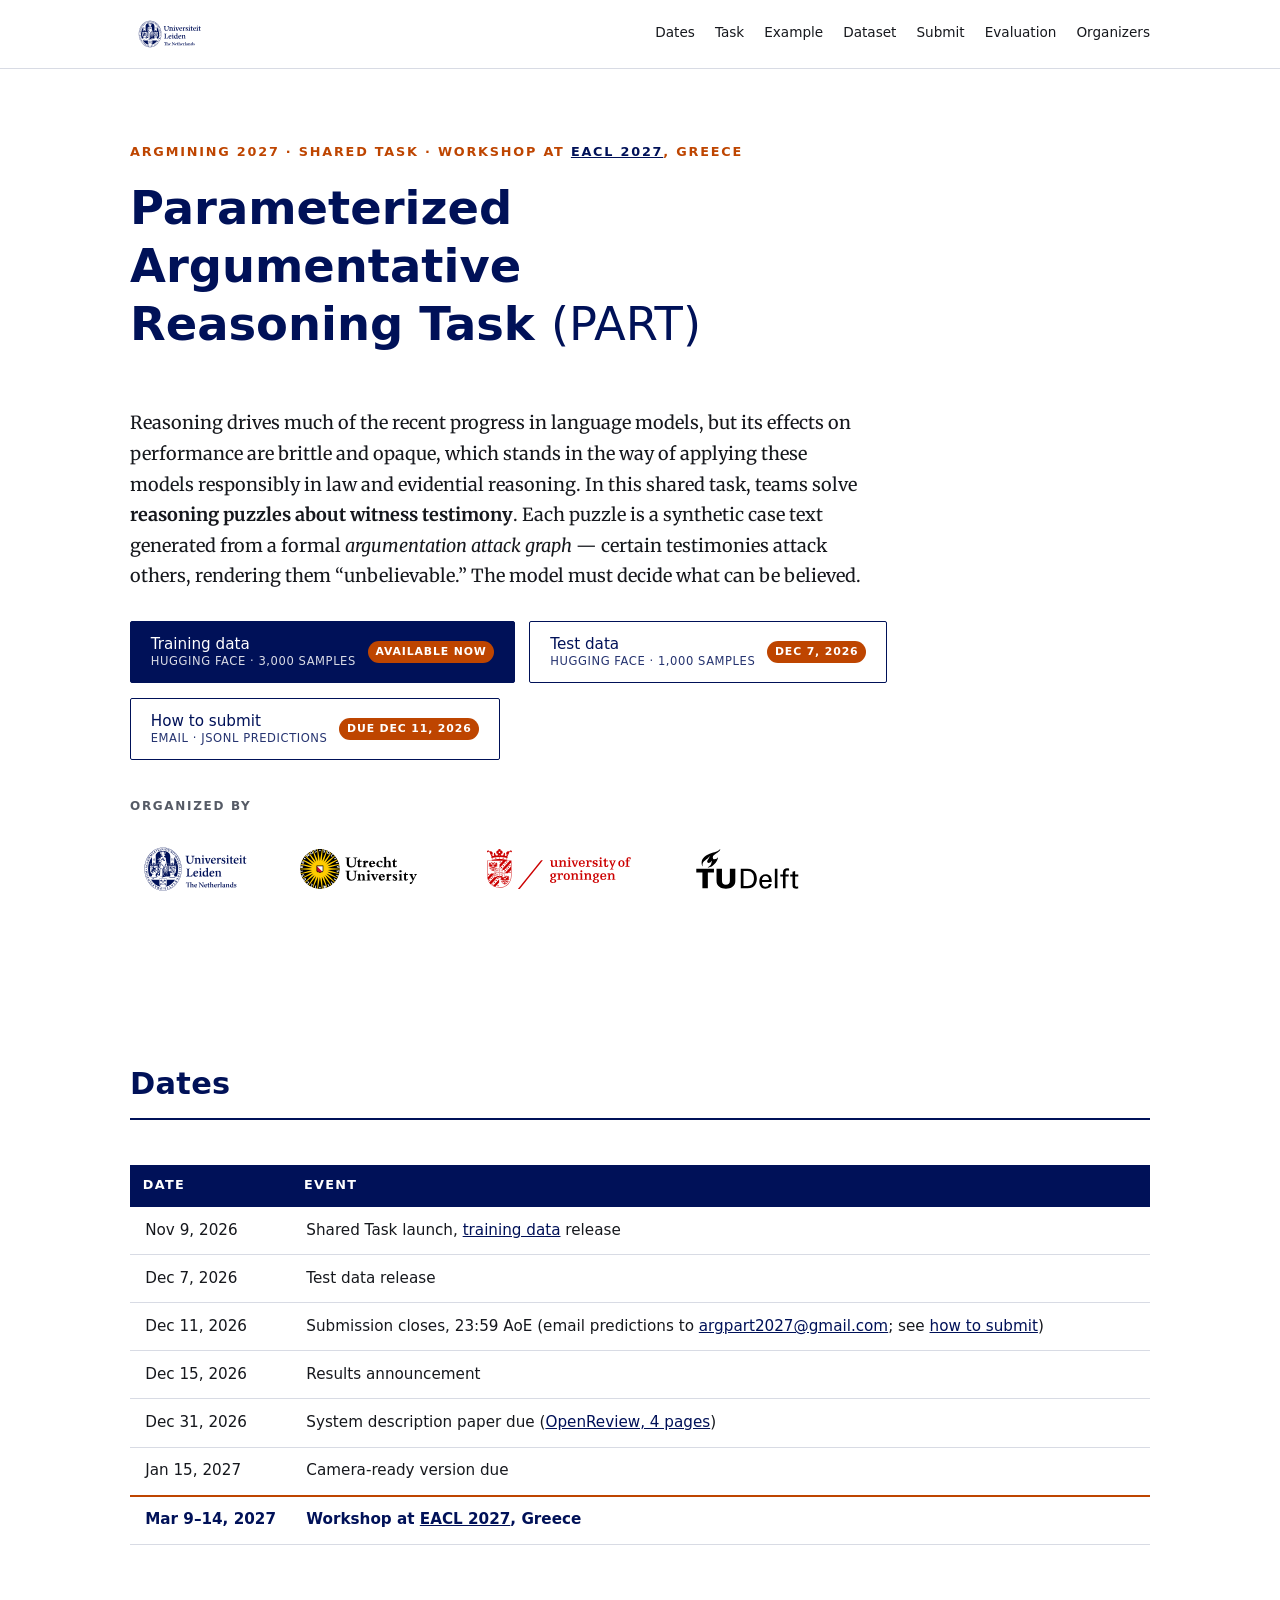
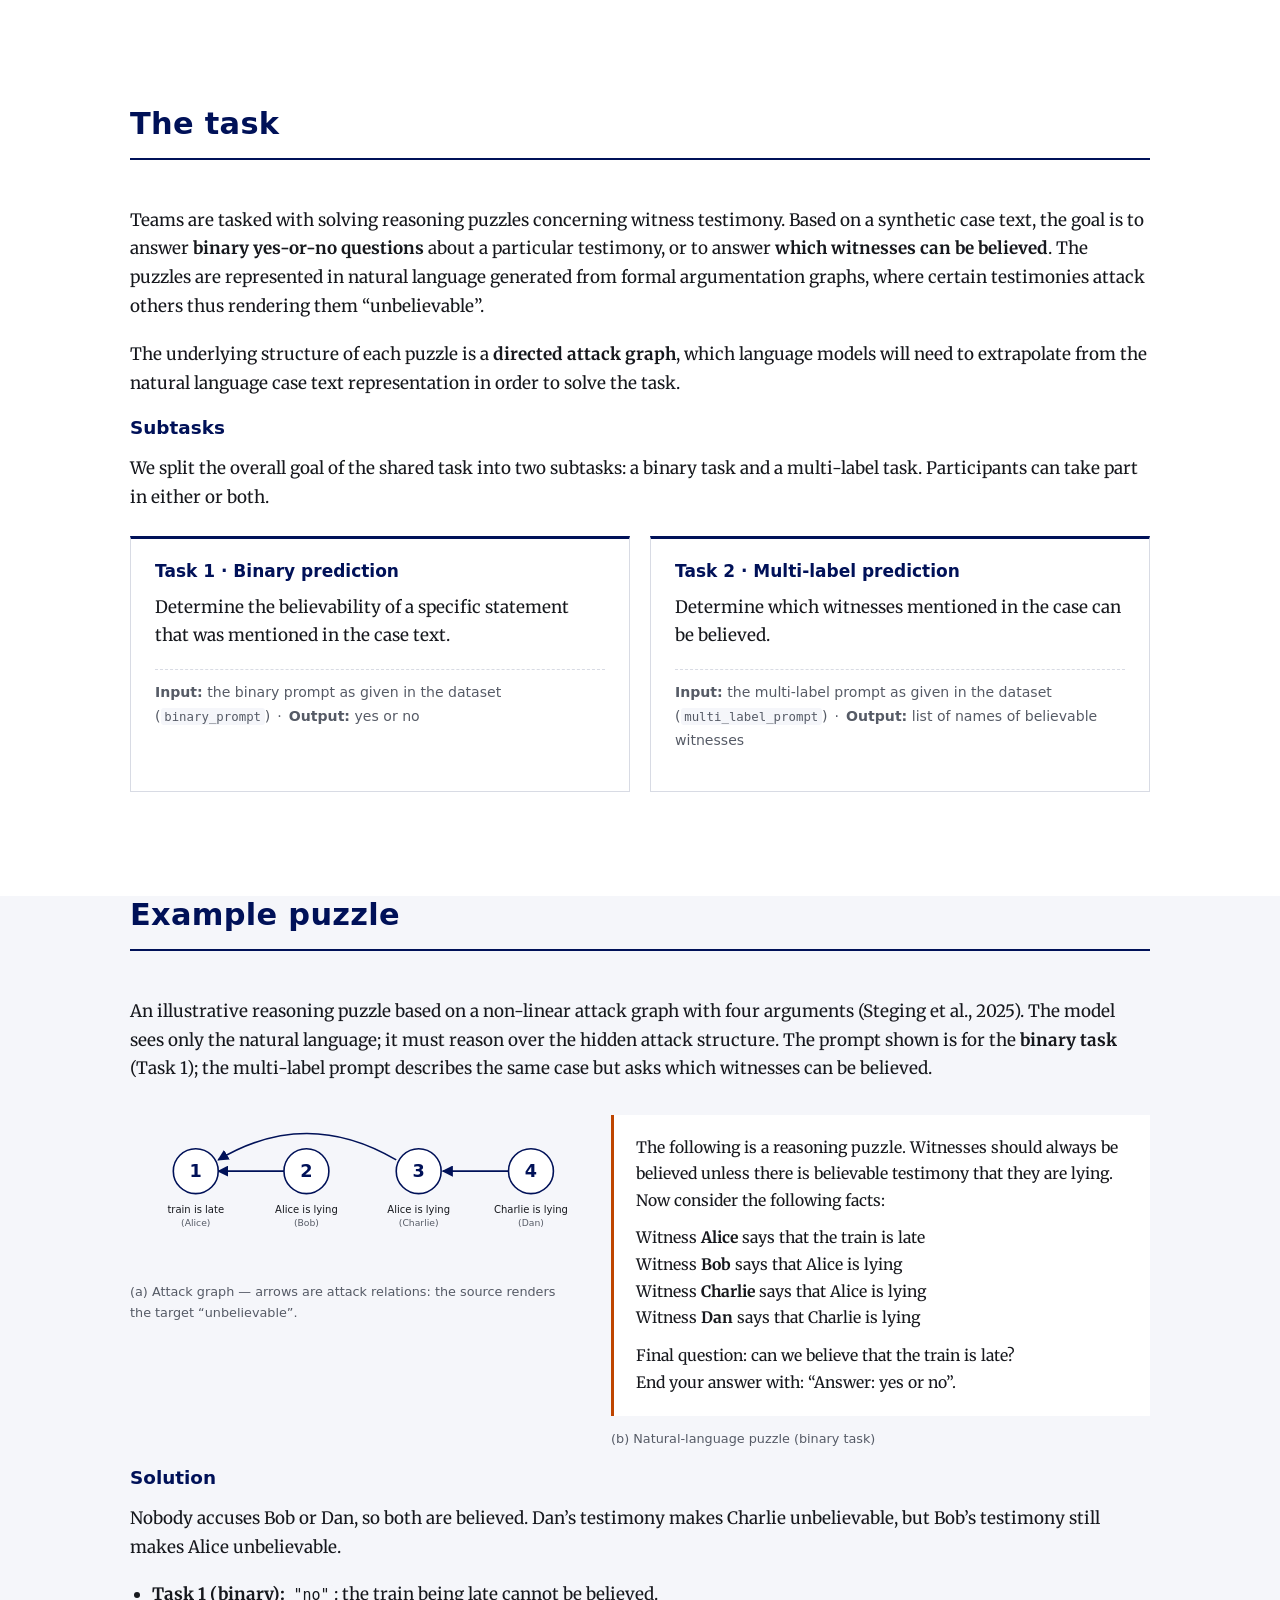
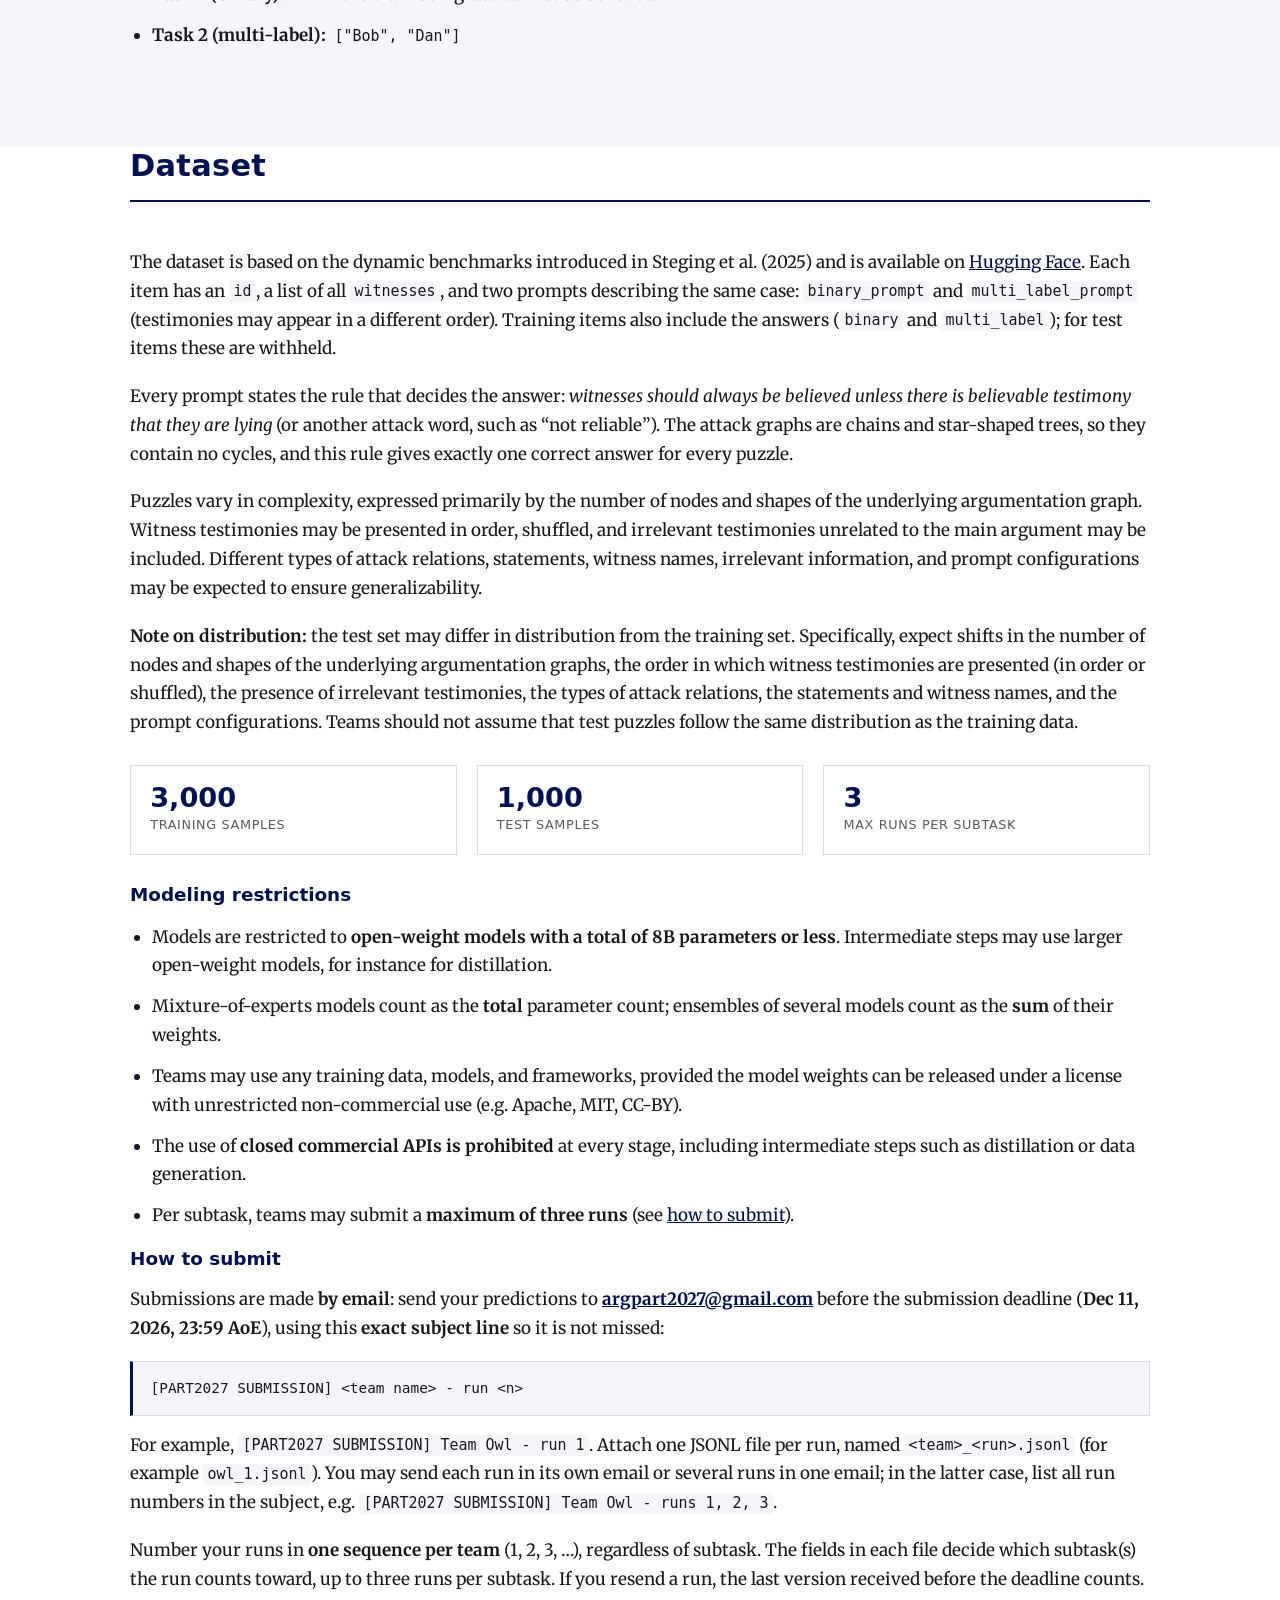
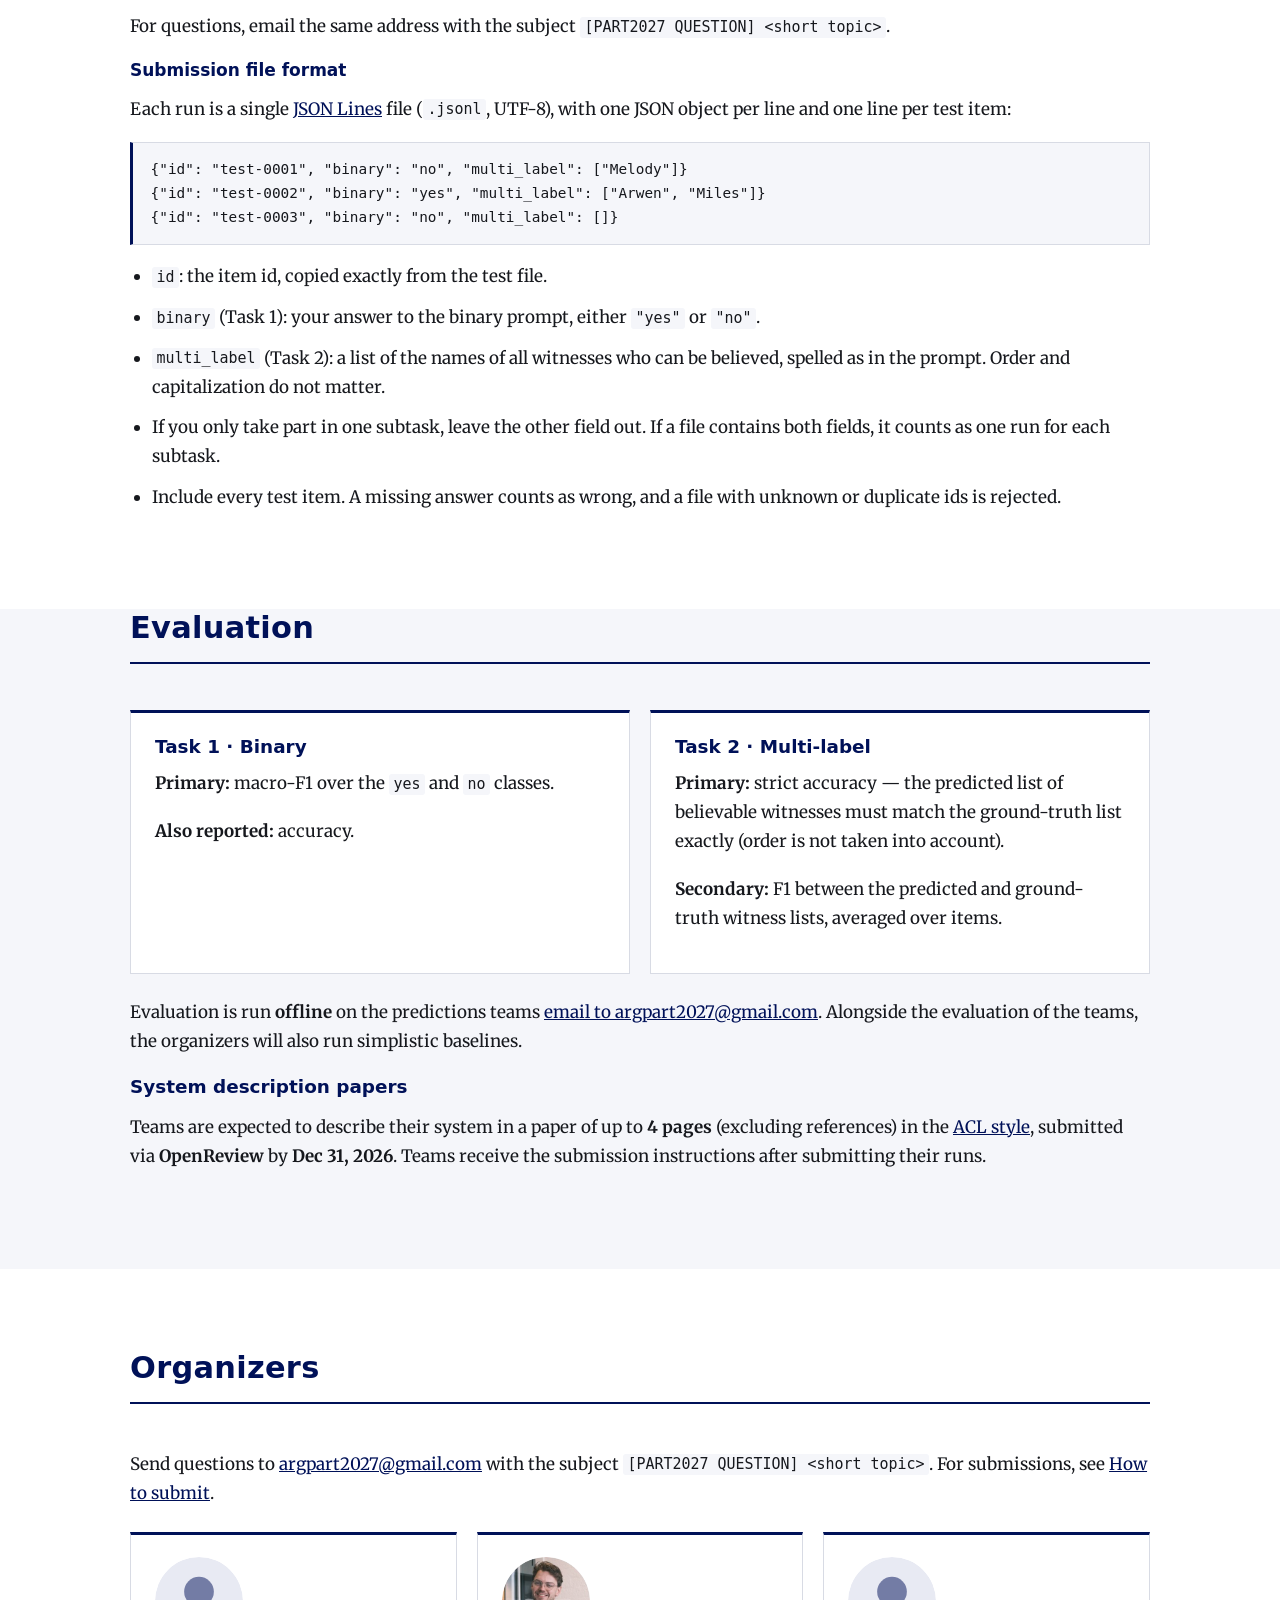
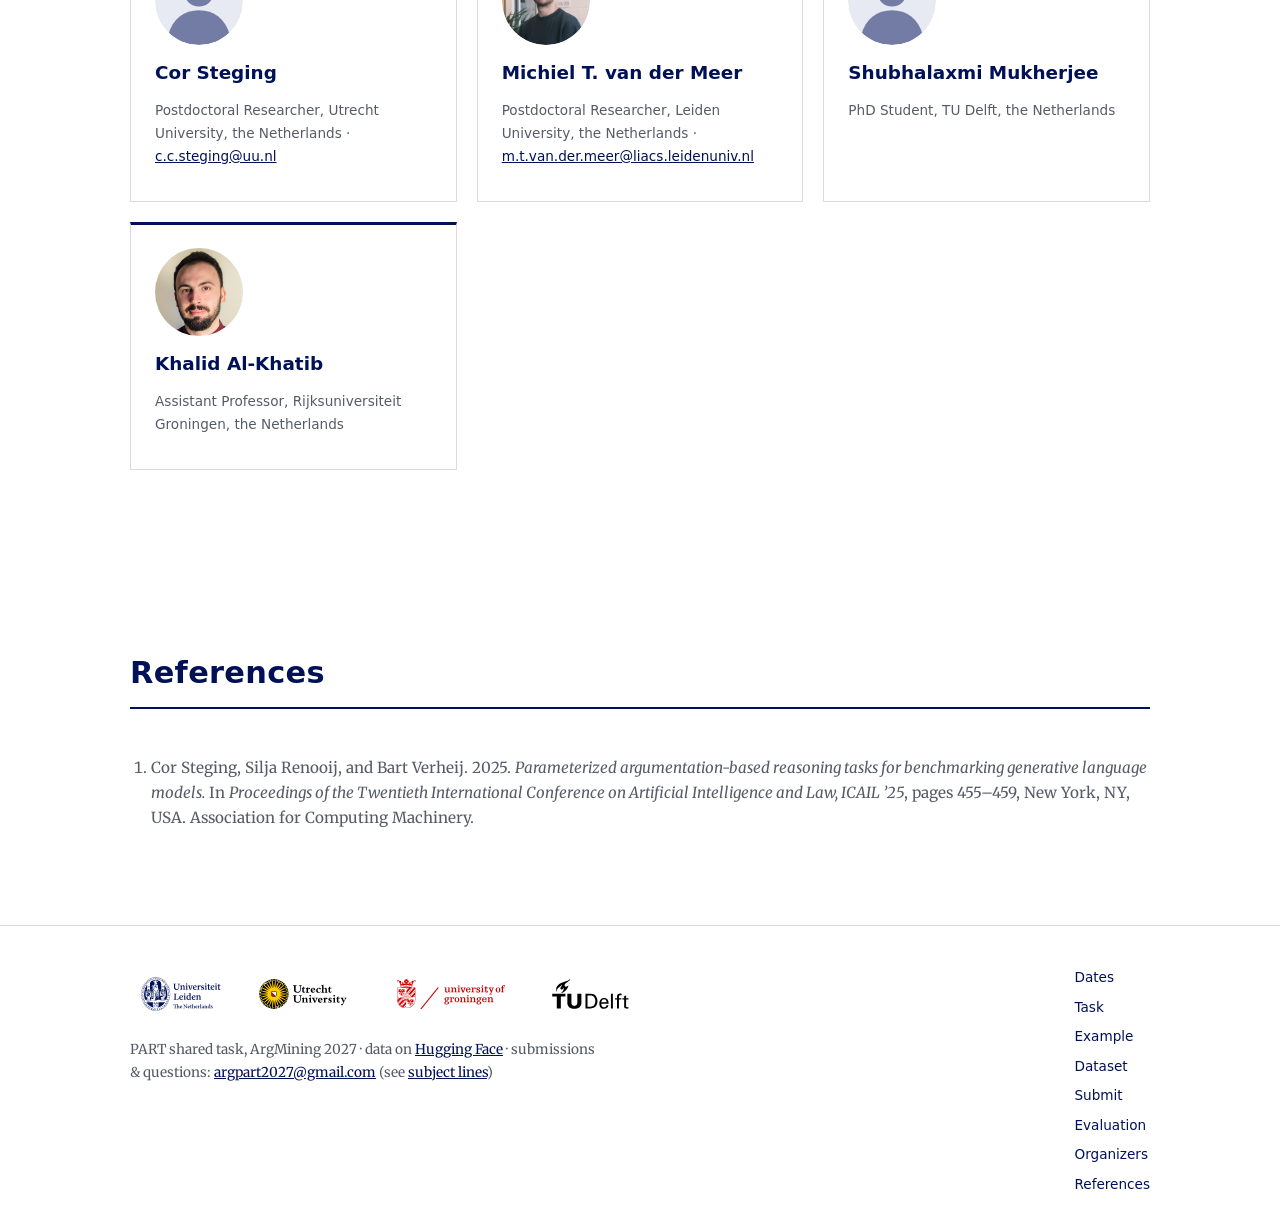
==== index.html @ f00d1201 "updated Khalid" ====
<!DOCTYPE html>
<html lang="en">
<head>
<meta charset="utf-8">
<meta name="viewport" content="width=device-width, initial-scale=1">
<title>PART: Parameterized Argumentative Reasoning Task — ArgMining 2027 Shared Task</title>
<meta name="description" content="ArgMining 2027 shared task (EACL 2027): teams solve reasoning puzzles over synthetic witness testimony generated from formal argumentation attack graphs.">
<link rel="canonical" href="https://argpart.github.io/">
<meta name="robots" content="index,follow">
<meta name="theme-color" content="#001158">
<link rel="icon" type="image/png" href="assets/logo-universiteit-leiden-international.png">
<link rel="icon" type="image/svg+xml" href="assets/logo-universiteit-leiden-international.svg">
<link rel="apple-touch-icon" href="assets/logo-universiteit-leiden-international.png">
<meta property="og:title" content="PART: Parameterized Argumentative Reasoning Task — ArgMining 2027 Shared Task">
<meta property="og:description" content="Answer binary or multi-label questions about which witness testimony can be believed. Data released on Hugging Face.">
<meta property="og:type" content="website">
<meta property="og:url" content="https://argpart.github.io/">
<meta property="og:site_name" content="ArgMining 2027">
<meta property="og:locale" content="en_GB">
<meta property="og:image" content="https://argpart.github.io/assets/logo-universiteit-leiden-international.png">
<meta property="og:image:width" content="1575">
<meta property="og:image:height" content="875">
<meta property="og:image:alt" content="Universiteit Leiden logo — host of the PART shared task, ArgMining 2027">
<meta name="twitter:card" content="summary_large_image">
<meta name="twitter:title" content="PART: Parameterized Argumentative Reasoning Task — ArgMining 2027 Shared Task">
<meta name="twitter:description" content="Answer binary or multi-label questions about which witness testimony can be believed. Data released on Hugging Face.">
<meta name="twitter:image" content="https://argpart.github.io/assets/logo-universiteit-leiden-international.png">
<script type="application/ld+json">
{
  "@context": "https://schema.org",
  "@type": "Event",
  "name": "PART: Parameterized Argumentative Reasoning Task — ArgMining 2027 Shared Task",
  "description": "Shared task on reasoning puzzles about witness testimony. Given a synthetic case text generated from a formal argumentation (attack) graph, teams predict which statements or witnesses can be believed. Held at the ArgMining 2027 workshop, EACL 2027.",
  "url": "https://argpart.github.io/",
  "image": "https://argpart.github.io/assets/logo-universiteit-leiden-international.png",
  "startDate": "2026-11-09",
  "endDate": "2027-03-14",
  "eventAttendanceMode": "https://schema.org/OnlineEventAttendanceMode",
  "location": { "@type": "Place", "name": "ArgMining 2027 workshop at EACL 2027, Greece", "url": "https://2027.eacl.org/" },
  "organizer": [
    { "@type": "Organization", "name": "PART shared task organizers", "email": "argpart2027@gmail.com", "url": "https://argpart.github.io/#organizers" },
    { "@type": "Organization", "name": "Utrecht University", "url": "https://www.uu.nl/en" },
    { "@type": "Organization", "name": "Leiden University", "url": "https://www.universiteitleiden.nl/" },
    { "@type": "Organization", "name": "Rijksuniversiteit Groningen", "url": "https://www.rug.nl/en" },
    { "@type": "Organization", "name": "TU Delft", "url": "https://www.tudelft.nl/" }
  ]
}
</script>
<link rel="preconnect" href="https://fonts.googleapis.com">
<link rel="preconnect" href="https://fonts.gstatic.com" crossorigin>
<link href="https://fonts.googleapis.com/css2?family=Merriweather:ital,wght@0,300;0,400;0,700;1,400&display=swap" rel="stylesheet">
<link rel="stylesheet" href="css/styles.css">
</head>
<body>
<a class="skip-link" href="#main">Skip to content</a>

<header class="site-header">
  <div class="wrap header-inner">
    <a class="brand" href="#top" aria-label="Universiteit Leiden (The Netherlands) — home">
      <img src="assets/logo-universiteit-leiden-international.svg" alt="Universiteit Leiden — The Netherlands" width="189" height="105">
    </a>
    <nav class="site-nav" aria-label="Main">
      <a href="#dates">Dates</a>
      <a href="#task">Task</a>
      <a href="#example">Example</a>
      <a href="#dataset">Dataset</a>
      <a href="#submission">Submit</a>
      <a href="#evaluation">Evaluation</a>
      <a href="#organizers">Organizers</a>
    </nav>
  </div>
</header>

<main id="main">

  <!-- ============ HERO ============ -->
  <section class="hero" id="top">
    <div class="wrap">
      <p class="kicker">ArgMining 2027 &middot; Shared Task &middot; Workshop at <a href="https://2027.eacl.org/" rel="noopener">EACL 2027</a>, Greece</p>
      <h1>Parameterized Argumentative Reasoning Task <span class="abbrev">(PART)</span></h1>
      <p class="lede">
        Reasoning drives much of the recent progress in language models, but its effects on performance are brittle and opaque, which stands in the way of applying these models responsibly in law and evidential reasoning. In this shared task, teams solve
        <strong>reasoning puzzles about witness testimony</strong>. Each puzzle is a synthetic case text generated from a formal <em>argumentation attack graph</em> &mdash; certain testimonies attack others, rendering them
        &ldquo;unbelievable.&rdquo; The model must decide what can be believed.
      </p>
      <div class="cta-row">
        <a class="btn btn-primary" href="https://huggingface.co/datasets/michiel/argpart" rel="noopener">
          <span class="btn-label">Training data <small>Hugging Face &middot; 3,000 samples</small></span>
          <span class="btn-badge">Available now</span>
        </a>
        <!-- On Dec 7, 2026: point this back to https://huggingface.co/datasets/michiel/argpart and set the badge to "Available now" -->
        <a class="btn btn-outline" href="#dates">
          <span class="btn-label">Test data <small>Hugging Face &middot; 1,000 samples</small></span>
          <span class="btn-badge">Dec 7, 2026</span>
        </a>
        <a class="btn btn-outline" href="#submission">
          <span class="btn-label">How to submit <small>Email &middot; JSONL predictions</small></span>
          <span class="btn-badge">Due Dec 11, 2026</span>
        </a>
      </div>
      <div class="univ">
        <p class="univ-label">Organized by</p>
        <div class="univ-logos">
          <a href="https://www.universiteitleiden.nl/" target="_blank">
            <img class="logo-leiden" src="assets/logo-universiteit-leiden-international.svg" alt="Universiteit Leiden - The Netherlands">
          </a>
          <a href="https://www.uu.nl/en" target="_blank">
            <img src="assets/uu-logo.svg" alt="Utrecht University" width="148" height="40" loading="lazy" decoding="async">
          </a>
          <a href="https://www.rug.nl/en" target="_blank">
            <img src="assets/rug-logo.svg" alt="Rijksuniversiteit Groningen" width="169" height="40" loading="lazy" decoding="async">
          </a>
          <a href="https://www.tudelft.nl/" target="_blank">
            <img src="assets/tudelft-logo.svg" alt="TU Delft" width="103" height="40" loading="lazy" decoding="async">
          </a>
        </div>
      </div>
    </div>
  </section>

  <!-- ============ DATES (front and center) ============ -->
  <section class="dates" id="dates">
    <div class="wrap">
      <h2>Dates</h2>
      <table class="dates-table">
        <caption class="visually-hidden">Timeline for the PART shared task</caption>
        <thead>
          <tr><th scope="col">Date</th><th scope="col">Event</th></tr>
        </thead>
        <tbody>
          <tr><td scope="row">Nov 9, 2026</td><td>Shared Task launch, <a href="https://huggingface.co/datasets/michiel/argpart" rel="noopener">training data</a> release</td></tr>
          <tr><td scope="row">Dec 7, 2026</td><td>Test data release</td></tr>
          <tr><td scope="row">Dec 11, 2026</td><td>Submission closes, 23:59 AoE (email predictions to <a href="mailto:argpart2027@gmail.com?subject=%5BPART2027%20SUBMISSION%5D%20">argpart2027@gmail.com</a>; see <a href="#submission">how to submit</a>)</td></tr>
          <tr><td scope="row">Dec 15, 2026</td><td>Results announcement</td></tr>
          <tr><td scope="row">Dec 31, 2026</td><td>System description paper due (<a href="#papers">OpenReview, 4 pages</a>)</td></tr>
          <tr><td scope="row">Jan 15, 2027</td><td>Camera-ready version due</td></tr>
          <tr class="dates-final"><td scope="row">Mar 9&ndash;14, 2027</td><td>Workshop at <a href="https://2027.eacl.org/" rel="noopener">EACL 2027</a>, Greece</td></tr>
        </tbody>
      </table>
    </div>
  </section>

  <!-- ============ TASK ============ -->
  <section id="task">
    <div class="wrap">
      <h2>The task</h2>
      <p>
        Teams are tasked with solving reasoning puzzles concerning witness
        testimony. Based on a synthetic case text, the goal is to answer
        <strong>binary yes-or-no questions</strong> about a particular testimony,
        or to answer <strong>which witnesses can be believed</strong>. The puzzles
        are represented in natural language generated from formal argumentation
        graphs, where certain testimonies attack others thus rendering them
        &ldquo;unbelievable&rdquo;.
      </p>
      <p>
        The underlying structure of each puzzle is a <strong>directed attack
        graph</strong>, which language models will need to extrapolate from the
        natural language case text representation in order to solve the task.
      </p>

      <h3>Subtasks</h3>
      <p>
        We split the overall goal of the shared task into two subtasks: a binary
        task and a multi-label task. Participants can take part in either or
        both.
      </p>
      <div class="subtask-grid">
        <div class="subtask-card">
          <h4>Task 1 &middot; Binary prediction</h4>
          <p>
            Determine the believability of a specific statement that was
            mentioned in the case text.
          </p>
          <p class="io"><strong>Input:</strong> the binary prompt as given in the dataset (<code>binary_prompt</code>)&ensp;&middot;&ensp;<strong>Output:</strong> yes or no</p>
        </div>
        <div class="subtask-card">
          <h4>Task 2 &middot; Multi-label prediction</h4>
          <p>
            Determine which witnesses mentioned in the case can be believed.
          </p>
          <p class="io"><strong>Input:</strong> the multi-label prompt as given in the dataset (<code>multi_label_prompt</code>)&ensp;&middot;&ensp;<strong>Output:</strong> list of names of believable witnesses</p>
        </div>
      </div>
    </div>
  </section>

  <!-- ============ EXAMPLE ============ -->
  <section id="example" class="alt-bg">
    <div class="wrap">
      <h2>Example puzzle</h2>
      <p>
        An illustrative reasoning puzzle based on a non-linear attack graph with
        four arguments (Steging et&nbsp;al., 2025). The model sees only the
        natural language; it must reason over the hidden attack structure.
        The prompt shown is for the <strong>binary task</strong> (Task&nbsp;1); the
        multi-label prompt describes the same case but asks which witnesses can be
        believed.
      </p>
      <figure class="example">
        <div class="example-fig">
          <svg class="attack-graph" viewBox="0 0 560 190" role="img" aria-labelledby="ag-title ag-desc">
            <title id="ag-title">Attack graph of the example puzzle</title>
            <desc id="ag-desc">Four arguments numbered 1 to 4. Argument 2 attacks argument 1. Argument 3 attacks argument 1. Argument 4 attacks argument 3.</desc>
            <defs>
              <marker id="arrow" viewBox="0 0 10 10" refX="9" refY="5" markerWidth="7" markerHeight="7" orient="auto-start-reverse">
                <path d="M 0 0 L 10 5 L 0 10 z" fill="#001158"/>
              </marker>
            </defs>
            <!-- edges -->
            <path class="edge" d="M 192 70 L 110 70" marker-end="url(#arrow)"/>
            <path class="edge" d="M 332 56 Q 220 -10 110 56" marker-end="url(#arrow)"/>
            <path class="edge" d="M 472 70 L 390 70" marker-end="url(#arrow)"/>
            <!-- nodes -->
            <g class="node">
              <circle cx="82" cy="70" r="28"/>
              <text x="82" y="70" class="node-num" text-anchor="middle" dominant-baseline="central">1</text>
              <text x="82" y="122" class="node-label" text-anchor="middle">train is late</text>
              <text x="82" y="138" class="node-sub" text-anchor="middle">(Alice)</text>
            </g>
            <g class="node">
              <circle cx="220" cy="70" r="28"/>
              <text x="220" y="70" class="node-num" text-anchor="middle" dominant-baseline="central">2</text>
              <text x="220" y="122" class="node-label" text-anchor="middle">Alice is lying</text>
              <text x="220" y="138" class="node-sub" text-anchor="middle">(Bob)</text>
            </g>
            <g class="node">
              <circle cx="360" cy="70" r="28"/>
              <text x="360" y="70" class="node-num" text-anchor="middle" dominant-baseline="central">3</text>
              <text x="360" y="122" class="node-label" text-anchor="middle">Alice is lying</text>
              <text x="360" y="138" class="node-sub" text-anchor="middle">(Charlie)</text>
            </g>
            <g class="node">
              <circle cx="500" cy="70" r="28"/>
              <text x="500" y="70" class="node-num" text-anchor="middle" dominant-baseline="central">4</text>
              <text x="500" y="122" class="node-label" text-anchor="middle">Charlie is lying</text>
              <text x="500" y="138" class="node-sub" text-anchor="middle">(Dan)</text>
            </g>
          </svg>
          <figcaption class="fig-caption">(a) Attack graph &mdash; arrows are attack relations: the source renders the target &ldquo;unbelievable&rdquo;.</figcaption>
        </div>
        <div class="example-text">
          <blockquote>
            <p>The following is a reasoning puzzle. Witnesses should always be believed unless there is believable testimony that they are lying. Now consider the following facts:</p>
            <p>Witness <strong>Alice</strong> says that the train is late<br>
            Witness <strong>Bob</strong> says that Alice is lying<br>
            Witness <strong>Charlie</strong> says that Alice is lying<br>
            Witness <strong>Dan</strong> says that Charlie is lying</p>
            <p>Final question: can we believe that the train is late?<br>
            End your answer with: &ldquo;Answer: yes or no&rdquo;.</p>
          </blockquote>
          <figcaption class="fig-caption">(b) Natural-language puzzle (binary task)</figcaption>
        </div>
      </figure>
      <div class="example-solution">
        <h3>Solution</h3>
        <p>
          Nobody accuses Bob or Dan, so both are believed. Dan&rsquo;s testimony
          makes Charlie unbelievable, but Bob&rsquo;s testimony still makes Alice
          unbelievable.
        </p>
        <ul class="restrictions">
          <li><strong>Task 1 (binary):</strong> <code>"no"</code>: the train being late cannot be believed.</li>
          <li><strong>Task 2 (multi-label):</strong> <code>["Bob", "Dan"]</code></li>
        </ul>
      </div>
    </div>
  </section>

  <!-- ============ DATASET ============ -->
  <section id="dataset">
    <div class="wrap">
      <h2>Dataset</h2>
      <p>
        The dataset is based on the dynamic benchmarks introduced in
        Steging et&nbsp;al. (2025) and is available on
        <a href="https://huggingface.co/datasets/michiel/argpart" rel="noopener">Hugging Face</a>.
        Each item has an <code>id</code>, a list of all <code>witnesses</code>, and two
        prompts describing the same case: <code>binary_prompt</code> and
        <code>multi_label_prompt</code> (testimonies may appear in a different order).
        Training items also include the answers (<code>binary</code> and
        <code>multi_label</code>); for test items these are withheld.
      </p>
      <p>
        Every prompt states the rule that decides the answer: <em>witnesses should
        always be believed unless there is believable testimony that they are
        lying</em> (or another attack word, such as &ldquo;not reliable&rdquo;).
        The attack graphs are chains and star-shaped trees, so they contain no
        cycles, and this rule gives exactly one correct answer for every puzzle.
      </p>
      <p>
        Puzzles vary in complexity, expressed primarily by the number of nodes
        and shapes of the underlying argumentation graph. Witness testimonies may
        be presented in order, shuffled, and irrelevant testimonies unrelated to
        the main argument may be included. Different types of attack relations,
        statements, witness names, irrelevant information, and prompt
        configurations may be expected to ensure generalizability.
      </p>
      <p>
        <strong>Note on distribution:</strong> the test set may differ in distribution
        from the training set. Specifically, expect shifts in the number of nodes and
        shapes of the underlying argumentation graphs, the order in which witness
        testimonies are presented (in order or shuffled), the presence of irrelevant
        testimonies, the types of attack relations, the statements and witness names,
        and the prompt configurations. Teams should not assume that test puzzles
        follow the same distribution as the training data.
      </p>

      <div class="fact-grid">
        <div class="fact">
          <span class="fact-num">3,000</span>
          <span class="fact-label">training samples</span>
        </div>
        <div class="fact">
          <span class="fact-num">1,000</span>
          <span class="fact-label">test samples</span>
        </div>
        <div class="fact">
          <span class="fact-num">3</span>
          <span class="fact-label">max runs per subtask</span>
        </div>
      </div>
      <h3>Modeling restrictions</h3>
      <ul class="restrictions">
        <li>Models are restricted to <strong>open-weight models with a total of 8B parameters or less</strong>. Intermediate steps may use larger open-weight models, for instance for distillation.</li>
        <li>Mixture-of-experts models count as the <strong>total</strong> parameter count; ensembles of several models count as the <strong>sum</strong> of their weights.</li>
        <li>Teams may use any training data, models, and frameworks, provided the model weights can be released under a license with unrestricted non-commercial use (e.g. Apache, MIT, CC-BY).</li>
        <li>The use of <strong>closed commercial APIs is prohibited</strong> at every stage, including intermediate steps such as distillation or data generation.</li>
        <li>Per subtask, teams may submit a <strong>maximum of three runs</strong> (see <a href="#submission">how to submit</a>).</li>
      </ul>
      <h3 id="submission">How to submit</h3>
      <p>
        Submissions are made <strong>by email</strong>: send your predictions to
        <a href="mailto:argpart2027@gmail.com?subject=%5BPART2027%20SUBMISSION%5D%20"><strong>argpart2027@gmail.com</strong></a>
        before the submission deadline (<strong>Dec 11, 2026, 23:59 AoE</strong>), using this
        <strong>exact subject line</strong> so it is not missed:
      </p>
<pre class="code-block"><code>[PART2027 SUBMISSION] &lt;team name&gt; - run &lt;n&gt;</code></pre>
      <p>
        For example, <code>[PART2027 SUBMISSION] Team Owl - run 1</code>. Attach one
        JSONL file per run, named <code>&lt;team&gt;_&lt;run&gt;.jsonl</code> (for example
        <code>owl_1.jsonl</code>). You may send each run in its own email or several
        runs in one email; in the latter case, list all run numbers in the subject,
        e.g. <code>[PART2027 SUBMISSION] Team Owl - runs 1, 2, 3</code>.
      </p>
      <p>
        Number your runs in <strong>one sequence per team</strong> (1, 2, 3, &hellip;),
        regardless of subtask. The fields in each file decide which subtask(s) the run
        counts toward, up to three runs per subtask. If you resend a run, the last
        version received before the deadline counts.
      </p>
      <p>
        For questions, email the same address with the subject
        <code>[PART2027 QUESTION] &lt;short topic&gt;</code>.
      </p>
      <h4>Submission file format</h4>
      <p>
        Each run is a single <a href="https://jsonlines.org/" rel="noopener">JSON Lines</a>
        file (<code>.jsonl</code>, UTF-8), with one JSON object per line and one line
        per test item:
      </p>
<pre class="code-block"><code>{"id": "test-0001", "binary": "no", "multi_label": ["Melody"]}
{"id": "test-0002", "binary": "yes", "multi_label": ["Arwen", "Miles"]}
{"id": "test-0003", "binary": "no", "multi_label": []}</code></pre>
      <ul class="restrictions">
        <li><code>id</code>: the item id, copied exactly from the test file.</li>
        <li><code>binary</code> (Task 1): your answer to the binary prompt, either <code>"yes"</code> or <code>"no"</code>.</li>
        <li><code>multi_label</code> (Task 2): a list of the names of all witnesses who can be believed, spelled as in the prompt. Order and capitalization do not matter.</li>
        <li>If you only take part in one subtask, leave the other field out. If a file contains both fields, it counts as one run for each subtask.</li>
        <li>Include every test item. A missing answer counts as wrong, and a file with unknown or duplicate ids is rejected.</li>
      </ul>
    </div>
  </section>

  <!-- ============ EVALUATION ============ -->
  <section id="evaluation" class="alt-bg">
    <div class="wrap">
      <h2>Evaluation</h2>
      <div class="eval-grid">
        <div class="eval-card">
          <h3>Task 1 &middot; Binary</h3>
          <p><strong>Primary:</strong> macro-F1 over the <code>yes</code> and <code>no</code> classes.</p>
          <p><strong>Also reported:</strong> accuracy.</p>
        </div>
        <div class="eval-card">
          <h3>Task 2 &middot; Multi-label</h3>
          <p><strong>Primary:</strong> strict accuracy &mdash; the predicted list of believable witnesses must match the ground-truth list exactly (order is not taken into account).</p>
          <p><strong>Secondary:</strong> F1 between the predicted and ground-truth witness lists, averaged over items.</p>
        </div>
      </div>
      <p>
        Evaluation is run <strong>offline</strong> on the predictions teams
        <a href="#submission">email to argpart2027@gmail.com</a>. Alongside the evaluation of the
        teams, the organizers will also run simplistic baselines.
      </p>
      <h3 id="papers">System description papers</h3>
      <p>
        Teams are expected to describe their system in a paper of up to
        <strong>4 pages</strong> (excluding references) in the
        <a href="https://github.com/acl-org/acl-style-files" rel="noopener">ACL style</a>,
        submitted via <strong>OpenReview</strong> by <strong>Dec 31, 2026</strong>.
        Teams receive the submission instructions after submitting their runs.
      </p>
    </div>
  </section>

  <!-- ============ ORGANIZERS ============ -->
  <section id="organizers">
    <div class="wrap">
      <h2>Organizers</h2>
      <p>Send questions to <a href="mailto:argpart2027@gmail.com?subject=%5BPART2027%20QUESTION%5D%20">argpart2027@gmail.com</a> with the subject <code>[PART2027 QUESTION] &lt;short topic&gt;</code>. For submissions, see <a href="#submission">How to submit</a>.</p>
      <div class="organizer-grid">
        <div class="organizer">
          <!-- PLACEHOLDER photo: replace assets/org-steging.svg with the real photo (JPG/PNG) -->
          <img class="avatar" src="assets/org-steging.svg" alt="Cor Steging (photo to be added)" width="160" height="160" loading="lazy" decoding="async">
          <h3>Cor Steging</h3>
          <p class="meta">Postdoctoral Researcher, Utrecht University, the Netherlands &middot; <a href="mailto:c.c.steging@uu.nl">c.c.steging@uu.nl</a></p>
        </div>
        <div class="organizer">
          <img class="avatar" src="assets/vandermeer.jpg" alt="Michiel T. van der Meer" width="160" height="160" loading="lazy" decoding="async">
          <h3>Michiel T. van der Meer</h3>
          <p class="meta">Postdoctoral Researcher, Leiden University, the Netherlands &middot; <a href="mailto:m.t.van.der.meer@liacs.leidenuniv.nl">m.t.van.der.meer@liacs.leidenuniv.nl</a></p>
        </div>
        <div class="organizer">
          <!-- PLACEHOLDER photo: replace assets/org-mukherjee.svg with the real photo (JPG/PNG) -->
          <img class="avatar" src="assets/org-mukherjee.svg" alt="Shubhalaxmi Mukherjee (photo to be added)" width="160" height="160" loading="lazy" decoding="async">
          <h3>Shubhalaxmi Mukherjee</h3>
          <p class="meta">PhD Student, TU Delft, the Netherlands</p>
        </div>
        <div class="organizer">
          <img class="avatar" src="assets/alkhatib.jpg" alt="Khalid Al-Khatib" width="160" height="160" loading="lazy" decoding="async">
          <h3>Khalid Al-Khatib</h3>
          <p class="meta">Assistant Professor, Rijksuniversiteit Groningen, the Netherlands</p>
        </div>
      </div>
    </div>
  </section>

  <!-- ============ REFERENCES ============ -->
  <section id="references">
    <div class="wrap">
      <h2>References</h2>
      <ol class="references">
        <li>
          Cor Steging, Silja Renooij, and Bart Verheij. 2025.
          <em>Parameterized argumentation-based reasoning tasks for benchmarking generative language models.</em>
          In <em>Proceedings of the Twentieth International Conference on Artificial Intelligence and Law, ICAIL &rsquo;25</em>,
          pages 455&ndash;459, New York, NY, USA. Association for Computing Machinery.
        </li>
      </ol>
    </div>
  </section>
</main>

<footer class="site-footer">
  <div class="wrap footer-inner">
    <div class="footer-brand">
      <div class="footer-logos">
        <a href="https://www.universiteitleiden.nl/" target="_blank" rel="noopener"><img class="logo-leiden" src="assets/logo-universiteit-leiden-international.svg" alt="Universiteit Leiden — The Netherlands" width="142" height="80" loading="lazy" decoding="async"></a>
        <a href="https://www.uu.nl/en" target="_blank" rel="noopener"><img src="assets/uu-logo.svg" alt="Utrecht University" width="148" height="40" loading="lazy" decoding="async"></a>
        <a href="https://www.rug.nl/en" target="_blank" rel="noopener"><img src="assets/rug-logo.svg" alt="Rijksuniversiteit Groningen" width="169" height="40" loading="lazy" decoding="async"></a>
        <a href="https://www.tudelft.nl/" target="_blank" rel="noopener"><img src="assets/tudelft-logo.svg" alt="TU Delft" width="103" height="40" loading="lazy" decoding="async"></a>
      </div>
      <p class="footer-note">
        PART shared task, ArgMining 2027 &middot; data on <a href="https://huggingface.co/datasets/michiel/argpart" rel="noopener">Hugging Face</a>
        &middot; submissions &amp; questions:
        <a href="mailto:argpart2027@gmail.com">argpart2027@gmail.com</a>
        (see <a href="#submission">subject lines</a>)
      </p>
    </div>
    <nav class="footer-nav" aria-label="Footer">
      <a href="#dates">Dates</a>
      <a href="#task">Task</a>
      <a href="#example">Example</a>
      <a href="#dataset">Dataset</a>
      <a href="#submission">Submit</a>
      <a href="#evaluation">Evaluation</a>
      <a href="#organizers">Organizers</a>
      <a href="#references">References</a>
    </nav>
  </div>
</footer>
</body>
</html>
---- css/styles.css ----
/* ==========================================================================
   PART Shared Task — ArgMining 2027
   Leiden University huisstijl, minimal white.
   Colors:   huisstijl.universiteitleiden.nl/huisstijl/kleuren
             primary  Universiteitsblauw #001158 (Pantone 280 C)
             accent   Wiskunde en Natuurwetenschappen #BE4500 (Pantone 173 C)
             light    30%-intensity variants of the above
   Type:     primary  Merriweather (body) — web font
             secondary Vestula -> official web substitute Verdana (headings,
             tables, UI)
   ========================================================================== */

:root {
  --blue:        #001158;
  --blue-30:     #B2B5CC;
  --orange:      #BE4500;
  --orange-30:   #ECC7B3;
  --ink:         #16181d;
  --muted:       #565b66;
  --line:        #d8dbe4;
  --bg:          #ffffff;
  --bg-alt:      #f5f6fa;

  --font-body:   "Merriweather", Georgia, "Times New Roman", serif;
  --font-head:   Verdana, Geneva, "DejaVu Sans", Arial, sans-serif;

  --wrap: 1060px;
  --space-section: clamp(3rem, 7vw, 5rem);
}

* { box-sizing: border-box; }

html {
  scroll-behavior: smooth;
  scroll-padding-top: 5rem;
}

body {
  margin: 0;
  font-family: var(--font-body);
  font-size: 1.0625rem;
  line-height: 1.7;
  color: var(--ink);
  background: var(--bg);
  -webkit-font-smoothing: antialiased;
}

h1, h2, h3, h4 {
  font-family: var(--font-head);
  color: var(--blue);
  line-height: 1.25;
  margin: 0 0 0.8em;
  font-weight: 700;
}

h2 {
  font-size: clamp(1.5rem, 3vw, 1.9rem);
  letter-spacing: 0.01em;
  padding-bottom: 0.5em;
  border-bottom: 2px solid var(--blue);
  margin-bottom: 1.5em;
}

h3 { font-size: 1.15rem; }

p { margin: 0 0 1.1em; }

a { color: var(--blue); }
a:hover { color: var(--orange); }

img { max-width: 100%; height: auto; display: block; }

.wrap {
  max-width: var(--wrap);
  margin: 0 auto;
  padding: 0 1.25rem;
}

.visually-hidden {
  position: absolute !important;
  width: 1px; height: 1px;
  margin: -1px; padding: 0;
  overflow: hidden;
  clip: rect(0 0 0 0);
  white-space: nowrap;
  border: 0;
}

.skip-link {
  position: absolute;
  left: -9999px;
  top: 0;
  background: var(--blue);
  color: #fff;
  padding: 0.6em 1.2em;
  z-index: 100;
  font-family: var(--font-head);
  font-size: 0.9rem;
}
.skip-link:focus { left: 0; }

/* ---------- header ---------- */

.site-header {
  position: sticky;
  top: 0;
  background: var(--bg);
  border-bottom: 1px solid var(--line);
  z-index: 10;
}

.header-inner {
  display: flex;
  align-items: center;
  justify-content: space-between;
  gap: 1.5rem;
  flex-wrap: wrap;
  padding-top: 0.75rem;
  padding-bottom: 0.75rem;
}

.brand img { height: 44px; width: auto; }

.site-nav {
  display: flex;
  flex-wrap: wrap;
  gap: 0.25rem 1.25rem;
  font-family: var(--font-head);
  font-size: 0.85rem;
}

.site-nav a {
  text-decoration: none;
  color: var(--ink);
  padding: 0.35em 0;
  border-bottom: 2px solid transparent;
}
.site-nav a:hover {
  color: var(--blue);
  border-bottom-color: var(--orange);
}

/* ---------- hero ---------- */

.hero {
  padding: clamp(2.5rem, 6vw, 4.5rem) 0 var(--space-section);
}

.kicker {
  font-family: var(--font-head);
  font-size: 0.8rem;
  font-weight: 700;
  letter-spacing: 0.14em;
  text-transform: uppercase;
  color: var(--orange);
  margin: 0 0 1rem;
}

.hero h1 {
  font-size: clamp(1.9rem, 4.5vw, 2.9rem);
  margin-bottom: 1.2em;
  max-width: 18ch;
}
.hero h1 .abbrev { font-weight: 400; }

.lede {
  font-size: 1.125rem;
  max-width: 62ch;
  color: var(--ink);
}

/* ---------- buttons ---------- */

.cta-row {
  display: flex;
  flex-wrap: wrap;
  gap: 0.9rem;
  margin: 1.8rem 0 0.9rem;
}

.btn {
  display: inline-flex;
  align-items: center;
  gap: 0.75rem;
  padding: 0.85em 1.3em;
  font-family: var(--font-head);
  font-size: 0.95rem;
  line-height: 1.3;
  text-decoration: none;
  border: 1px solid var(--blue);
  border-radius: 2px;
  transition: background-color 0.15s ease, color 0.15s ease, border-color 0.15s ease;
}

.btn-label { display: flex; flex-direction: column; }
.btn-label small {
  font-size: 0.72rem;
  font-weight: 400;
  letter-spacing: 0.05em;
  text-transform: uppercase;
  opacity: 0.85;
}

.btn-primary { background: var(--blue); color: #fff; }
.btn-primary:hover { background: #0a1d6b; color: #fff; }

.btn-outline { background: #fff; color: var(--blue); }
.btn-outline:hover { background: var(--blue); color: #fff; }

.btn-badge {
  font-size: 0.68rem;
  font-weight: 700;
  letter-spacing: 0.08em;
  text-transform: uppercase;
  padding: 0.35em 0.7em;
  border-radius: 999px;
  background: var(--orange);
  color: #fff;
  white-space: nowrap;
}

.data-note {
  margin-top: 1.1rem;
  font-size: 0.95rem;
  color: var(--muted);
  max-width: 62ch;
}

.univ { margin-top: 2.25rem; }

.univ-label {
  font-family: var(--font-head);
  font-size: 0.75rem;
  font-weight: 700;
  letter-spacing: 0.14em;
  text-transform: uppercase;
  color: var(--muted);
  margin: 0 0 1rem;
}

.univ-logos {
  display: flex;
  align-items: center;
  flex-wrap: wrap;
  gap: 1.25rem 2.5rem;
}

.univ-logos img {
  height: 40px;
  width: auto;
}

.univ-logos img.logo-leiden { height: 72px; }

.univ-logos a { display: inline-block; }

/* ---------- sections ---------- */

section { padding: var(--space-section) 0; }
section + section { padding-top: 0; }
section[id] { scroll-margin-top: 5rem; }

section#task, section#organizers, section#references { padding-top: var(--space-section); }

.alt-bg { background: var(--bg-alt); }

/* ---------- dates ---------- */

section#dates { padding-top: var(--space-section); }

.dates-table {
  width: 100%;
  border-collapse: collapse;
  font-family: var(--font-head);
  font-size: 0.95rem;
}

.dates-table th,
.dates-table td {
  text-align: left;
  padding: 0.7em 1em;
  border-bottom: 1px solid var(--line);
}

.dates-table thead th {
  background: var(--blue);
  color: #fff;
  border-bottom: 2px solid var(--blue);
  font-size: 0.8rem;
  letter-spacing: 0.1em;
  text-transform: uppercase;
}

.dates-table tbody tr:hover { background: var(--bg-alt); }

.dates-table td:first-child,
.dates-table th:first-child {
  width: 1%;
  white-space: nowrap;
}

.dates-table .dates-final td {
  font-weight: 700;
  color: var(--blue);
  border-top: 2px solid var(--orange);
}

.table-note {
  font-size: 0.85rem;
  color: var(--muted);
  margin-top: 0.8rem;
}

/* ---------- subtask / eval / organizer cards ---------- */

.subtask-grid,
.eval-grid,
.organizer-grid {
  display: grid;
  grid-template-columns: repeat(auto-fit, minmax(280px, 1fr));
  gap: 1.25rem;
  margin: 1.5rem 0;
}

.subtask-card,
.eval-card,
.organizer {
  border: 1px solid var(--line);
  border-top: 3px solid var(--blue);
  padding: 1.4rem 1.5rem;
  background: var(--bg);
}

.subtask-card h4,
.eval-card h3 { margin-bottom: 0.6em; }

.io {
  font-size: 0.88rem;
  color: var(--muted);
  font-family: var(--font-head);
  border-top: 1px dashed var(--line);
  padding-top: 0.8em;
}

.organizer .meta {
  font-size: 0.85rem;
  color: var(--muted);
  font-family: var(--font-head);
  margin-bottom: 0.8em;
}

.avatar {
  width: 88px;
  height: 88px;
  border-radius: 50%;
  object-fit: cover;
  object-position: center top;
  margin-bottom: 1rem;
}

/* ---------- example puzzle ---------- */

.example {
  display: grid;
  grid-template-columns: minmax(300px, 5fr) minmax(280px, 6fr);
  gap: 2rem;
  margin: 2rem 0 1rem;
}

.attack-graph {
  width: 100%;
  height: auto;
  display: block;
}

.attack-graph .edge {
  fill: none;
  stroke: var(--blue);
  stroke-width: 2;
}

.attack-graph .node circle {
  fill: #fff;
  stroke: var(--blue);
  stroke-width: 2;
}

.attack-graph .node-num {
  font-family: var(--font-head);
  font-size: 22px;
  font-weight: 700;
  fill: var(--blue);
}

.attack-graph .node-label {
  font-family: var(--font-head);
  font-size: 12.5px;
  fill: var(--ink);
}

.attack-graph .node-sub {
  font-family: var(--font-head);
  font-size: 11.5px;
  fill: var(--muted);
}

.example-text blockquote {
  margin: 0;
  padding: 1.2rem 1.4rem;
  border-left: 3px solid var(--orange);
  background: var(--bg);
  font-size: 0.98rem;
}

.example-text blockquote p { margin-bottom: 0.7em; }
.example-text blockquote p:last-child { margin-bottom: 0; }

.fig-caption {
  font-family: var(--font-head);
  font-size: 0.8rem;
  color: var(--muted);
  margin-top: 0.8rem;
}

/* ---------- dataset ---------- */

.fact-grid {
  display: grid;
  grid-template-columns: repeat(auto-fit, minmax(140px, 1fr));
  gap: 1.25rem;
  margin: 1.75rem 0;
}

.fact {
  border: 1px solid var(--line);
  padding: 1.1rem 1.2rem;
  display: flex;
  flex-direction: column;
  gap: 0.2rem;
}

.fact-num {
  font-family: var(--font-head);
  font-size: 1.7rem;
  font-weight: 700;
  color: var(--blue);
  line-height: 1;
}

.fact-label {
  font-family: var(--font-head);
  font-size: 0.8rem;
  letter-spacing: 0.05em;
  text-transform: uppercase;
  color: var(--muted);
}

.restrictions {
  padding-left: 1.3em;
}

.restrictions li {
  margin-bottom: 0.7em;
}

code {
  font-family: ui-monospace, SFMono-Regular, Menlo, Consolas, "DejaVu Sans Mono", monospace;
  font-size: 0.88em;
  background: var(--bg-alt);
  padding: 0.1em 0.3em;
  border-radius: 3px;
}

.code-block {
  background: var(--bg-alt);
  border: 1px solid var(--line);
  border-left: 3px solid var(--blue);
  padding: 0.9rem 1.1rem;
  overflow-x: auto;
  font-size: 0.9rem;
  line-height: 1.6;
}

.code-block code {
  background: none;
  padding: 0;
  font-size: inherit;
}

/* ---------- references ---------- */

.references {
  padding-left: 1.4em;
  font-size: 0.95rem;
  color: var(--muted);
}

.references li {
  margin-bottom: 1em;
  line-height: 1.65;
}

/* ---------- footer ---------- */

.site-footer {
  border-top: 1px solid var(--line);
  background: var(--bg);
  padding: 2.5rem 0 2rem;
}

.footer-inner {
  display: flex;
  justify-content: space-between;
  gap: 2rem;
  flex-wrap: wrap;
}

.footer-logos {
  display: flex;
  align-items: center;
  flex-wrap: wrap;
  gap: 1rem 1.75rem;
}

.footer-logos a { display: inline-block; }
.footer-logos img { height: 30px; width: auto; }
.footer-logos img.logo-leiden { height: 56px; }

.footer-note {
  font-size: 0.85rem;
  color: var(--muted);
  max-width: 52ch;
  margin: 1rem 0 0;
}

.footer-nav {
  display: flex;
  flex-direction: column;
  gap: 0.4rem;
  font-family: var(--font-head);
  font-size: 0.85rem;
  align-self: flex-start;
}

.footer-nav a { text-decoration: none; }
.footer-nav a:hover { color: var(--orange); }

/* ---------- responsive ---------- */

@media (max-width: 720px) {
  body { font-size: 1rem; }

  .header-inner {
    flex-direction: column;
    align-items: flex-start;
  }

  .site-nav { gap: 0.1rem 1rem; font-size: 0.8rem; }

  .example { grid-template-columns: 1fr; }

  .cta-row .btn { width: 100%; justify-content: center; }
}

/* ---------- print ---------- */

@media print {
  .site-header, .site-footer, .cta-row, .skip-link { display: none; }
  body { font-size: 10pt; }
  .alt-bg { background: #fff; }
  a { color: inherit; text-decoration: underline; }
}
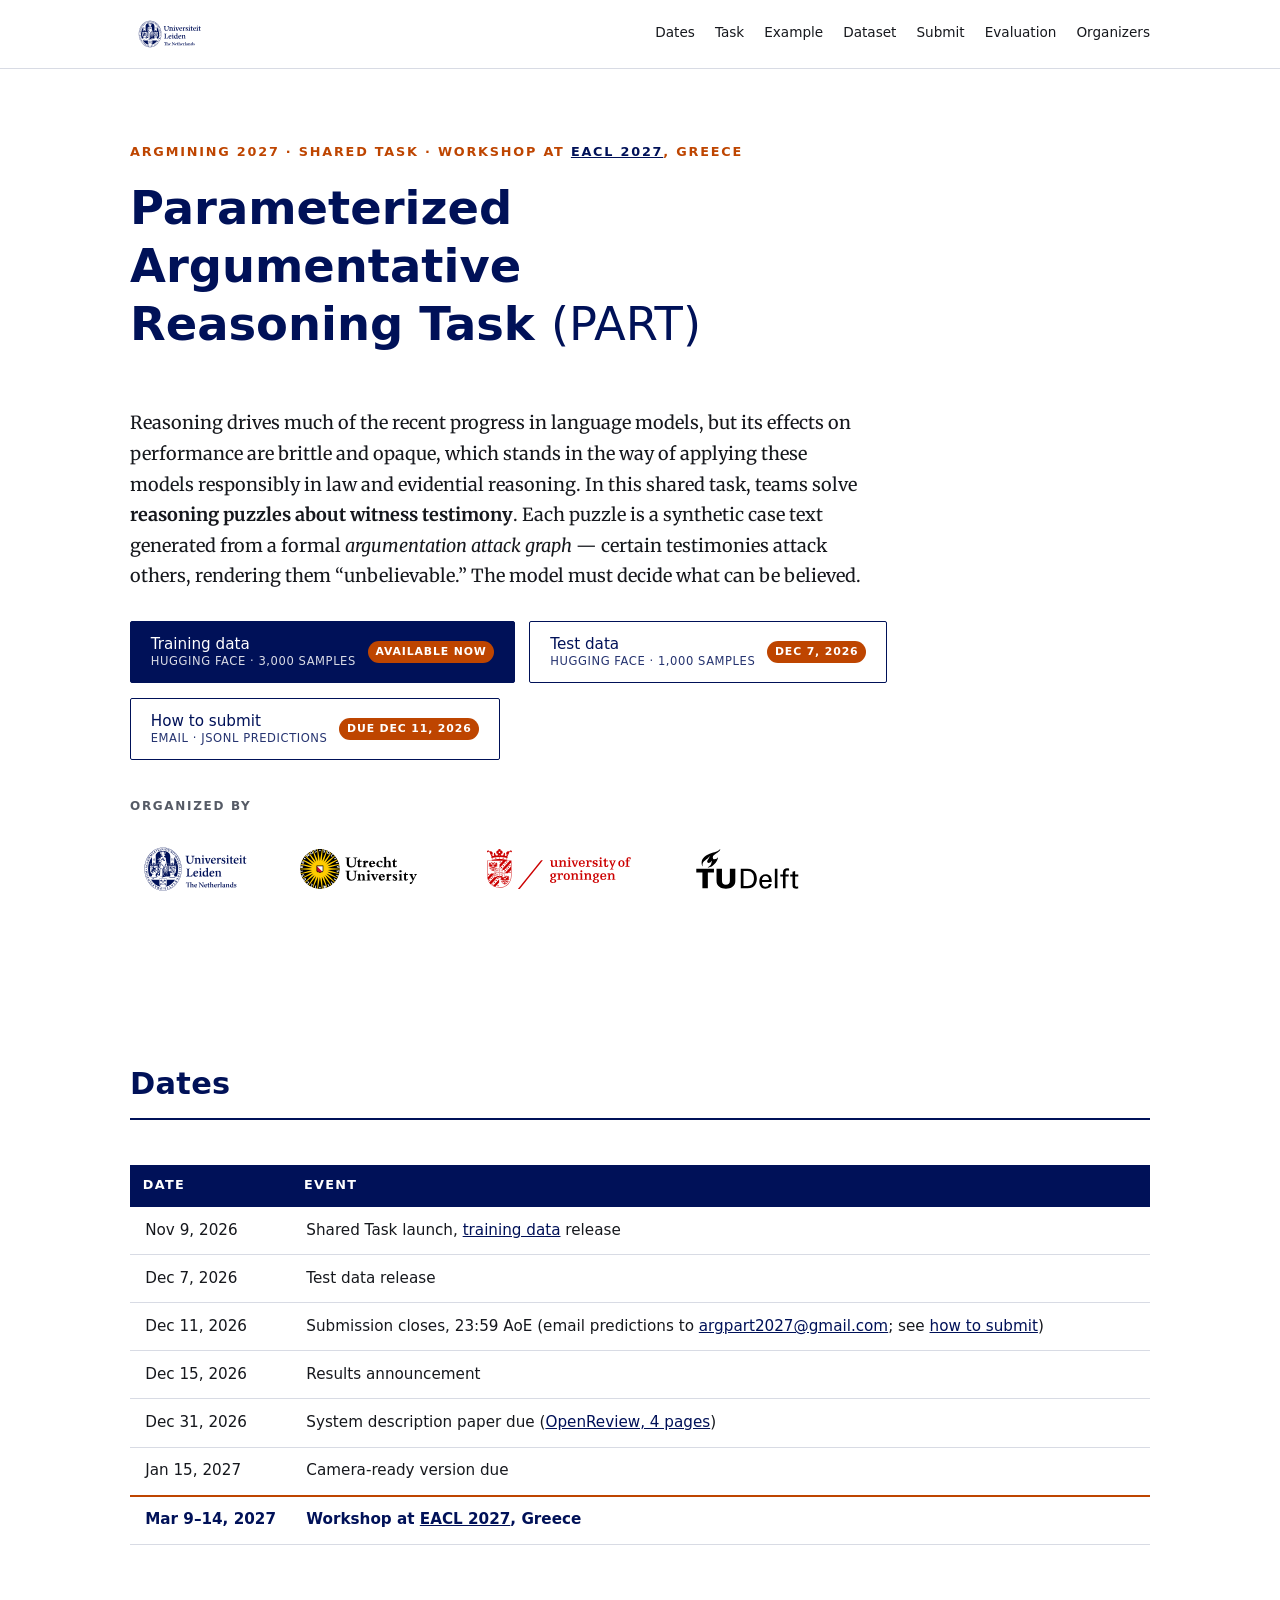
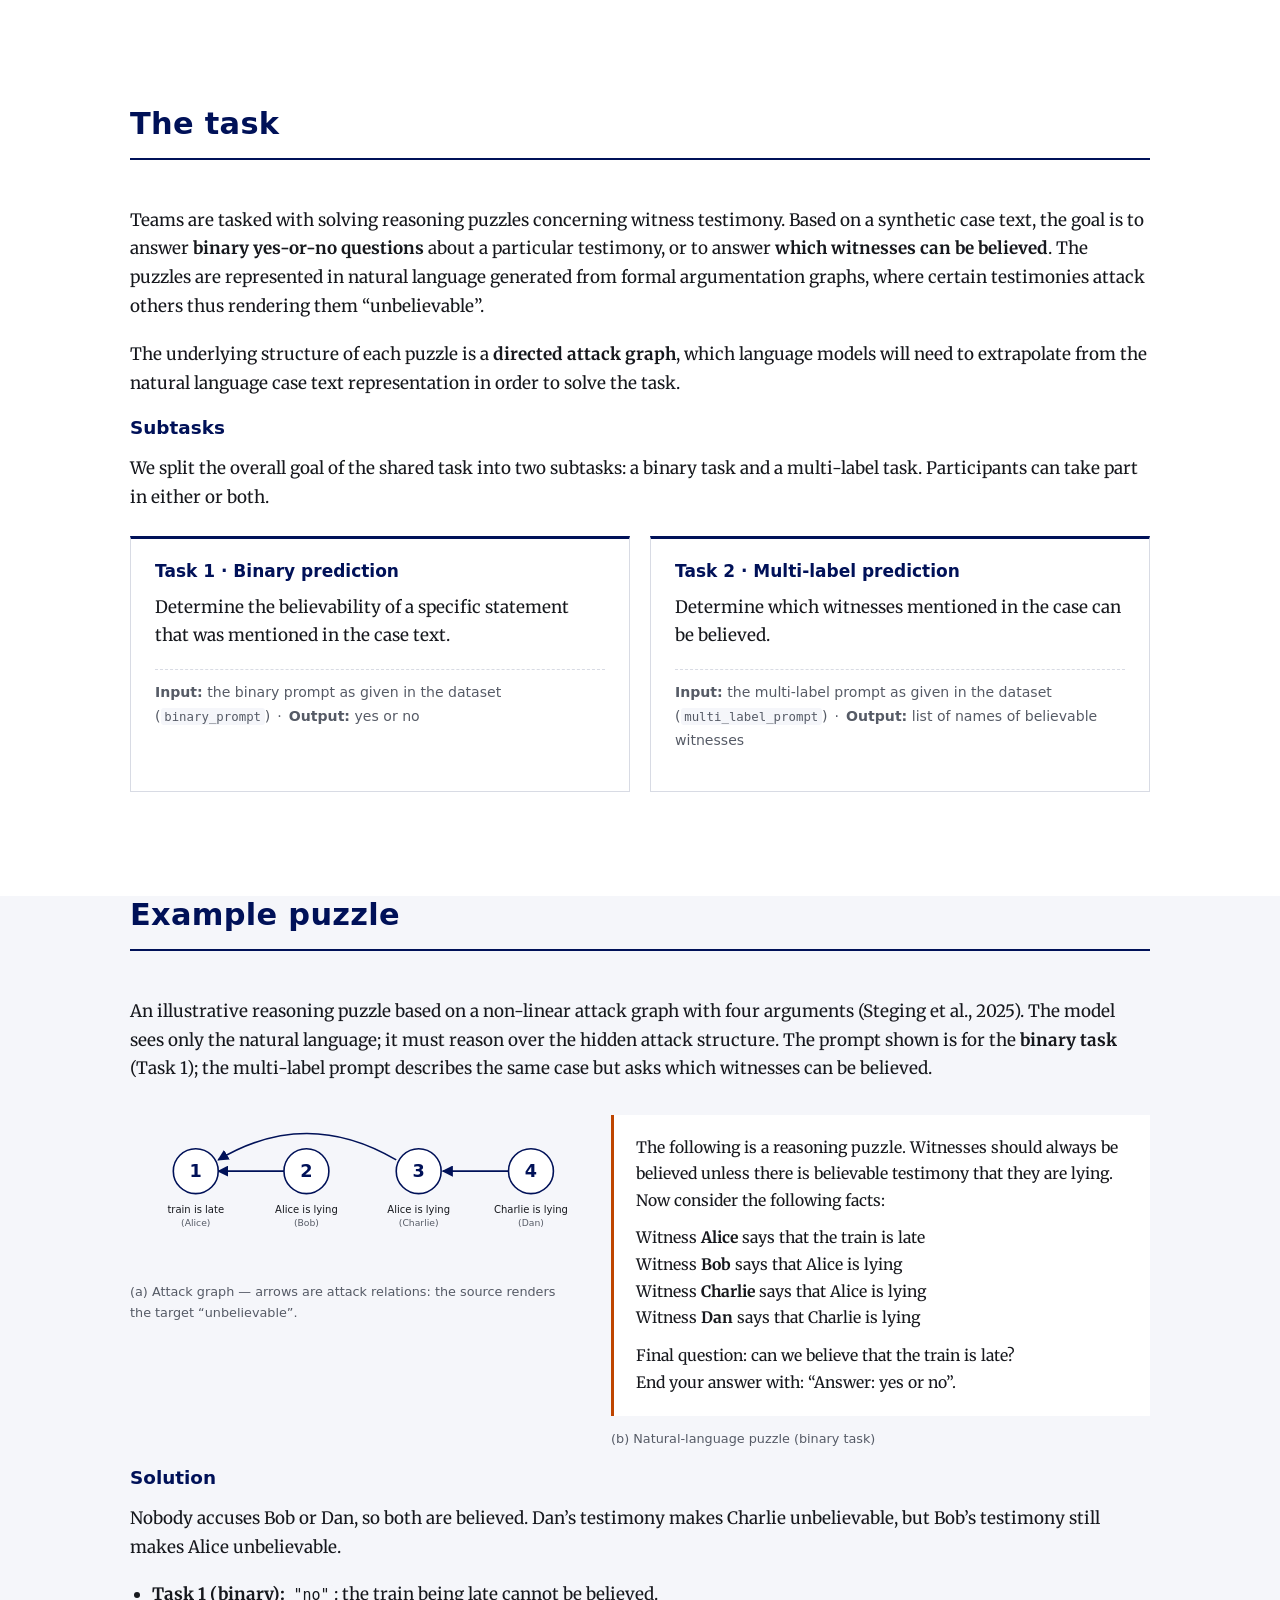
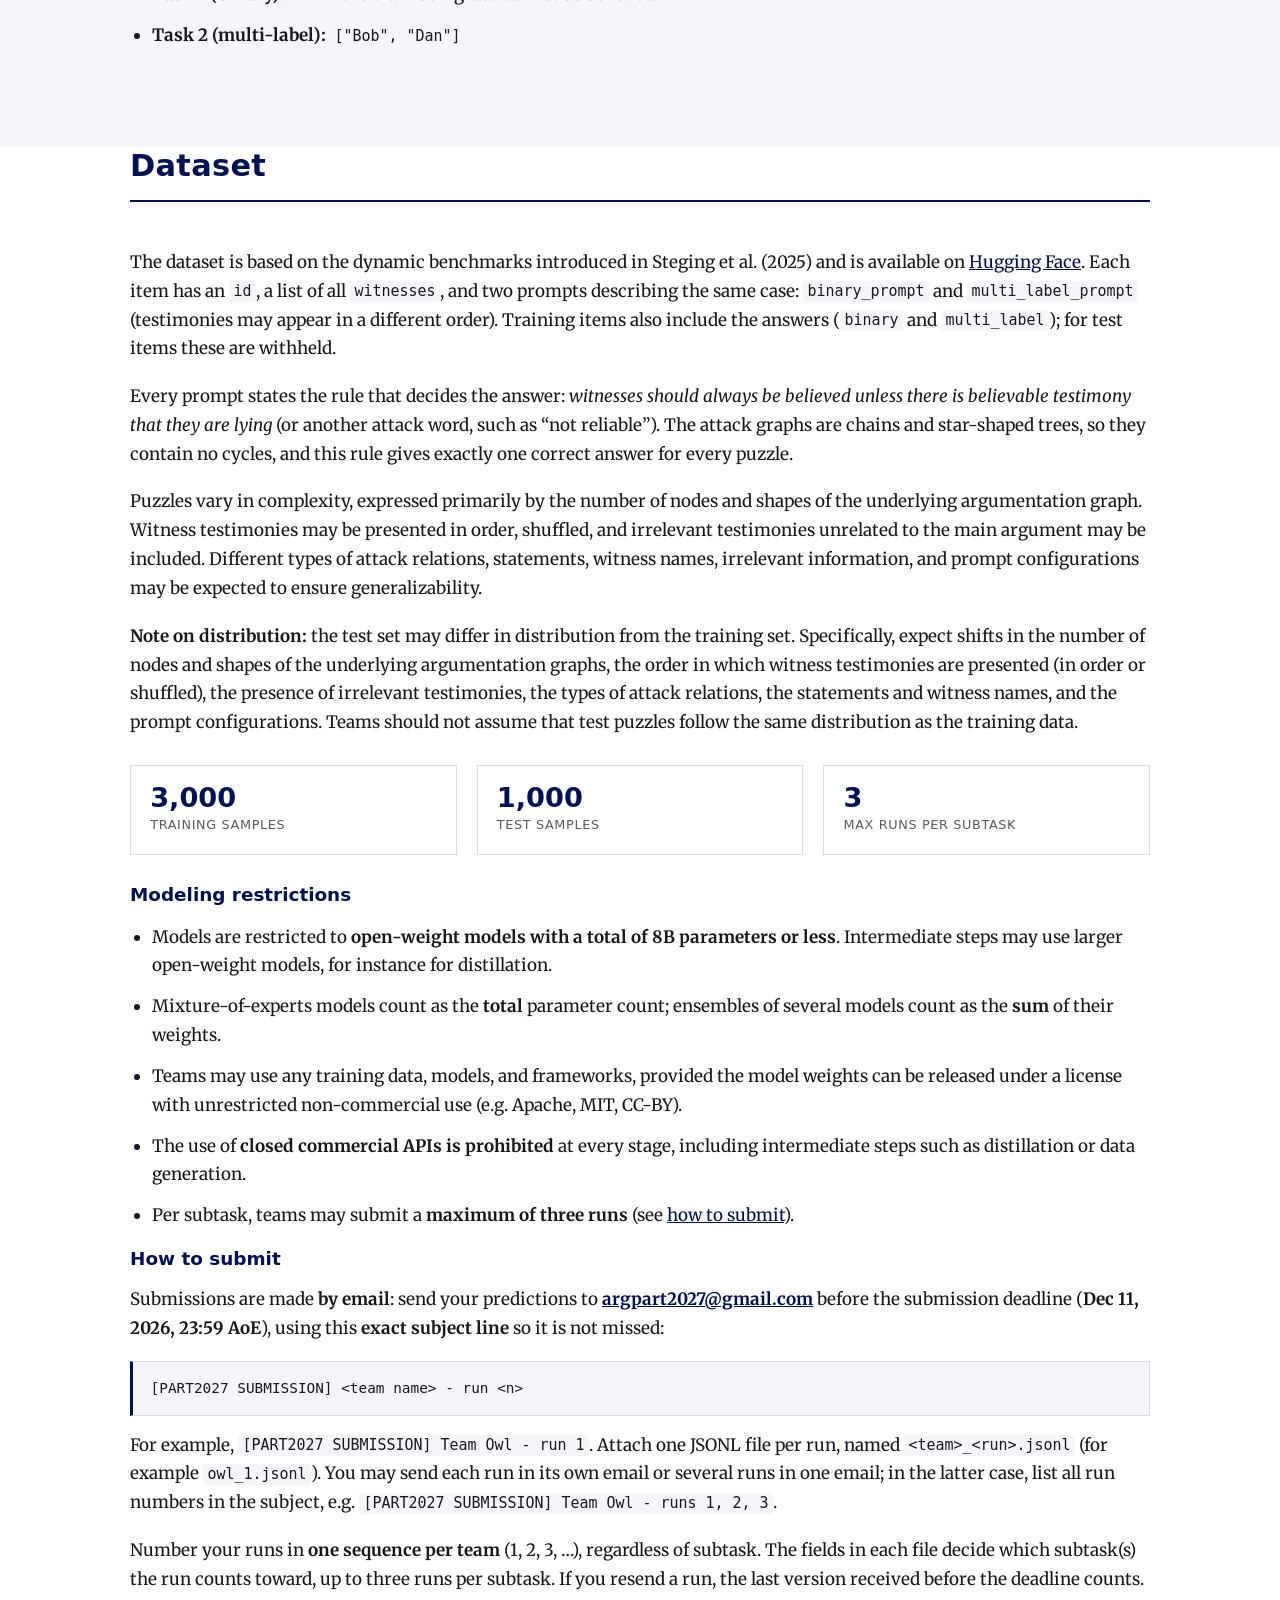
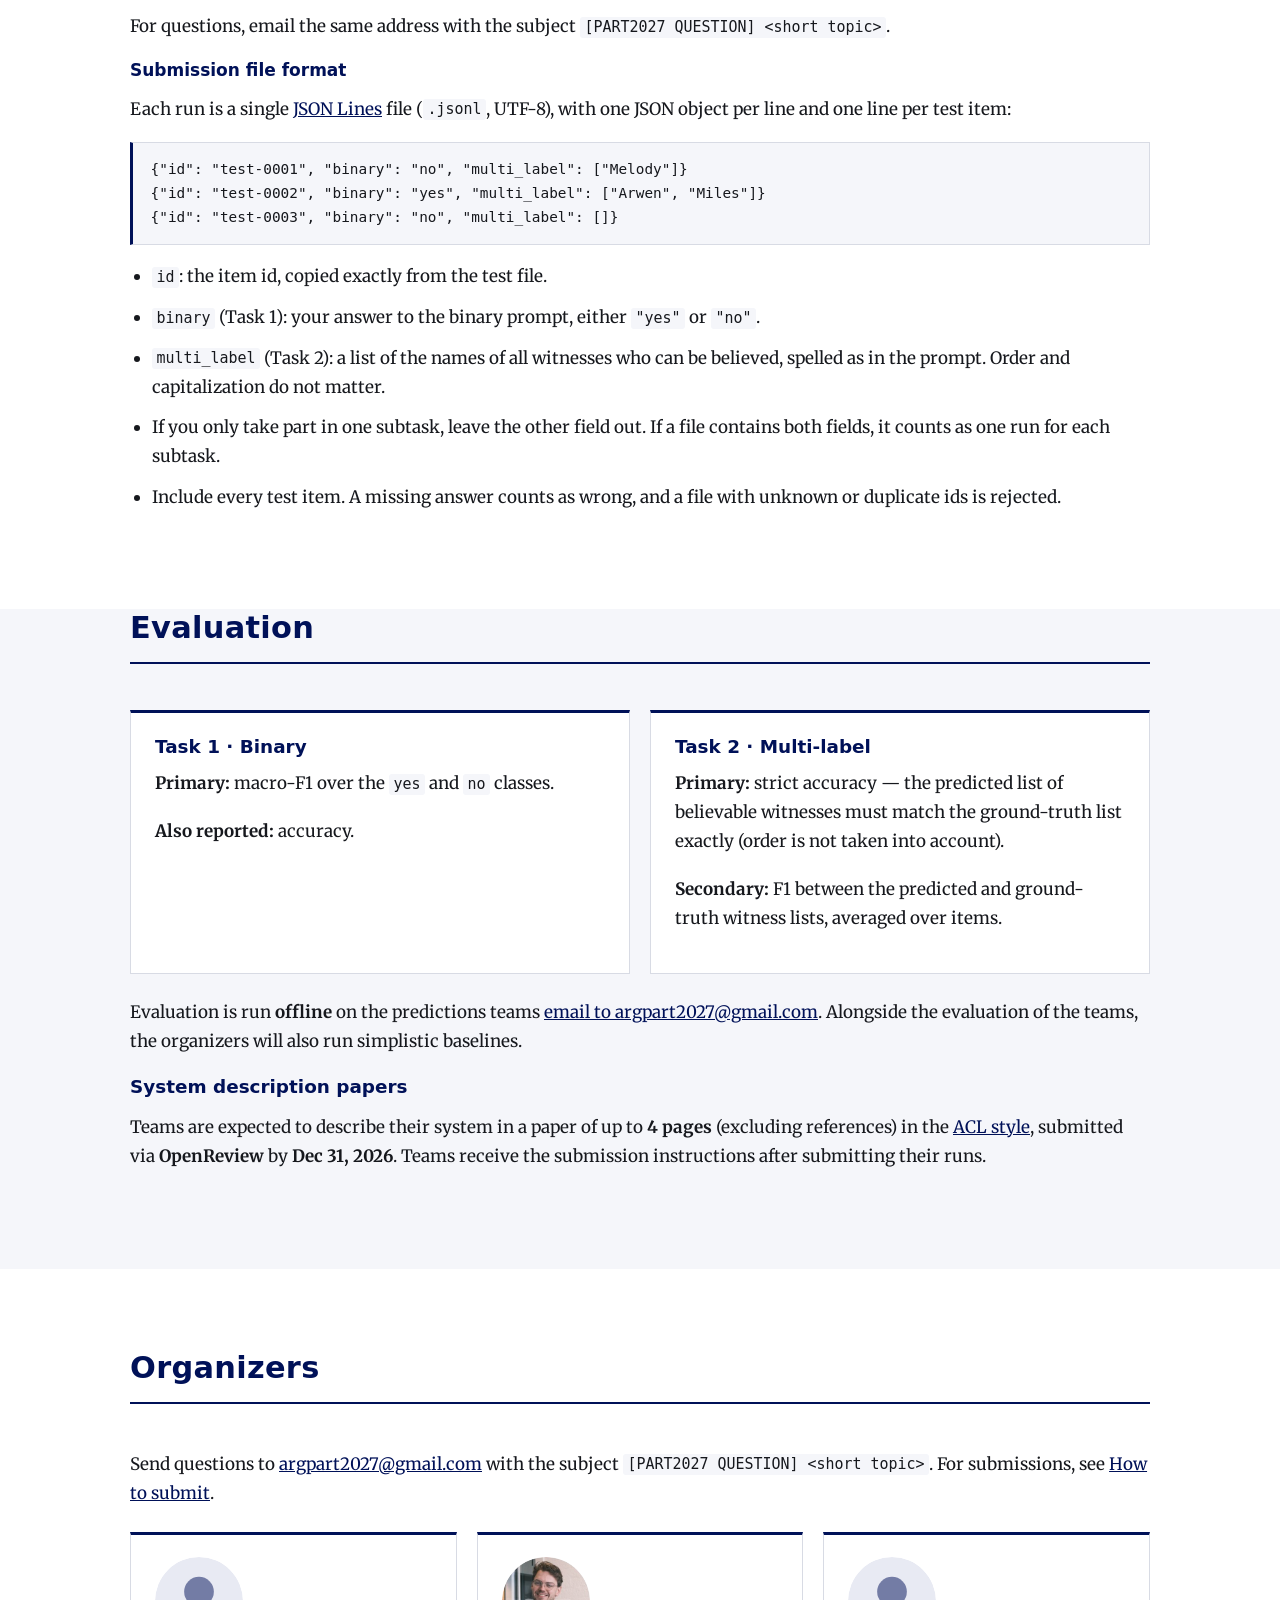
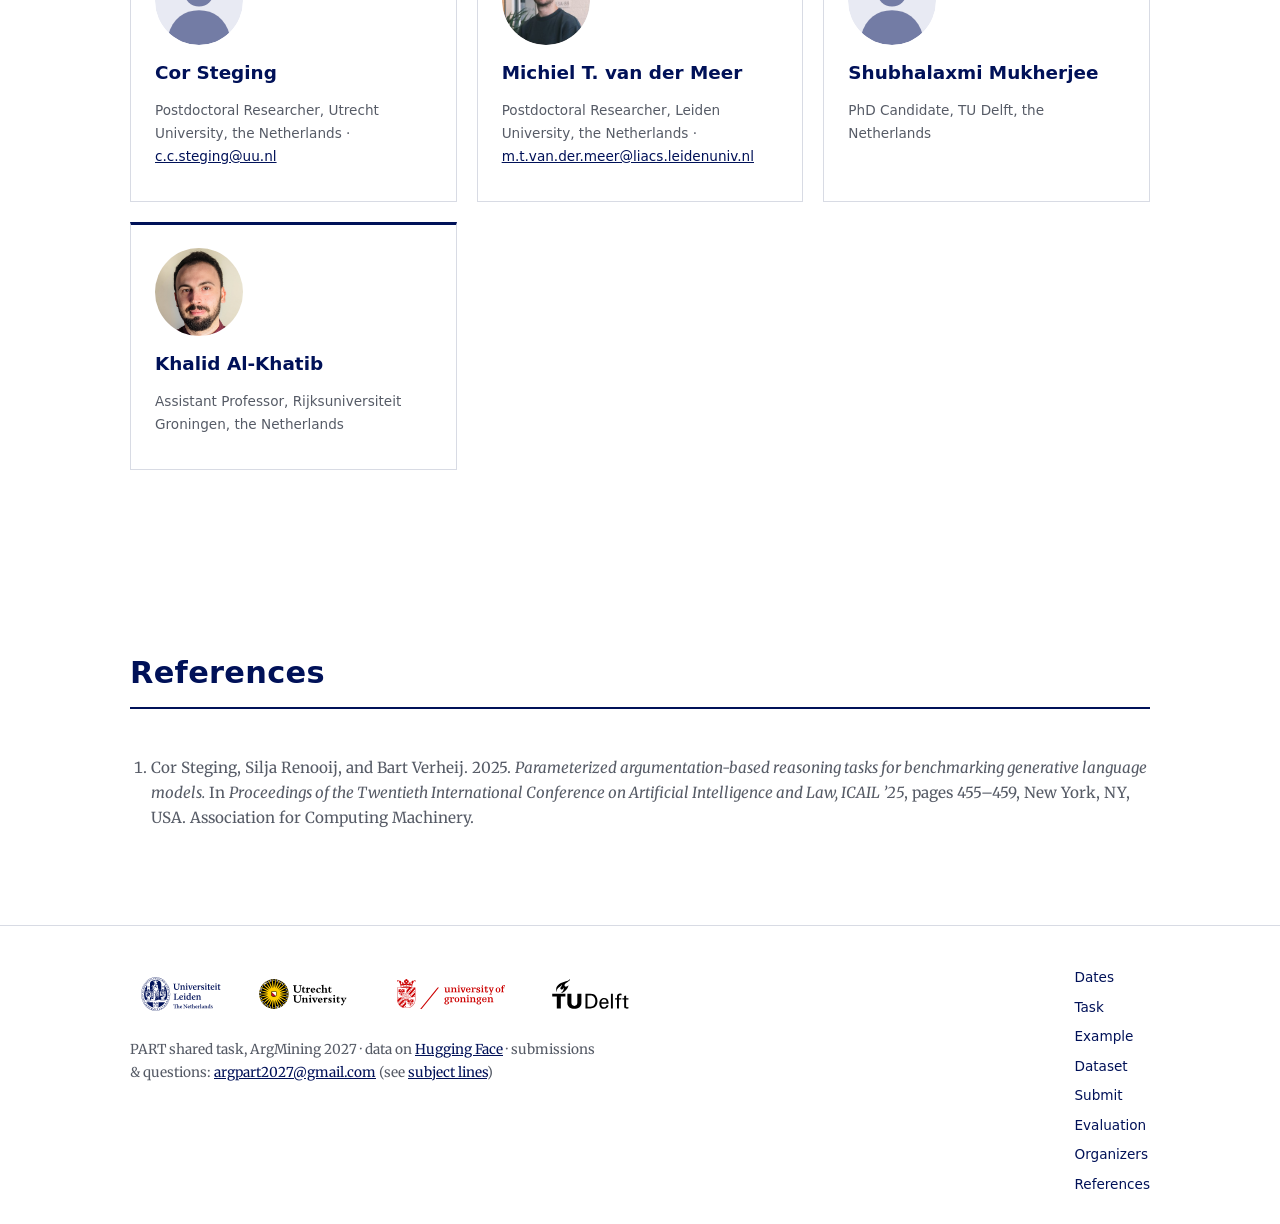
==== commit 8451e9aa: "phd student -> phd candidate" ====
--- a/index.html
+++ b/index.html
@@ -425,7 +425,7 @@
           <!-- PLACEHOLDER photo: replace assets/org-mukherjee.svg with the real photo (JPG/PNG) -->
           <img class="avatar" src="assets/org-mukherjee.svg" alt="Shubhalaxmi Mukherjee (photo to be added)" width="160" height="160" loading="lazy" decoding="async">
           <h3>Shubhalaxmi Mukherjee</h3>
-          <p class="meta">PhD Student, TU Delft, the Netherlands</p>
+          <p class="meta">PhD Candidate, TU Delft, the Netherlands</p>
         </div>
         <div class="organizer">
           <img class="avatar" src="assets/alkhatib.jpg" alt="Khalid Al-Khatib" width="160" height="160" loading="lazy" decoding="async">
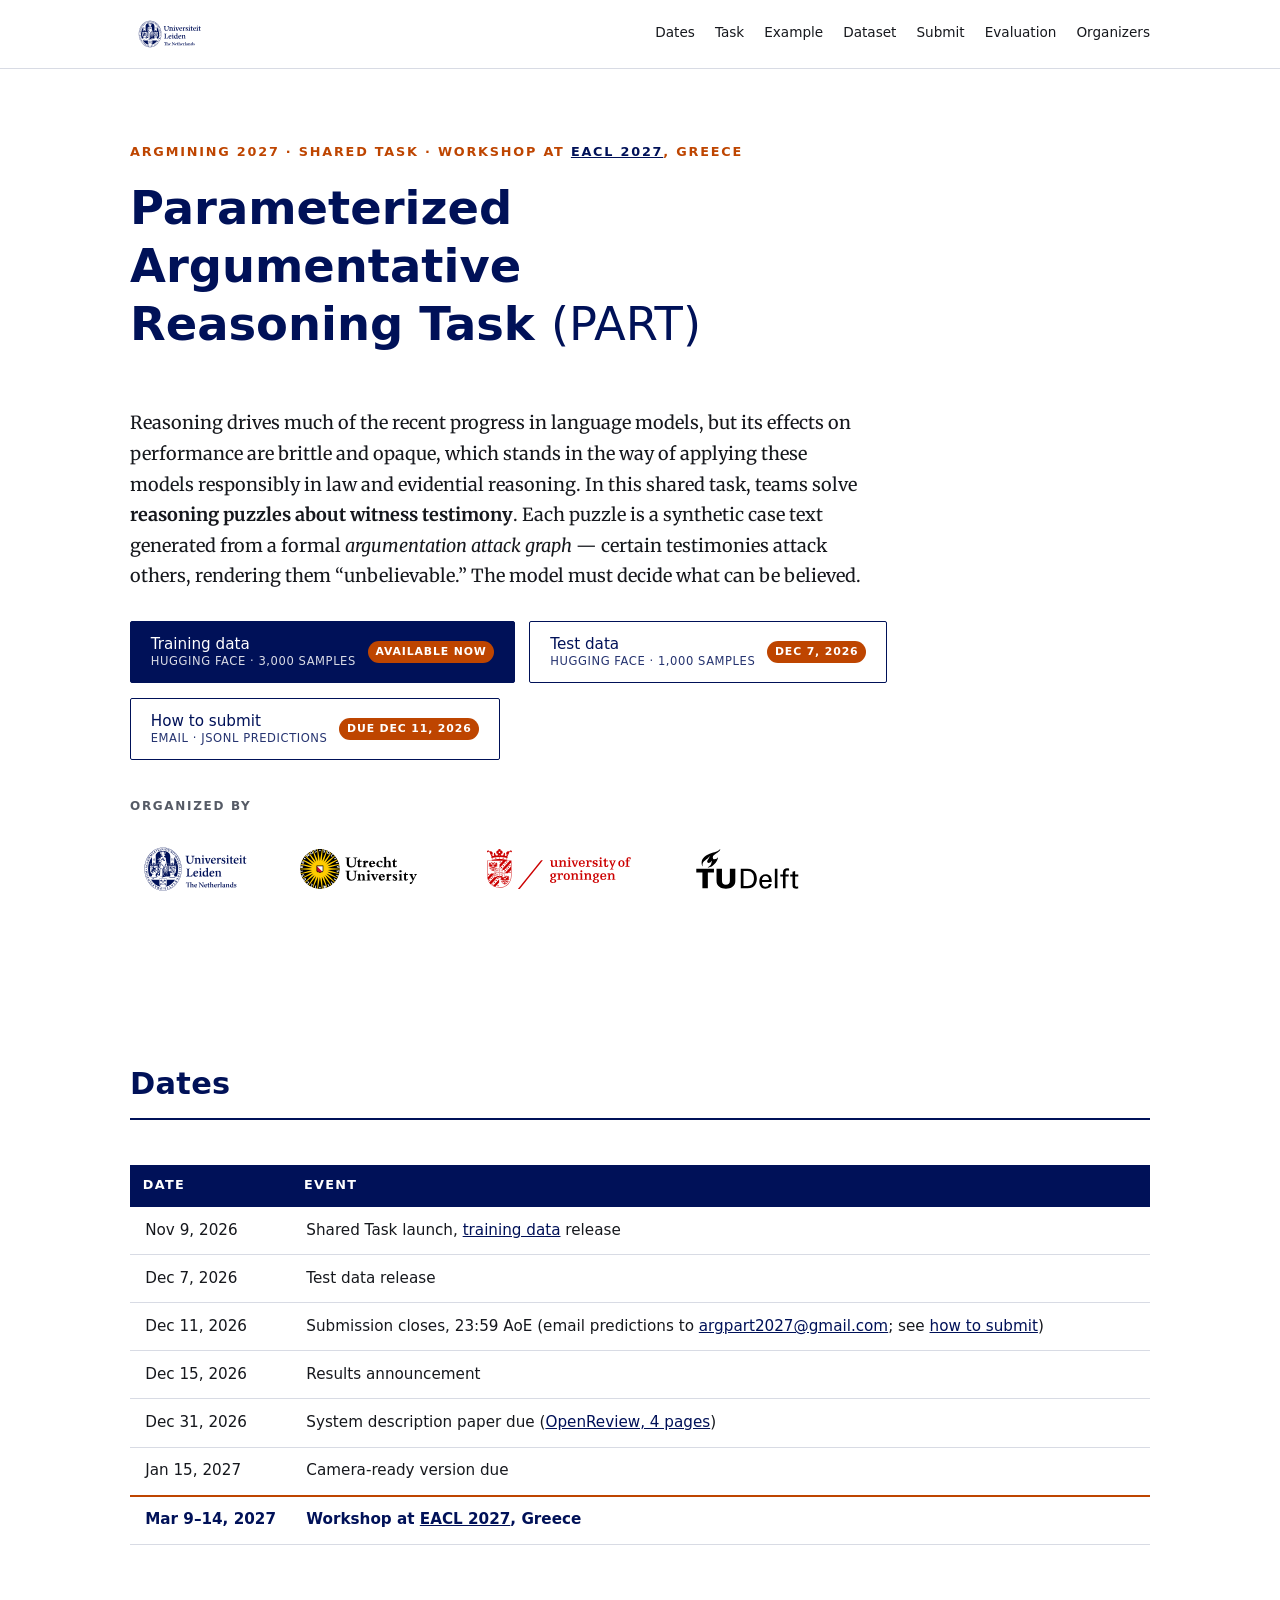
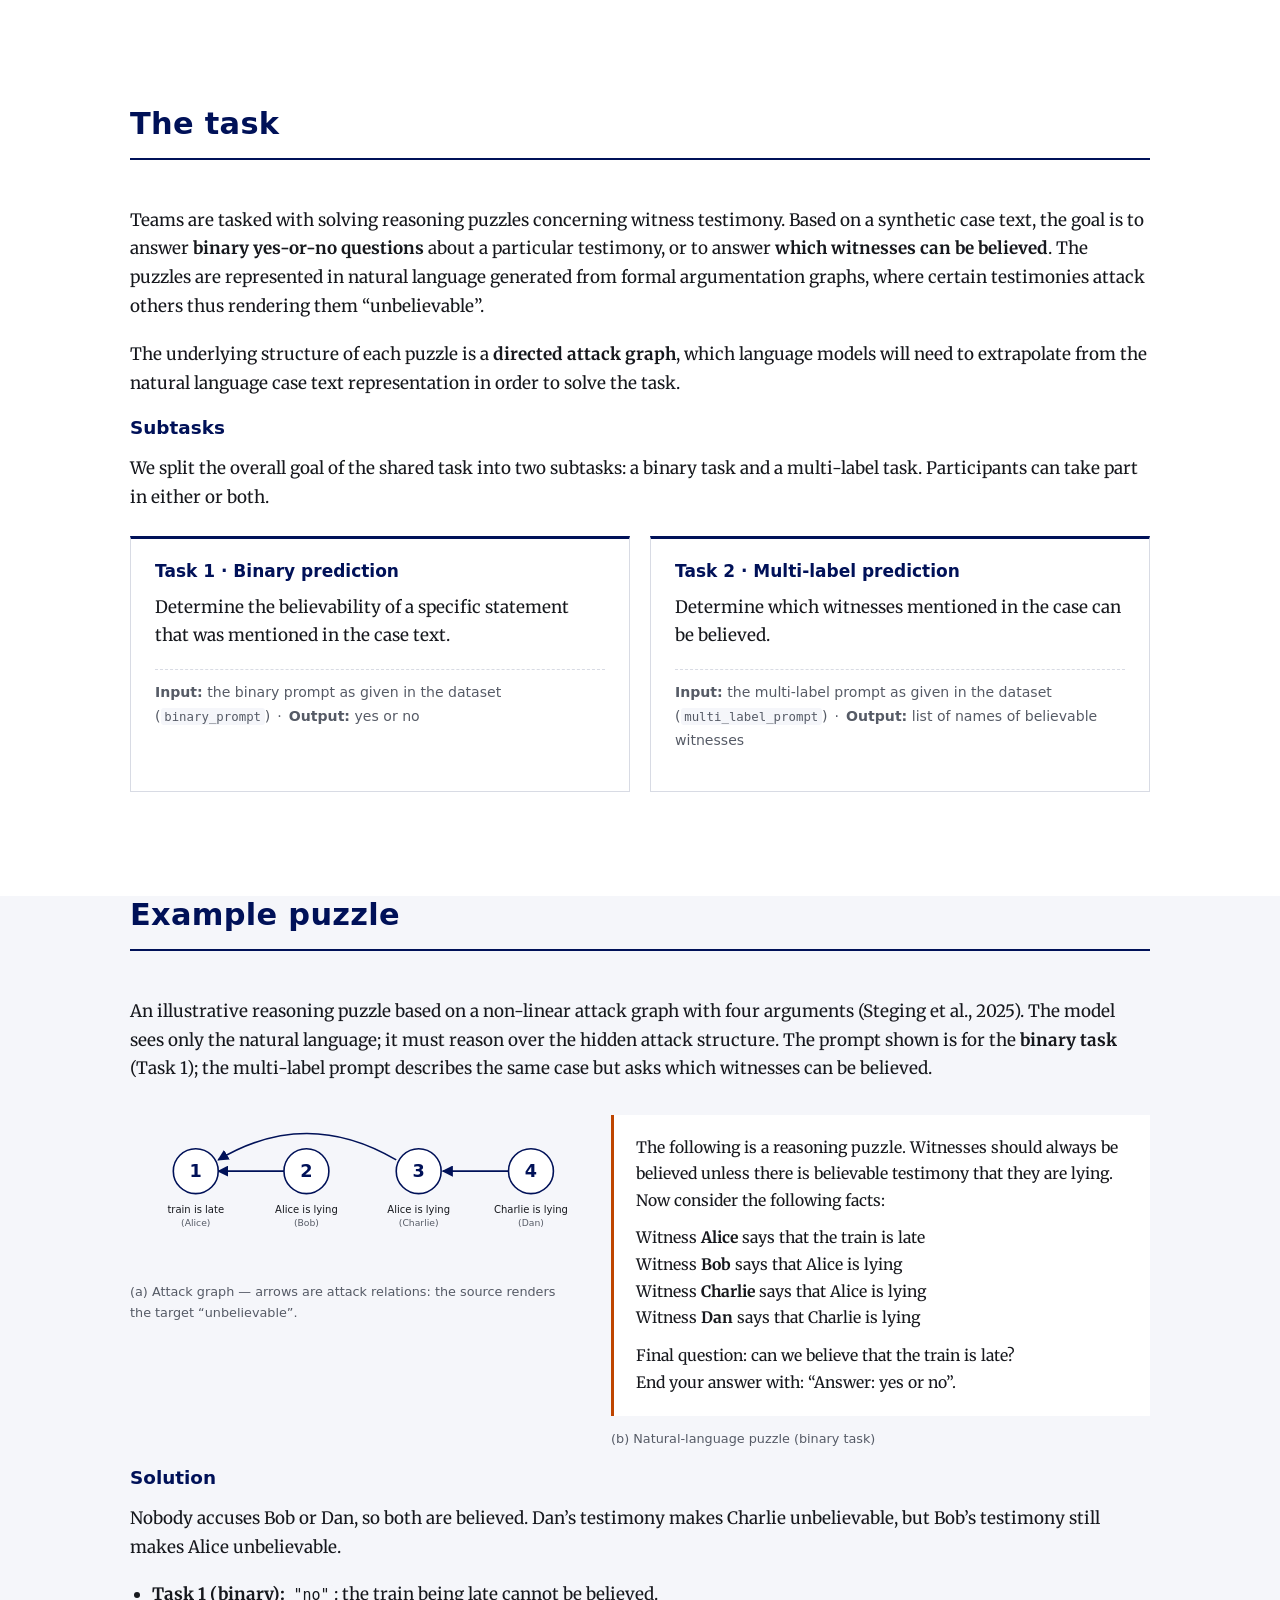
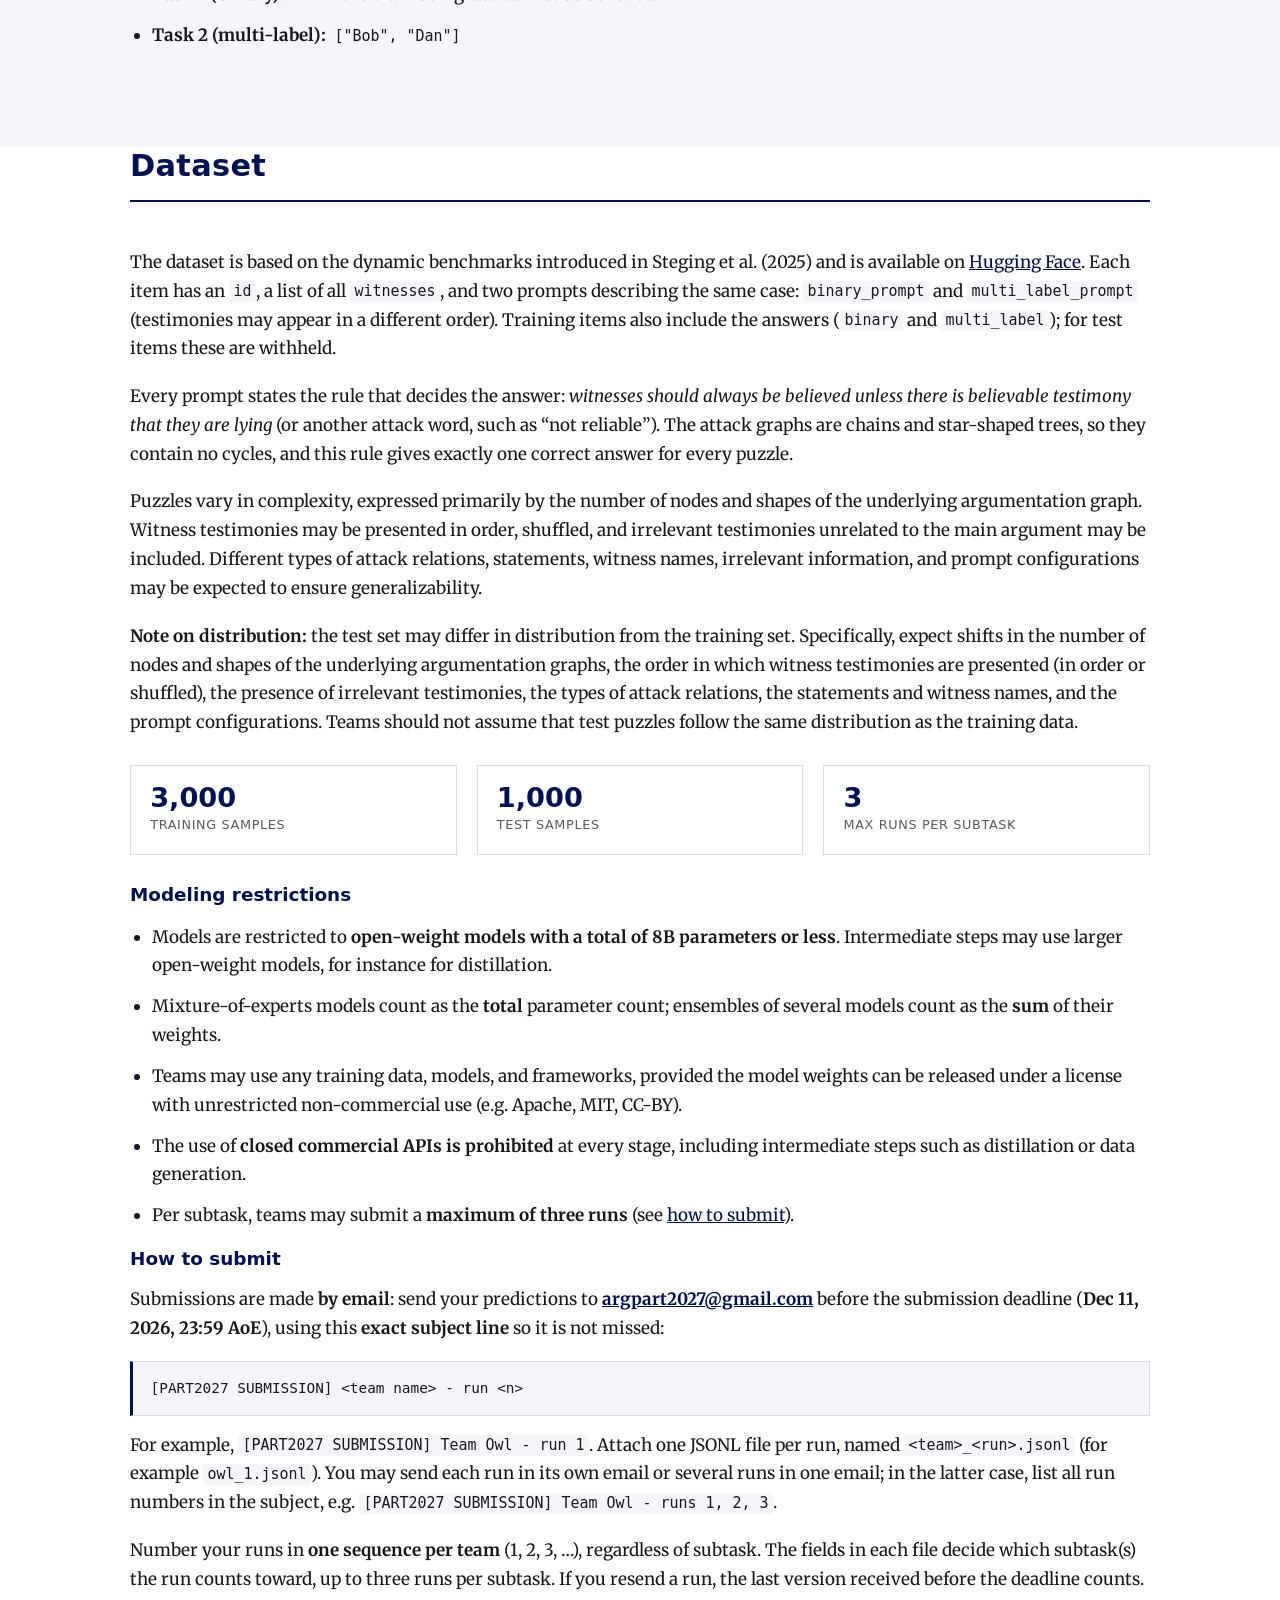
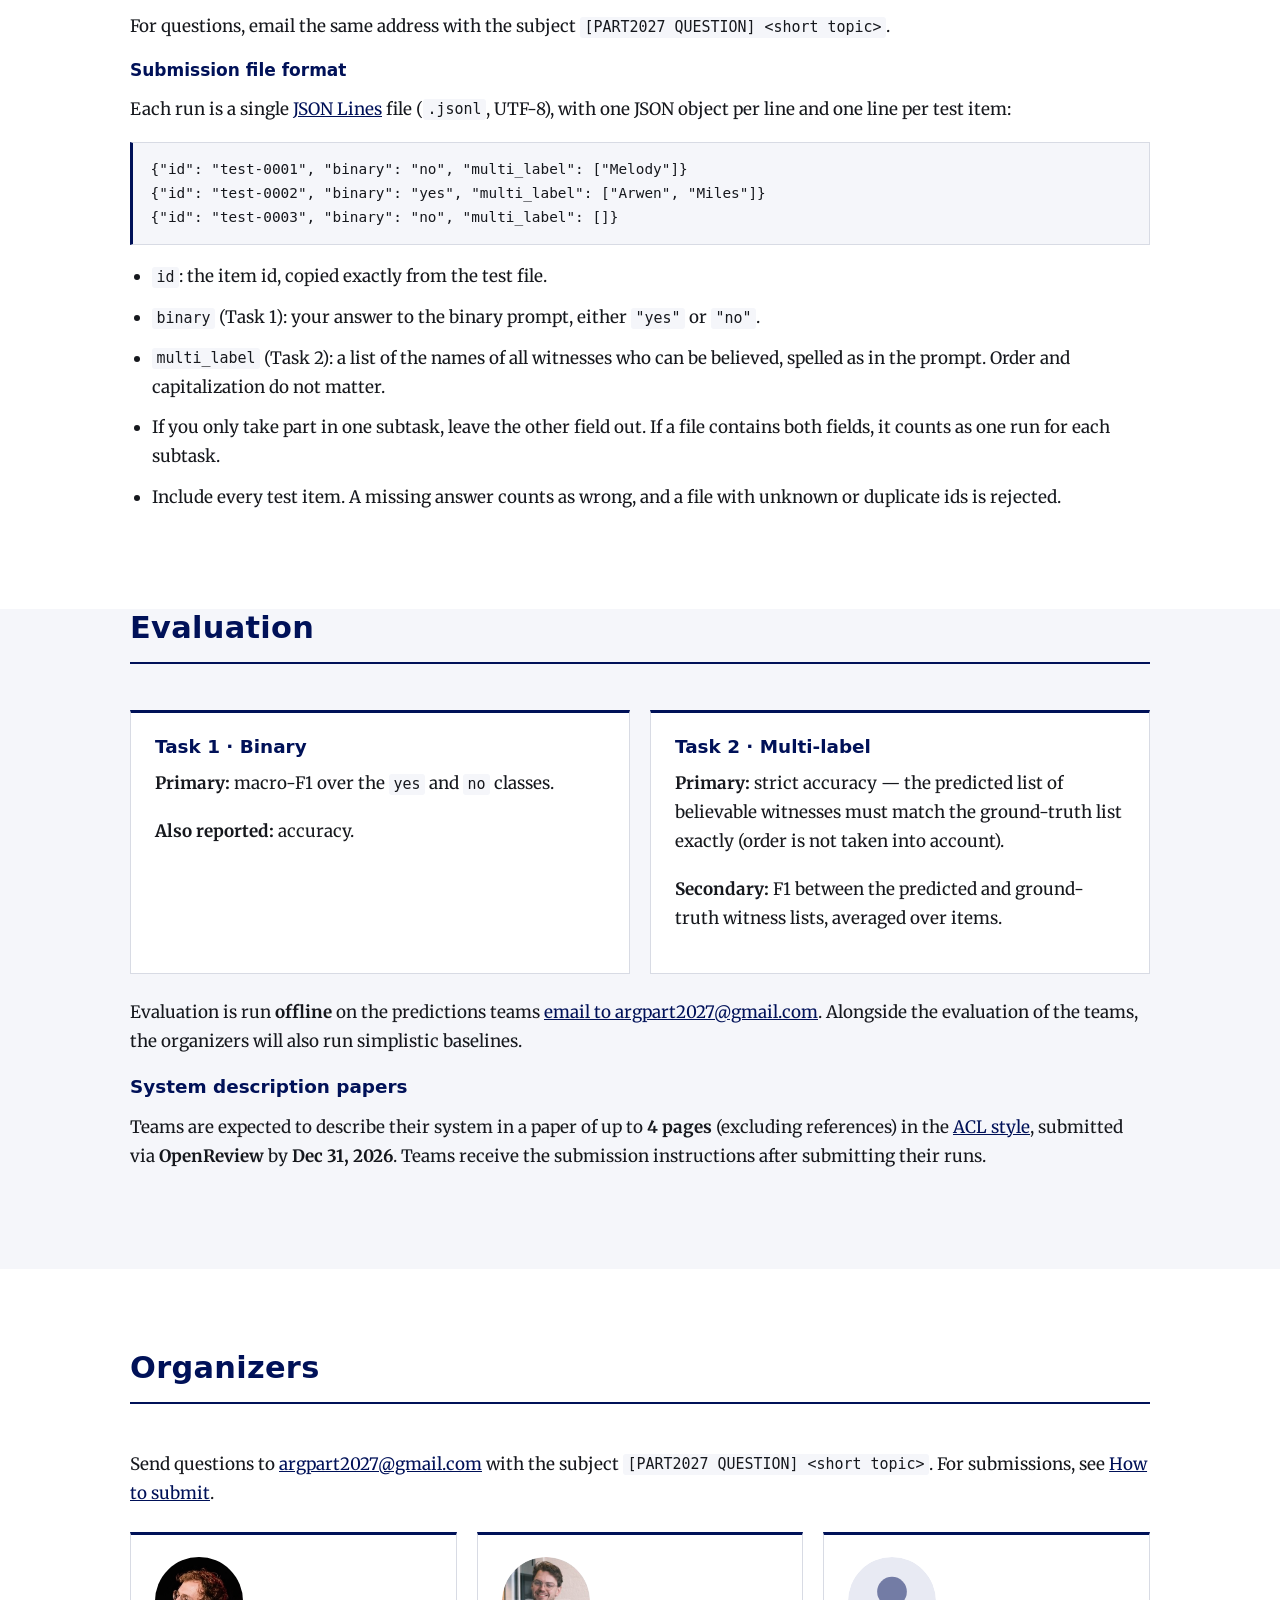
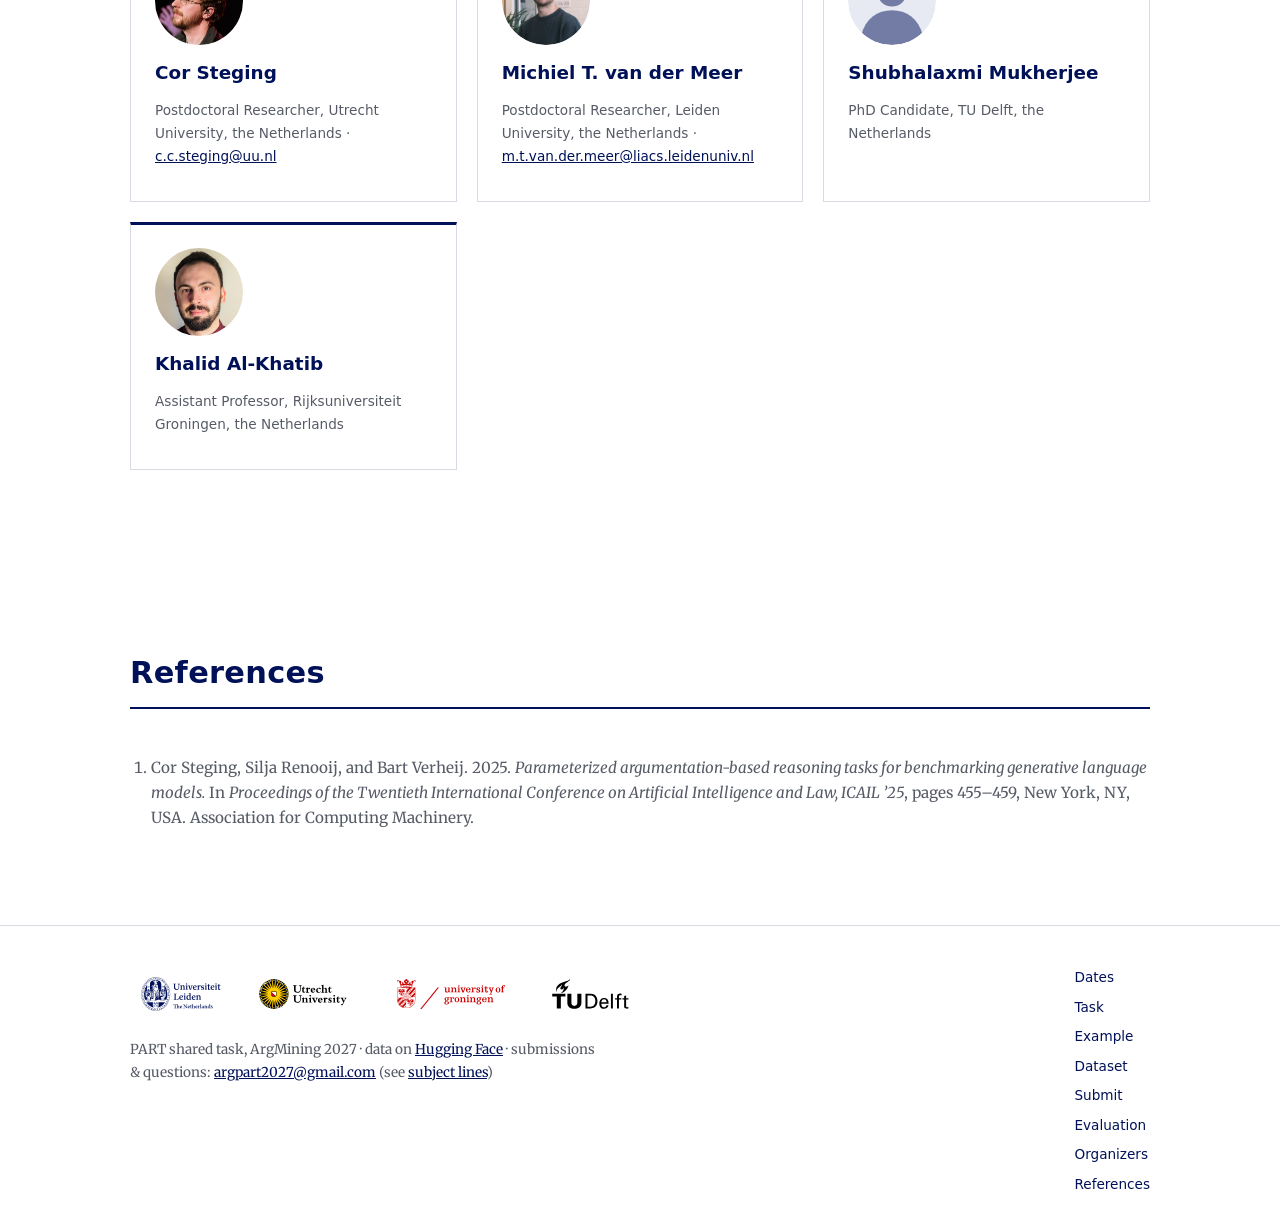
==== commit 2455de3a: "added cor's pic" ====
--- a/index.html
+++ b/index.html
@@ -411,8 +411,7 @@
       <p>Send questions to <a href="mailto:argpart2027@gmail.com?subject=%5BPART2027%20QUESTION%5D%20">argpart2027@gmail.com</a> with the subject <code>[PART2027 QUESTION] &lt;short topic&gt;</code>. For submissions, see <a href="#submission">How to submit</a>.</p>
       <div class="organizer-grid">
         <div class="organizer">
-          <!-- PLACEHOLDER photo: replace assets/org-steging.svg with the real photo (JPG/PNG) -->
-          <img class="avatar" src="assets/org-steging.svg" alt="Cor Steging (photo to be added)" width="160" height="160" loading="lazy" decoding="async">
+          <img class="avatar" src="assets/steging.jpg" alt="Cor Steging (photo to be added)" width="160" height="160" loading="lazy" decoding="async">
           <h3>Cor Steging</h3>
           <p class="meta">Postdoctoral Researcher, Utrecht University, the Netherlands &middot; <a href="mailto:c.c.steging@uu.nl">c.c.steging@uu.nl</a></p>
         </div>
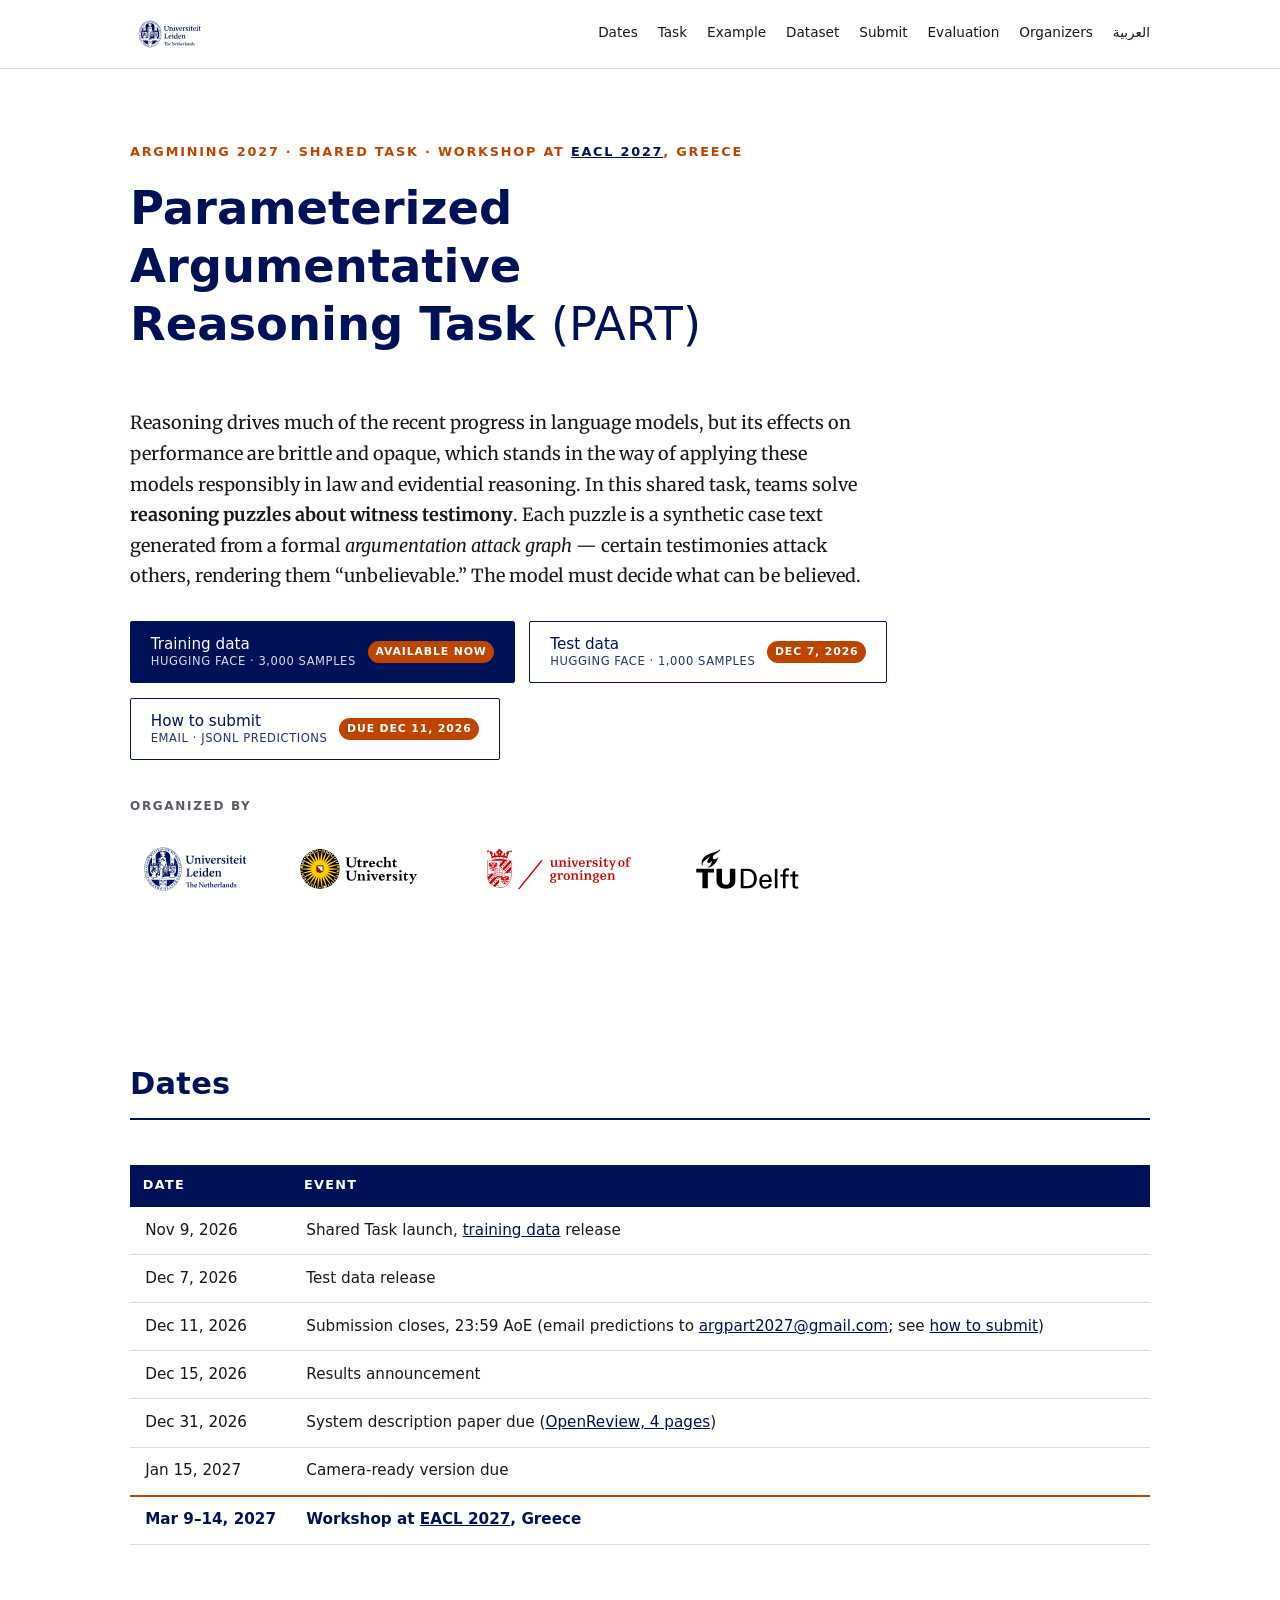
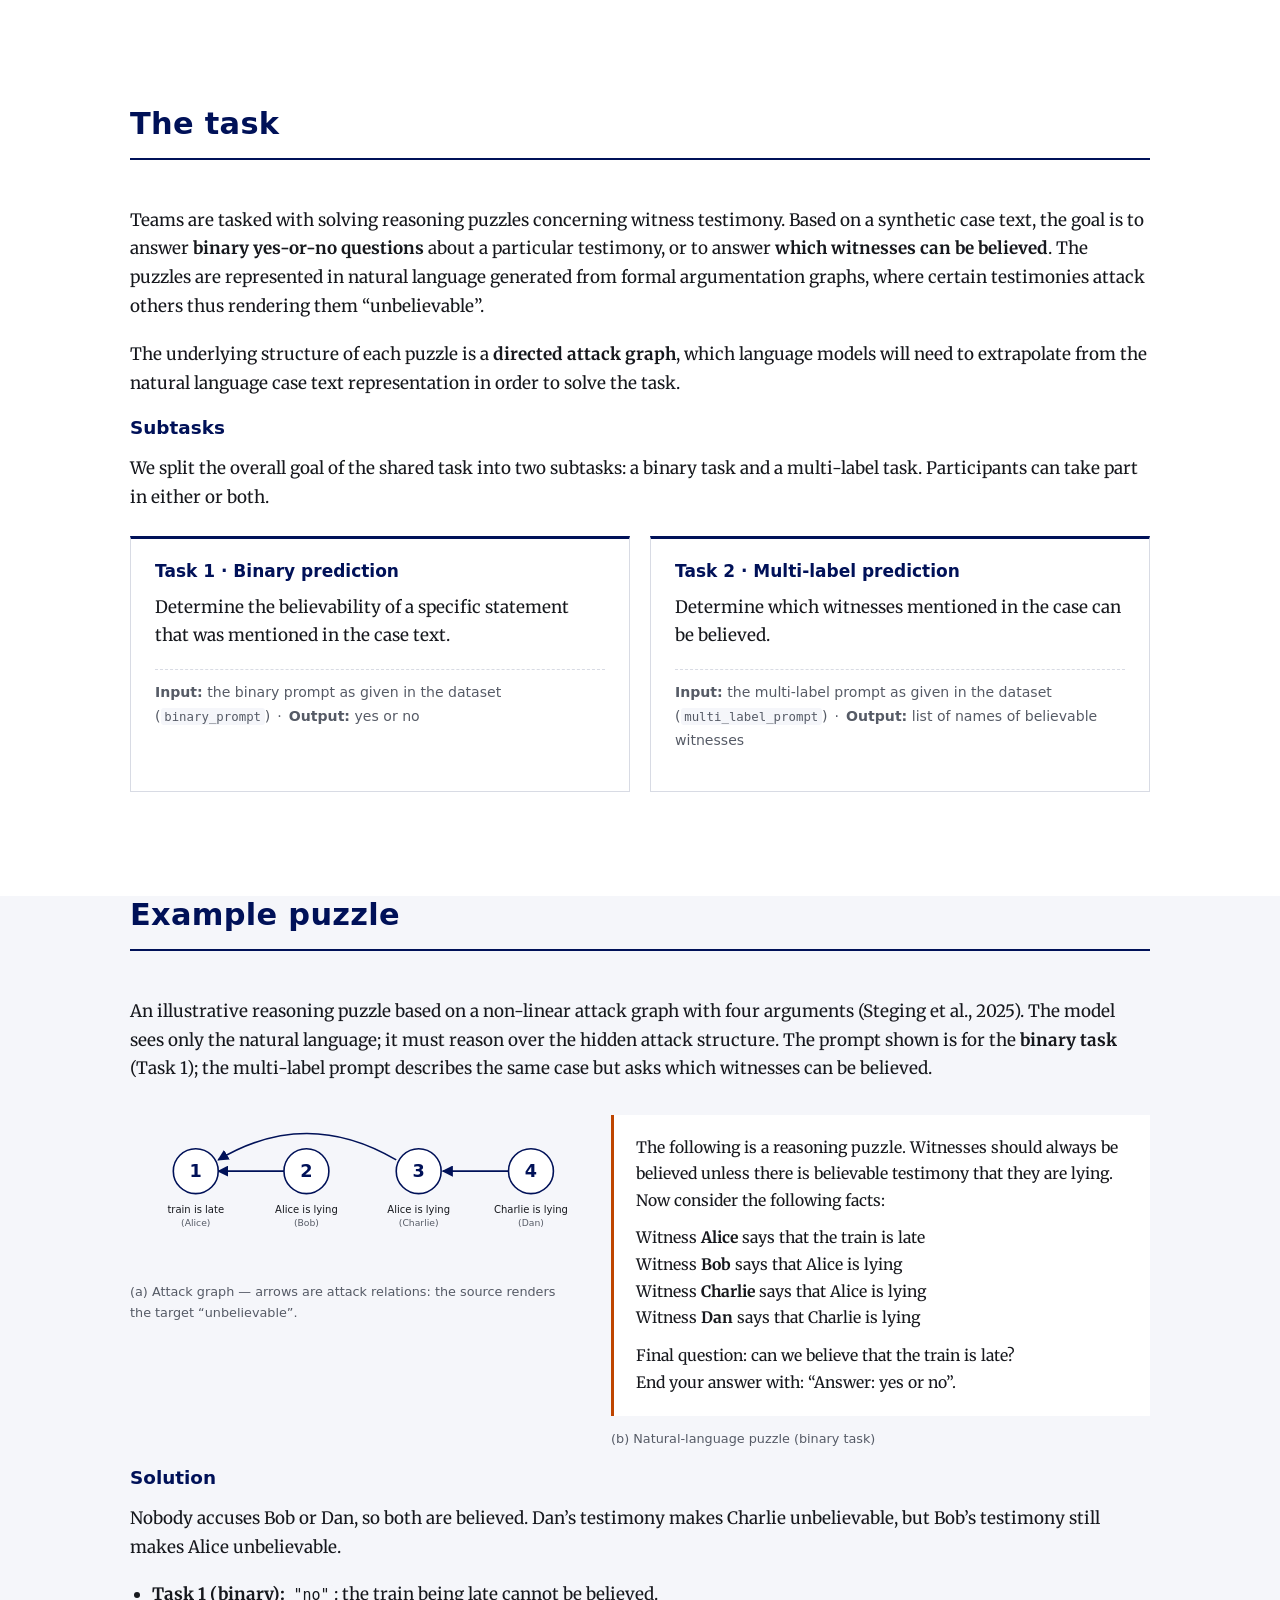
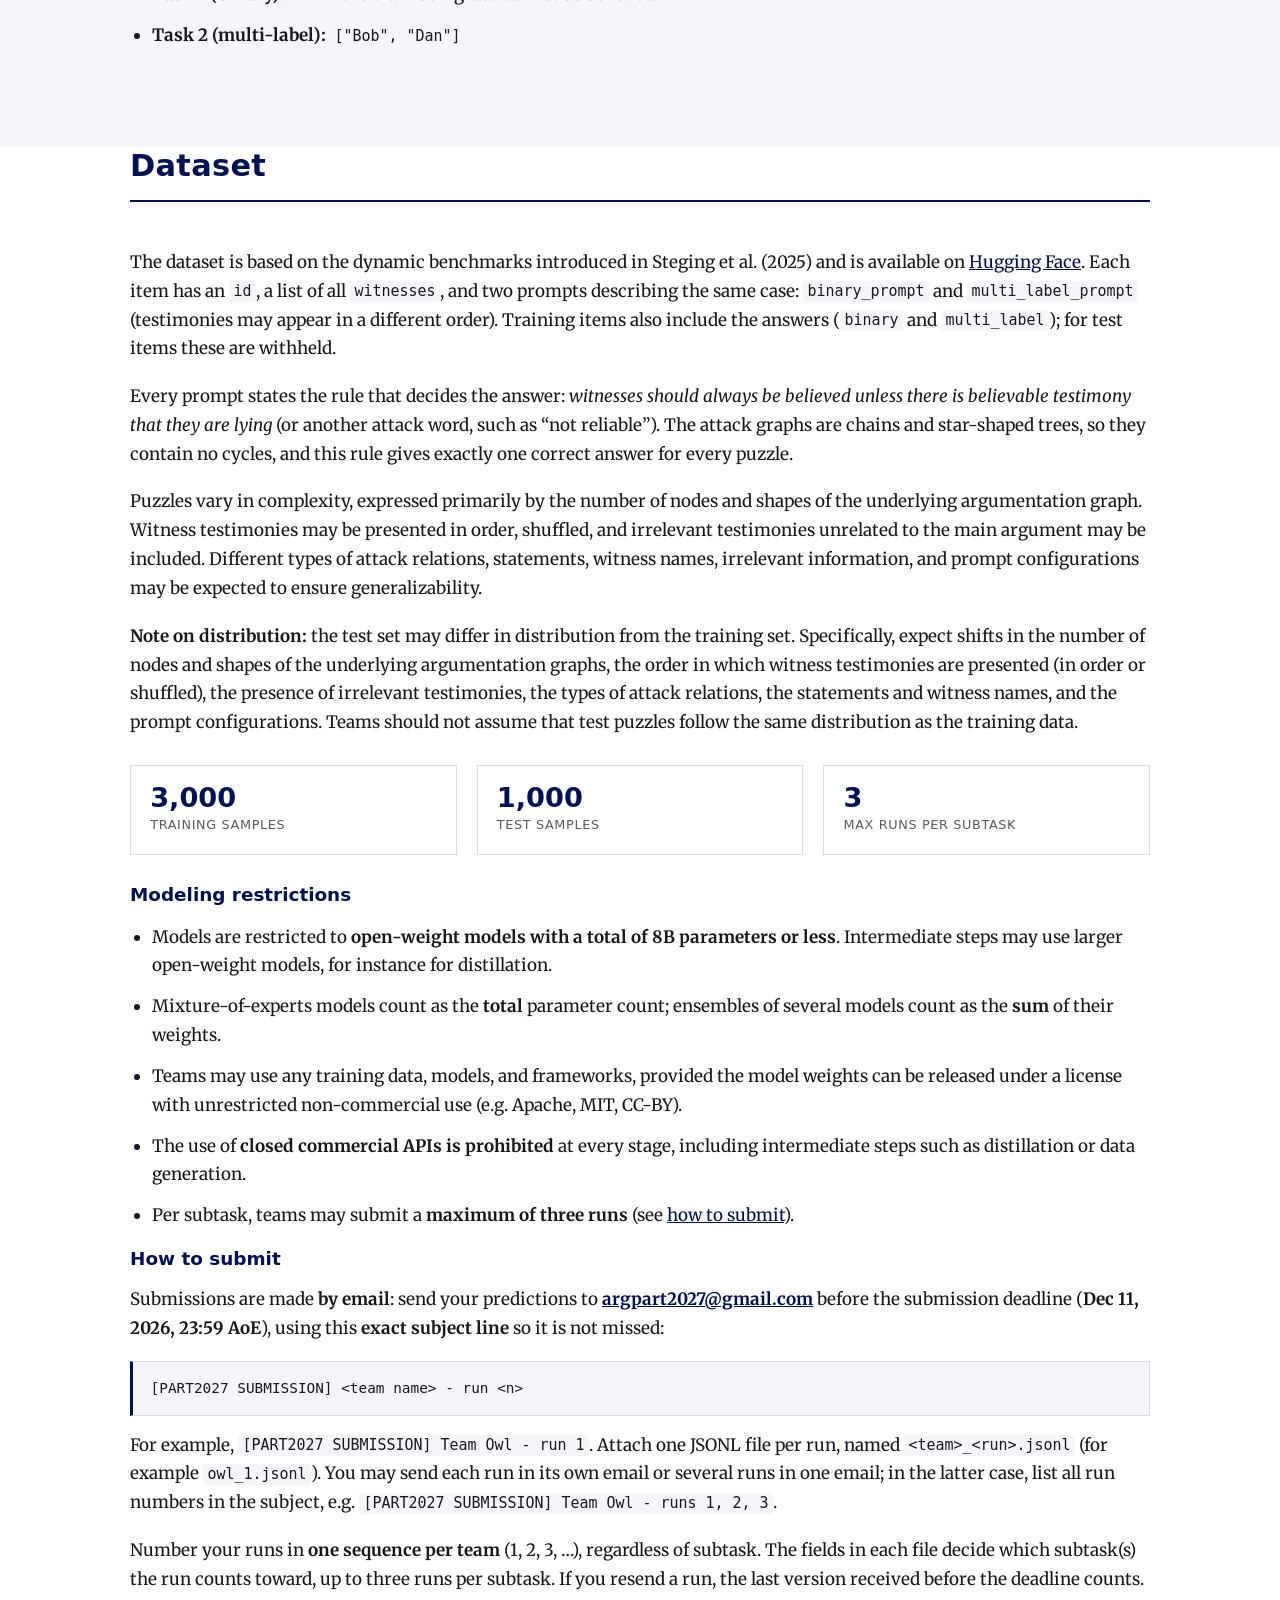
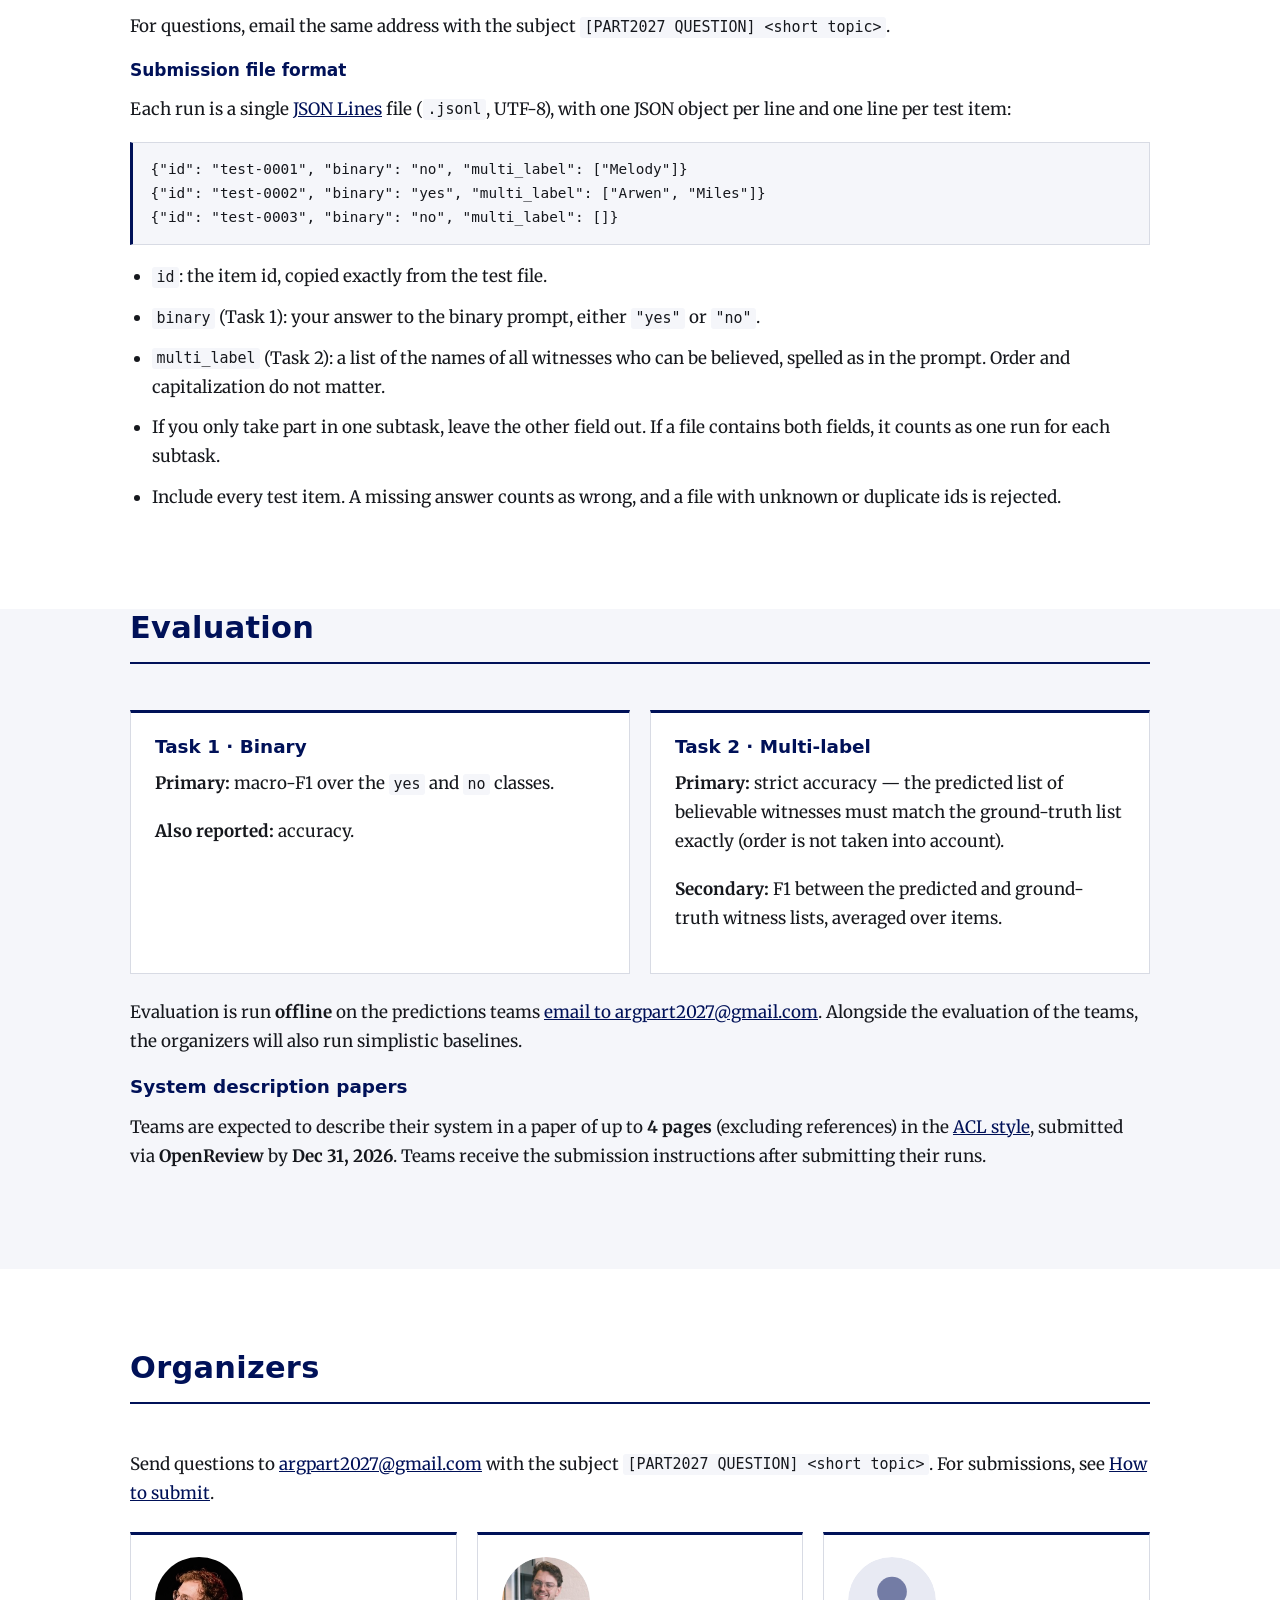
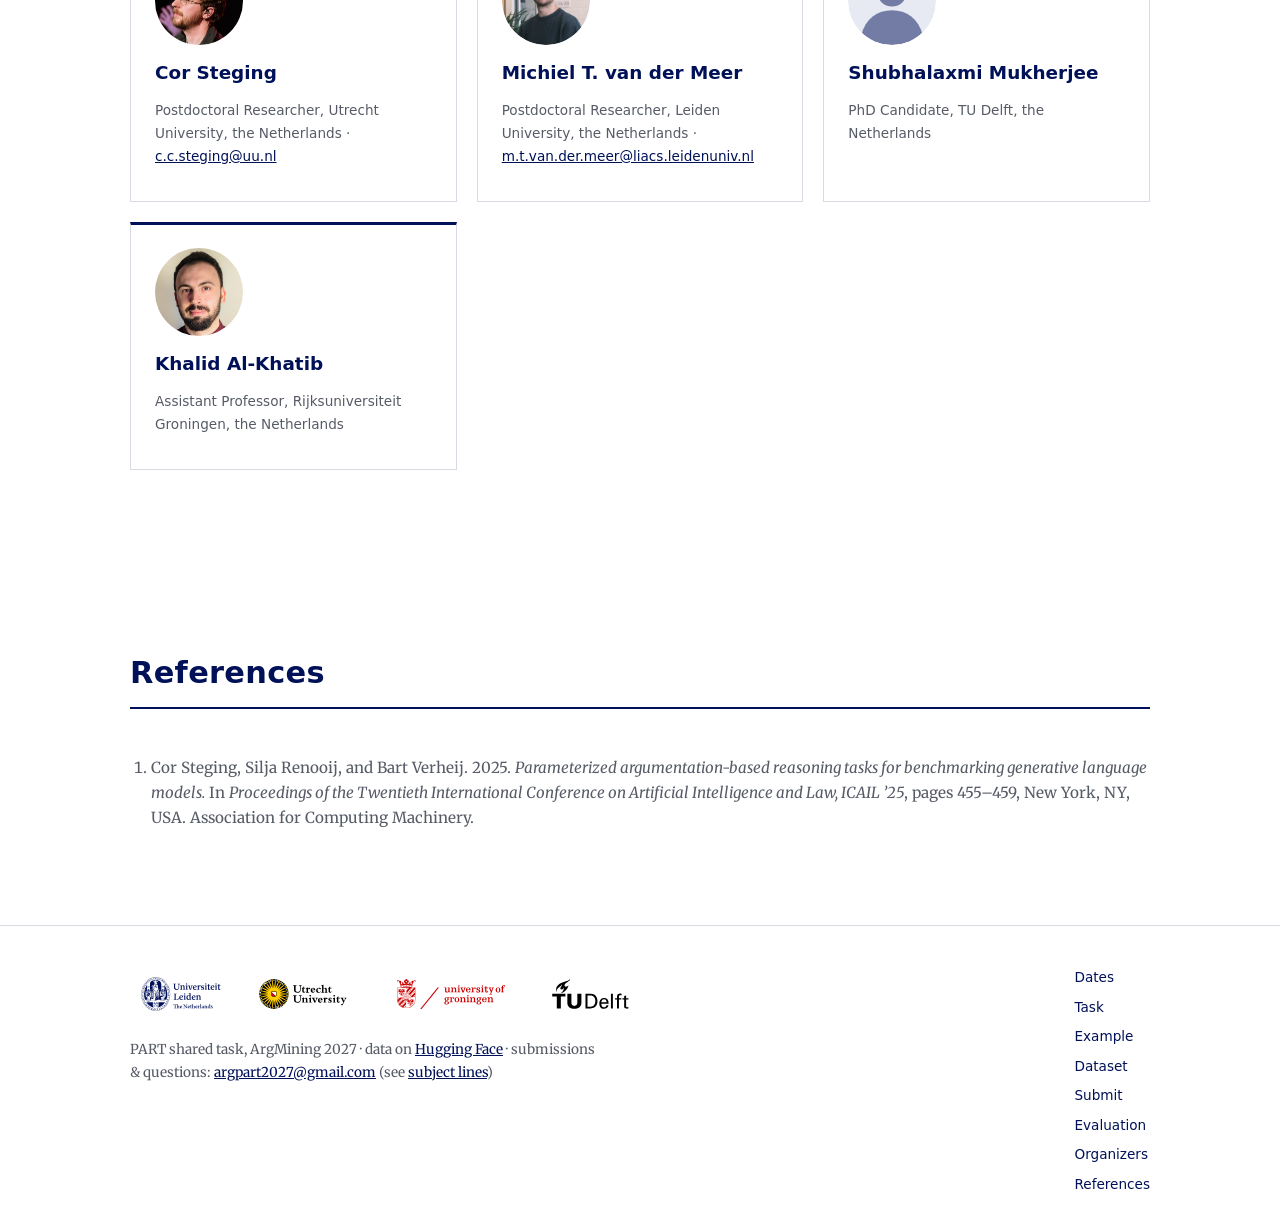
==== commit 014f068c: "Add Arabic language link to navigation" ====
--- a/index.html
+++ b/index.html
@@ -41,7 +41,7 @@
     { "@type": "Organization", "name": "PART shared task organizers", "email": "argpart2027@gmail.com", "url": "https://argpart.github.io/#organizers" },
     { "@type": "Organization", "name": "Utrecht University", "url": "https://www.uu.nl/en" },
     { "@type": "Organization", "name": "Leiden University", "url": "https://www.universiteitleiden.nl/" },
-    { "@type": "Organization", "name": "Rijksuniversiteit Groningen", "url": "https://www.rug.nl/en" },
+    { "@type": "Organization", "name": "Rijksuniversiteit Groningen", "url": "https://www.rug.nl" },
     { "@type": "Organization", "name": "TU Delft", "url": "https://www.tudelft.nl/" }
   ]
 }
@@ -67,6 +67,7 @@
       <a href="#submission">Submit</a>
       <a href="#evaluation">Evaluation</a>
       <a href="#organizers">Organizers</a>
+      <a href="ar/" lang="ar" dir="rtl">العربية</a>
     </nav>
   </div>
 </header>
@@ -107,7 +108,7 @@
           <a href="https://www.uu.nl/en" target="_blank">
             <img src="assets/uu-logo.svg" alt="Utrecht University" width="148" height="40" loading="lazy" decoding="async">
           </a>
-          <a href="https://www.rug.nl/en" target="_blank">
+          <a href="https://www.rug.nl" target="_blank">
             <img src="assets/rug-logo.svg" alt="Rijksuniversiteit Groningen" width="169" height="40" loading="lazy" decoding="async">
           </a>
           <a href="https://www.tudelft.nl/" target="_blank">
@@ -457,7 +458,7 @@
       <div class="footer-logos">
         <a href="https://www.universiteitleiden.nl/" target="_blank" rel="noopener"><img class="logo-leiden" src="assets/logo-universiteit-leiden-international.svg" alt="Universiteit Leiden — The Netherlands" width="142" height="80" loading="lazy" decoding="async"></a>
         <a href="https://www.uu.nl/en" target="_blank" rel="noopener"><img src="assets/uu-logo.svg" alt="Utrecht University" width="148" height="40" loading="lazy" decoding="async"></a>
-        <a href="https://www.rug.nl/en" target="_blank" rel="noopener"><img src="assets/rug-logo.svg" alt="Rijksuniversiteit Groningen" width="169" height="40" loading="lazy" decoding="async"></a>
+        <a href="https://www.rug.nl" target="_blank" rel="noopener"><img src="assets/rug-logo.svg" alt="Rijksuniversiteit Groningen" width="169" height="40" loading="lazy" decoding="async"></a>
         <a href="https://www.tudelft.nl/" target="_blank" rel="noopener"><img src="assets/tudelft-logo.svg" alt="TU Delft" width="103" height="40" loading="lazy" decoding="async"></a>
       </div>
       <p class="footer-note">
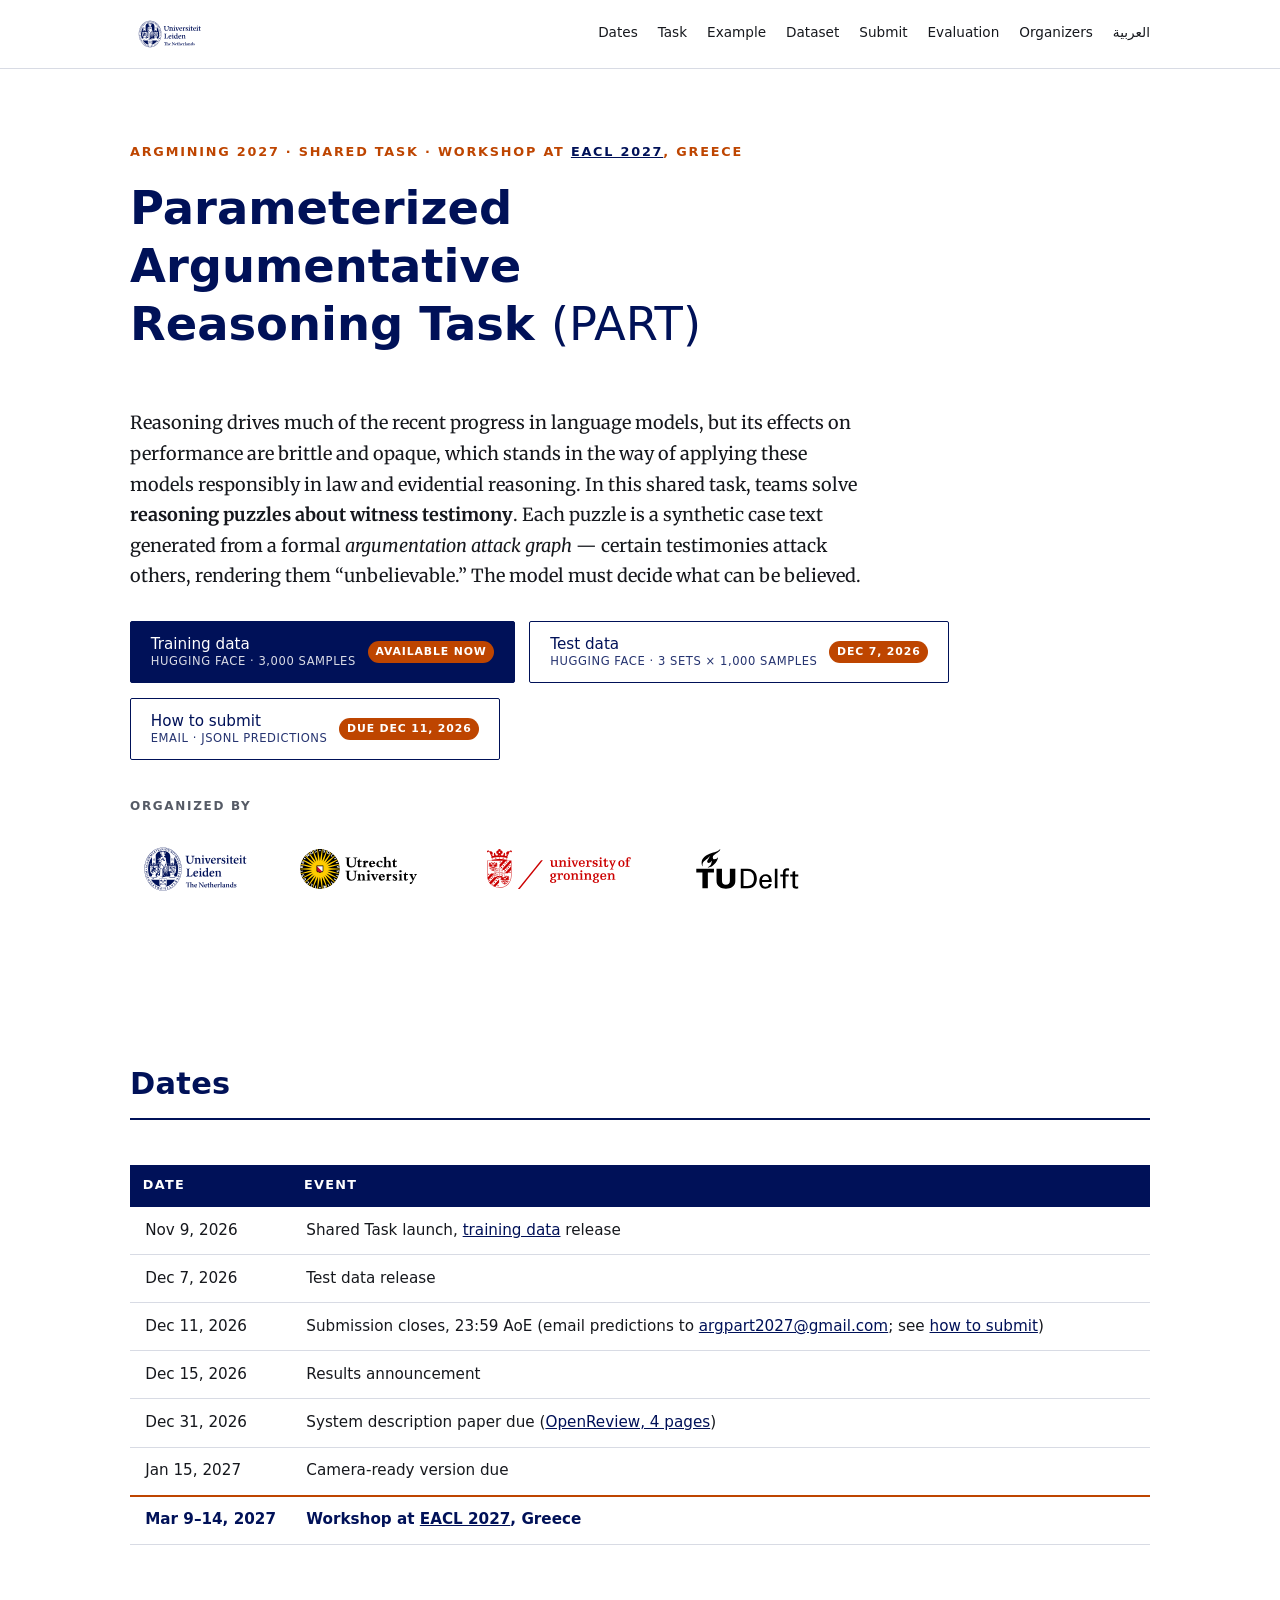
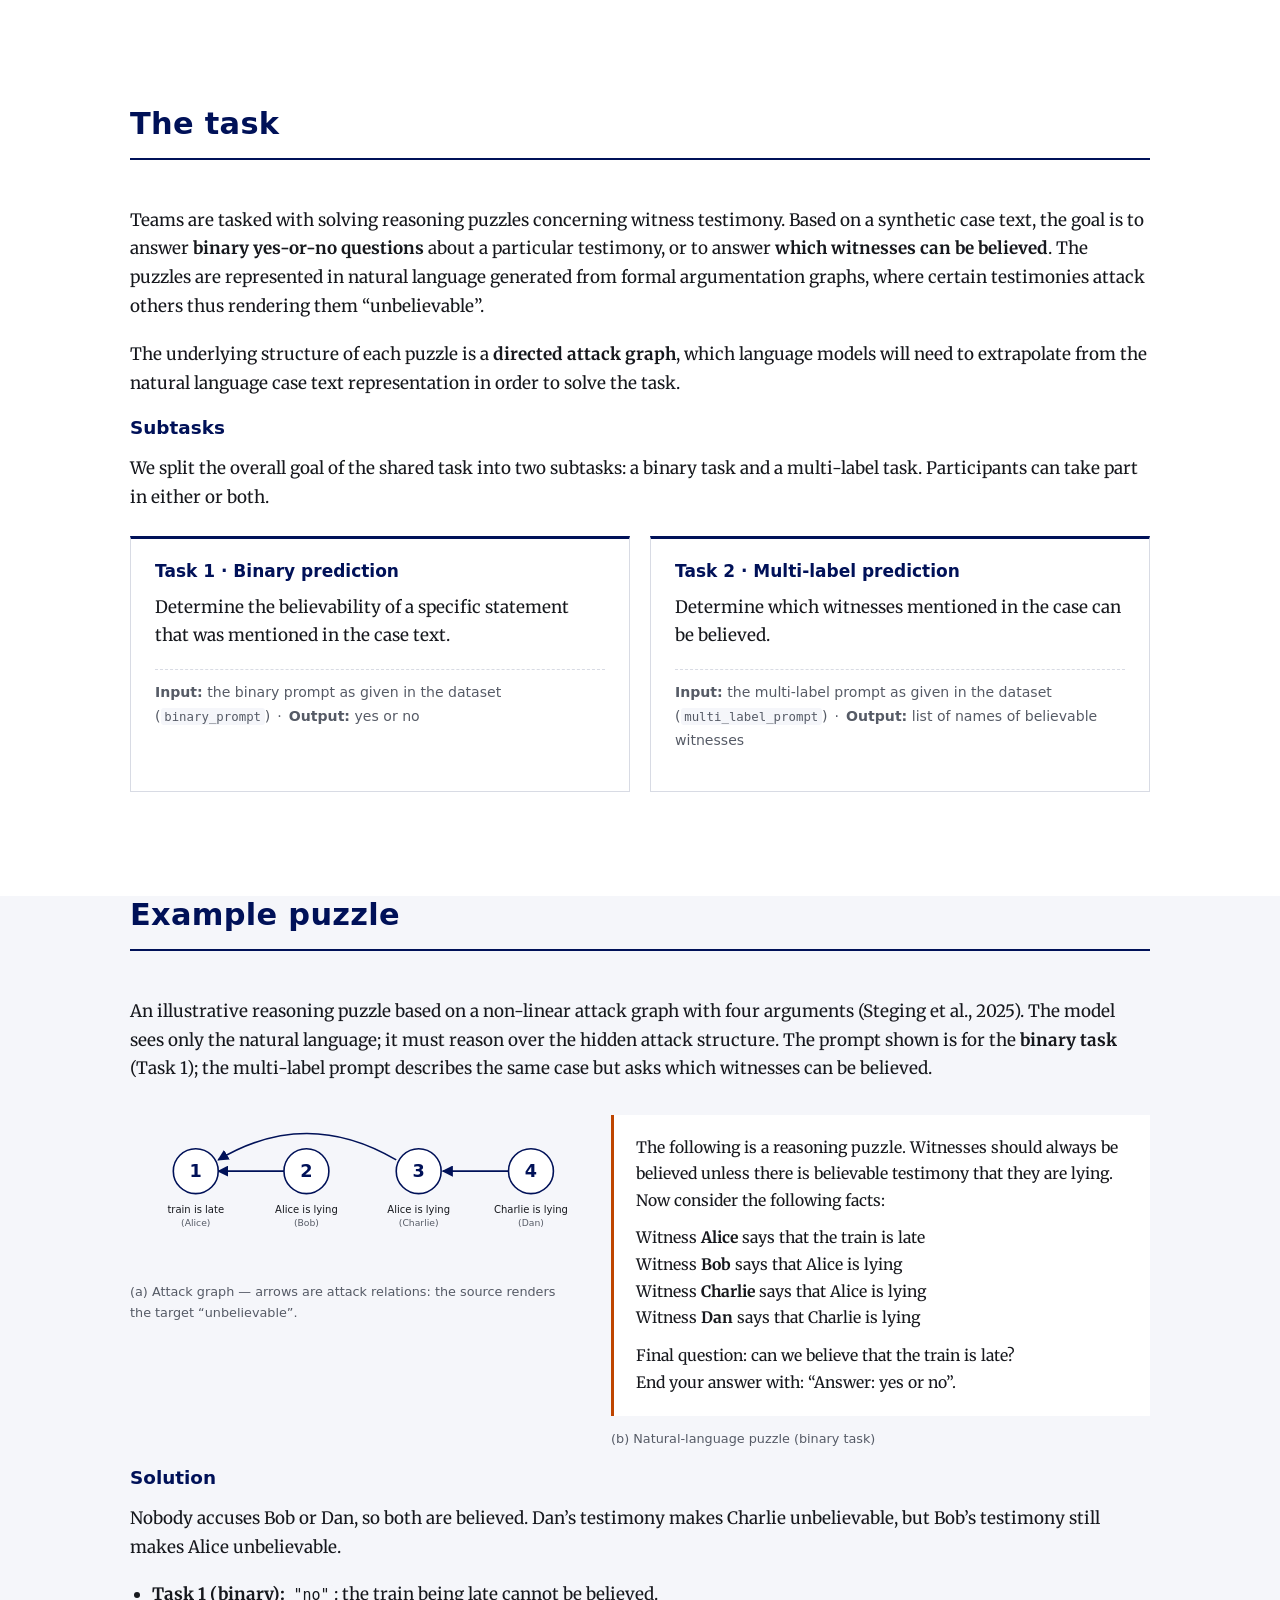
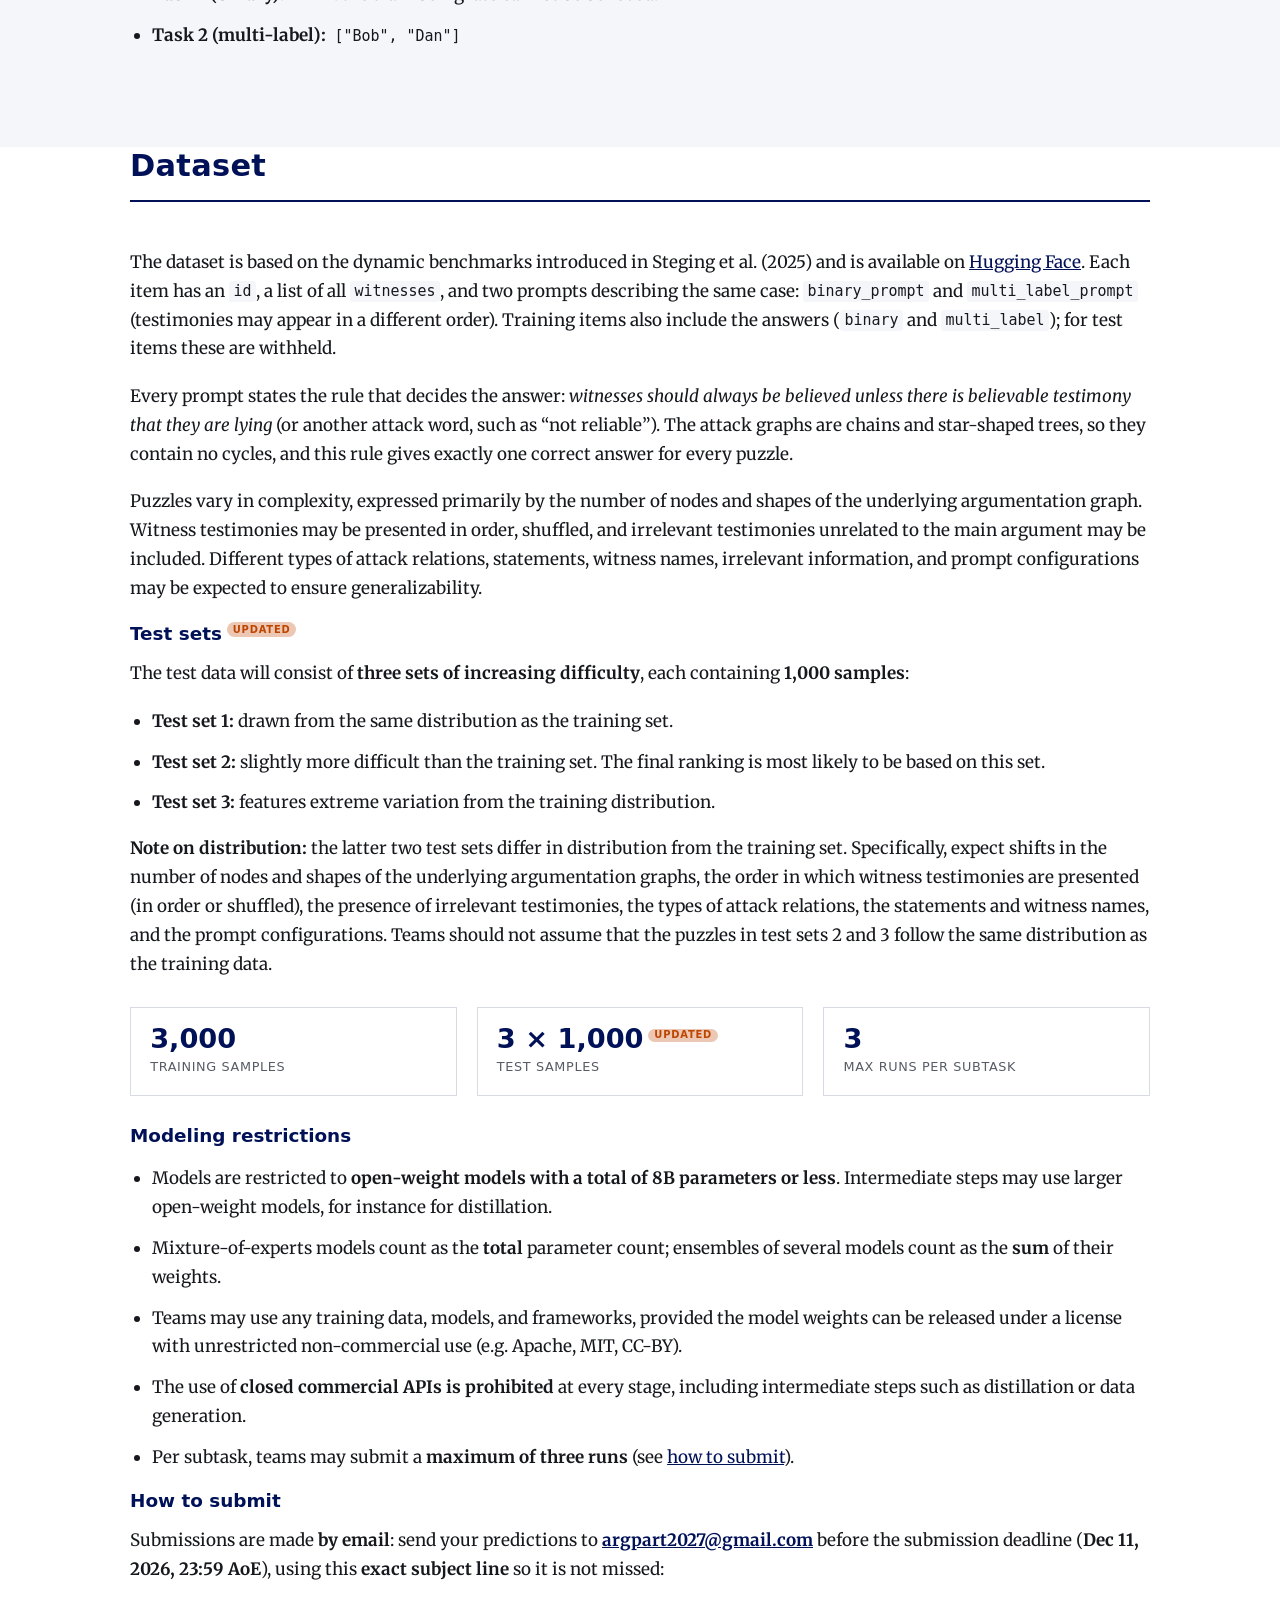
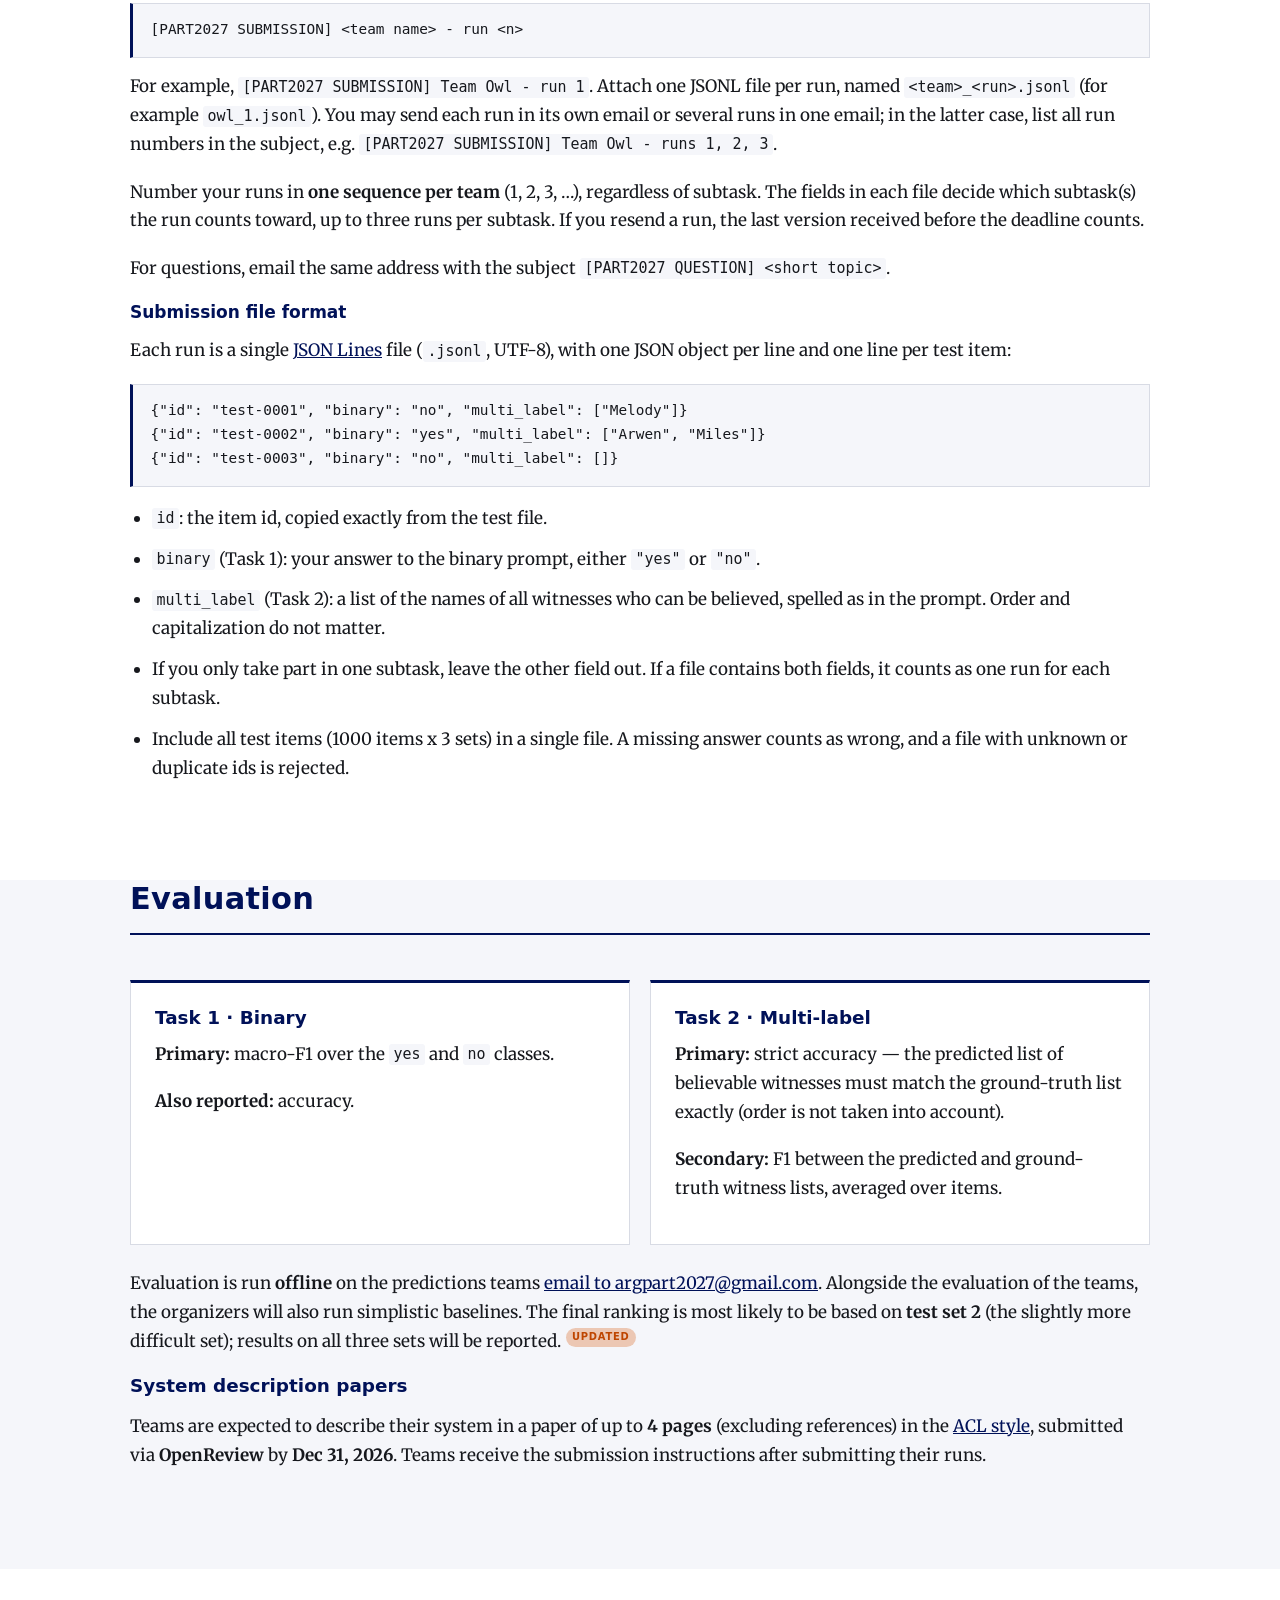
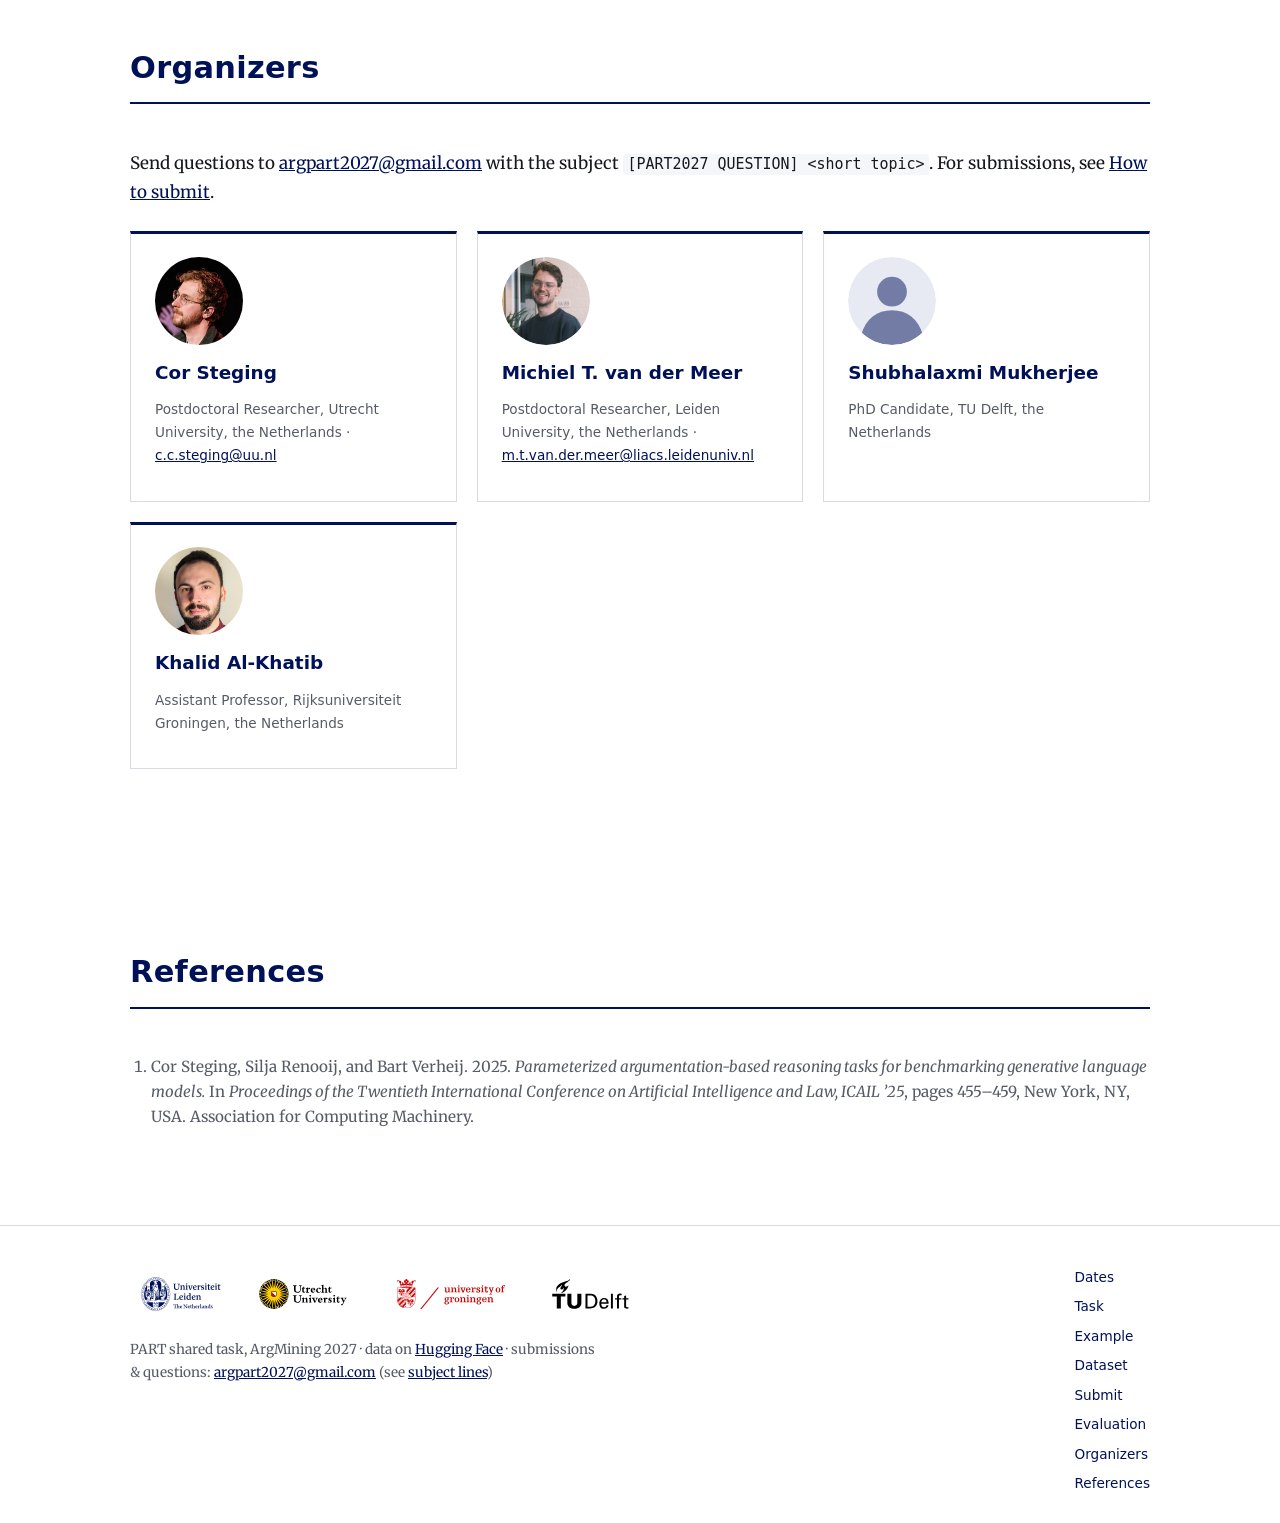
==== commit 91add6ef: "add 3x1000 test sets" ====
--- a/index.html
+++ b/index.html
@@ -91,7 +91,7 @@
         </a>
         <!-- On Dec 7, 2026: point this back to https://huggingface.co/datasets/michiel/argpart and set the badge to "Available now" -->
         <a class="btn btn-outline" href="#dates">
-          <span class="btn-label">Test data <small>Hugging Face &middot; 1,000 samples</small></span>
+          <span class="btn-label">Test data <small>Hugging Face &middot; 3 sets &times; 1,000 samples</small></span>
           <span class="btn-badge">Dec 7, 2026</span>
         </a>
         <a class="btn btn-outline" href="#submission">
@@ -297,14 +297,24 @@
         statements, witness names, irrelevant information, and prompt
         configurations may be expected to ensure generalizability.
       </p>
-      <p>
-        <strong>Note on distribution:</strong> the test set may differ in distribution
+      <h3>Test sets<span class="updated-flag">updated</span></h3>
+      <p>
+        The test data will consist of <strong>three sets of increasing
+        difficulty</strong>, each containing <strong>1,000 samples</strong>:
+      </p>
+      <ul class="restrictions">
+        <li><strong>Test set 1:</strong> drawn from the same distribution as the training set.</li>
+        <li><strong>Test set 2:</strong> slightly more difficult than the training set. The final ranking is most likely to be based on this set.</li>
+        <li><strong>Test set 3:</strong> features extreme variation from the training distribution.</li>
+      </ul>
+      <p>
+        <strong>Note on distribution:</strong> the latter two test sets differ in distribution
         from the training set. Specifically, expect shifts in the number of nodes and
         shapes of the underlying argumentation graphs, the order in which witness
         testimonies are presented (in order or shuffled), the presence of irrelevant
         testimonies, the types of attack relations, the statements and witness names,
-        and the prompt configurations. Teams should not assume that test puzzles
-        follow the same distribution as the training data.
+        and the prompt configurations. Teams should not assume that the puzzles in
+        test sets 2 and 3 follow the same distribution as the training data.
       </p>
 
       <div class="fact-grid">
@@ -313,7 +323,7 @@
           <span class="fact-label">training samples</span>
         </div>
         <div class="fact">
-          <span class="fact-num">1,000</span>
+          <span class="fact-num">3 &times; 1,000<span class="updated-flag">updated</span></span>
           <span class="fact-label">test samples</span>
         </div>
         <div class="fact">
@@ -368,7 +378,7 @@
         <li><code>binary</code> (Task 1): your answer to the binary prompt, either <code>"yes"</code> or <code>"no"</code>.</li>
         <li><code>multi_label</code> (Task 2): a list of the names of all witnesses who can be believed, spelled as in the prompt. Order and capitalization do not matter.</li>
         <li>If you only take part in one subtask, leave the other field out. If a file contains both fields, it counts as one run for each subtask.</li>
-        <li>Include every test item. A missing answer counts as wrong, and a file with unknown or duplicate ids is rejected.</li>
+        <li>Include all test items (1000 items x 3 sets) in a single file. A missing answer counts as wrong, and a file with unknown or duplicate ids is rejected.</li>
       </ul>
     </div>
   </section>
@@ -392,7 +402,9 @@
       <p>
         Evaluation is run <strong>offline</strong> on the predictions teams
         <a href="#submission">email to argpart2027@gmail.com</a>. Alongside the evaluation of the
-        teams, the organizers will also run simplistic baselines.
+        teams, the organizers will also run simplistic baselines. The final ranking is
+        most likely to be based on <strong>test set 2</strong> (the slightly more difficult
+        set); results on all three sets will be reported.<span class="updated-flag">updated</span>
       </p>
       <h3 id="papers">System description papers</h3>
       <p>
--- a/css/styles.css
+++ b/css/styles.css
@@ -219,6 +219,23 @@
   white-space: nowrap;
 }
 
+/* Temporary flag marking newly added or changed text */
+.updated-flag {
+  display: inline-block;
+  margin-left: 0.5em;
+  padding: 0.15em 0.6em;
+  border-radius: 999px;
+  font-family: var(--font-head);
+  font-size: 0.62rem;
+  font-weight: 700;
+  letter-spacing: 0.08em;
+  text-transform: uppercase;
+  color: var(--orange);
+  background: var(--orange-30);
+  vertical-align: super;
+  white-space: nowrap;
+}
+
 .data-note {
   margin-top: 1.1rem;
   font-size: 0.95rem;
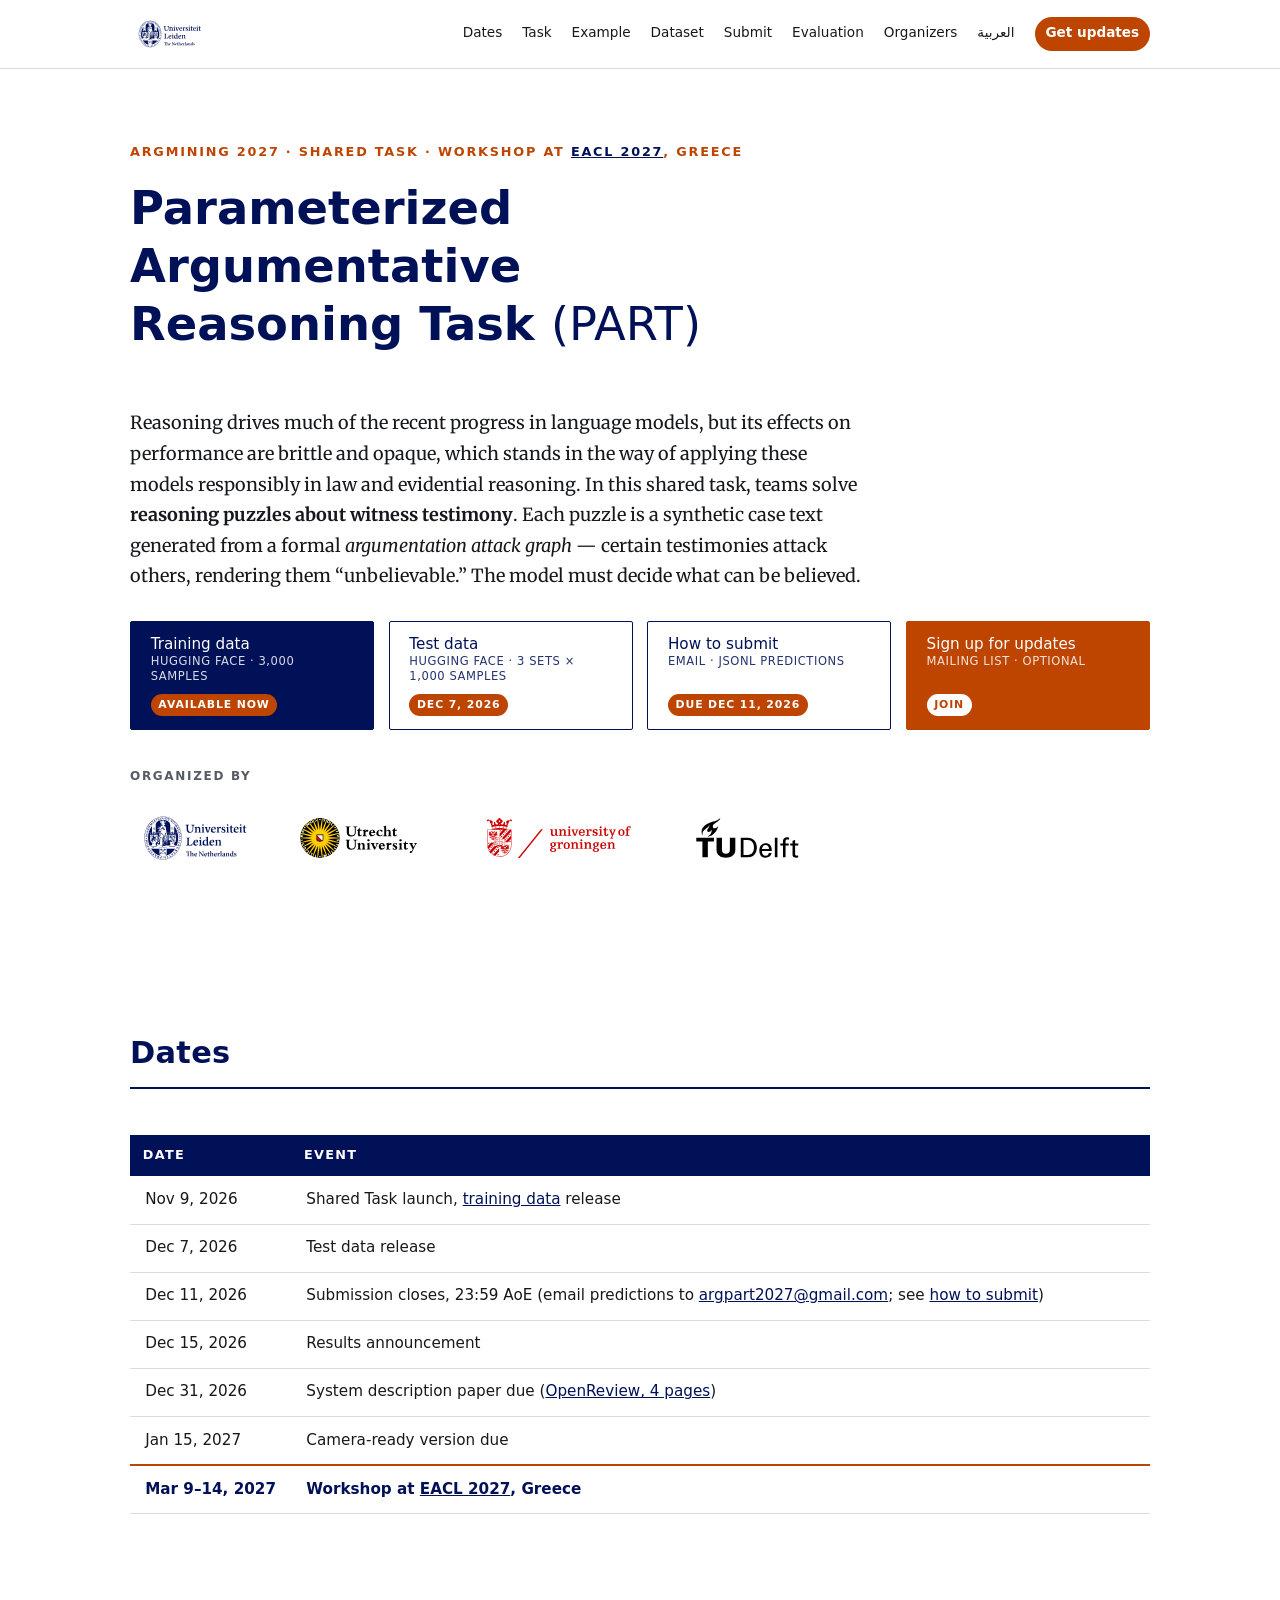
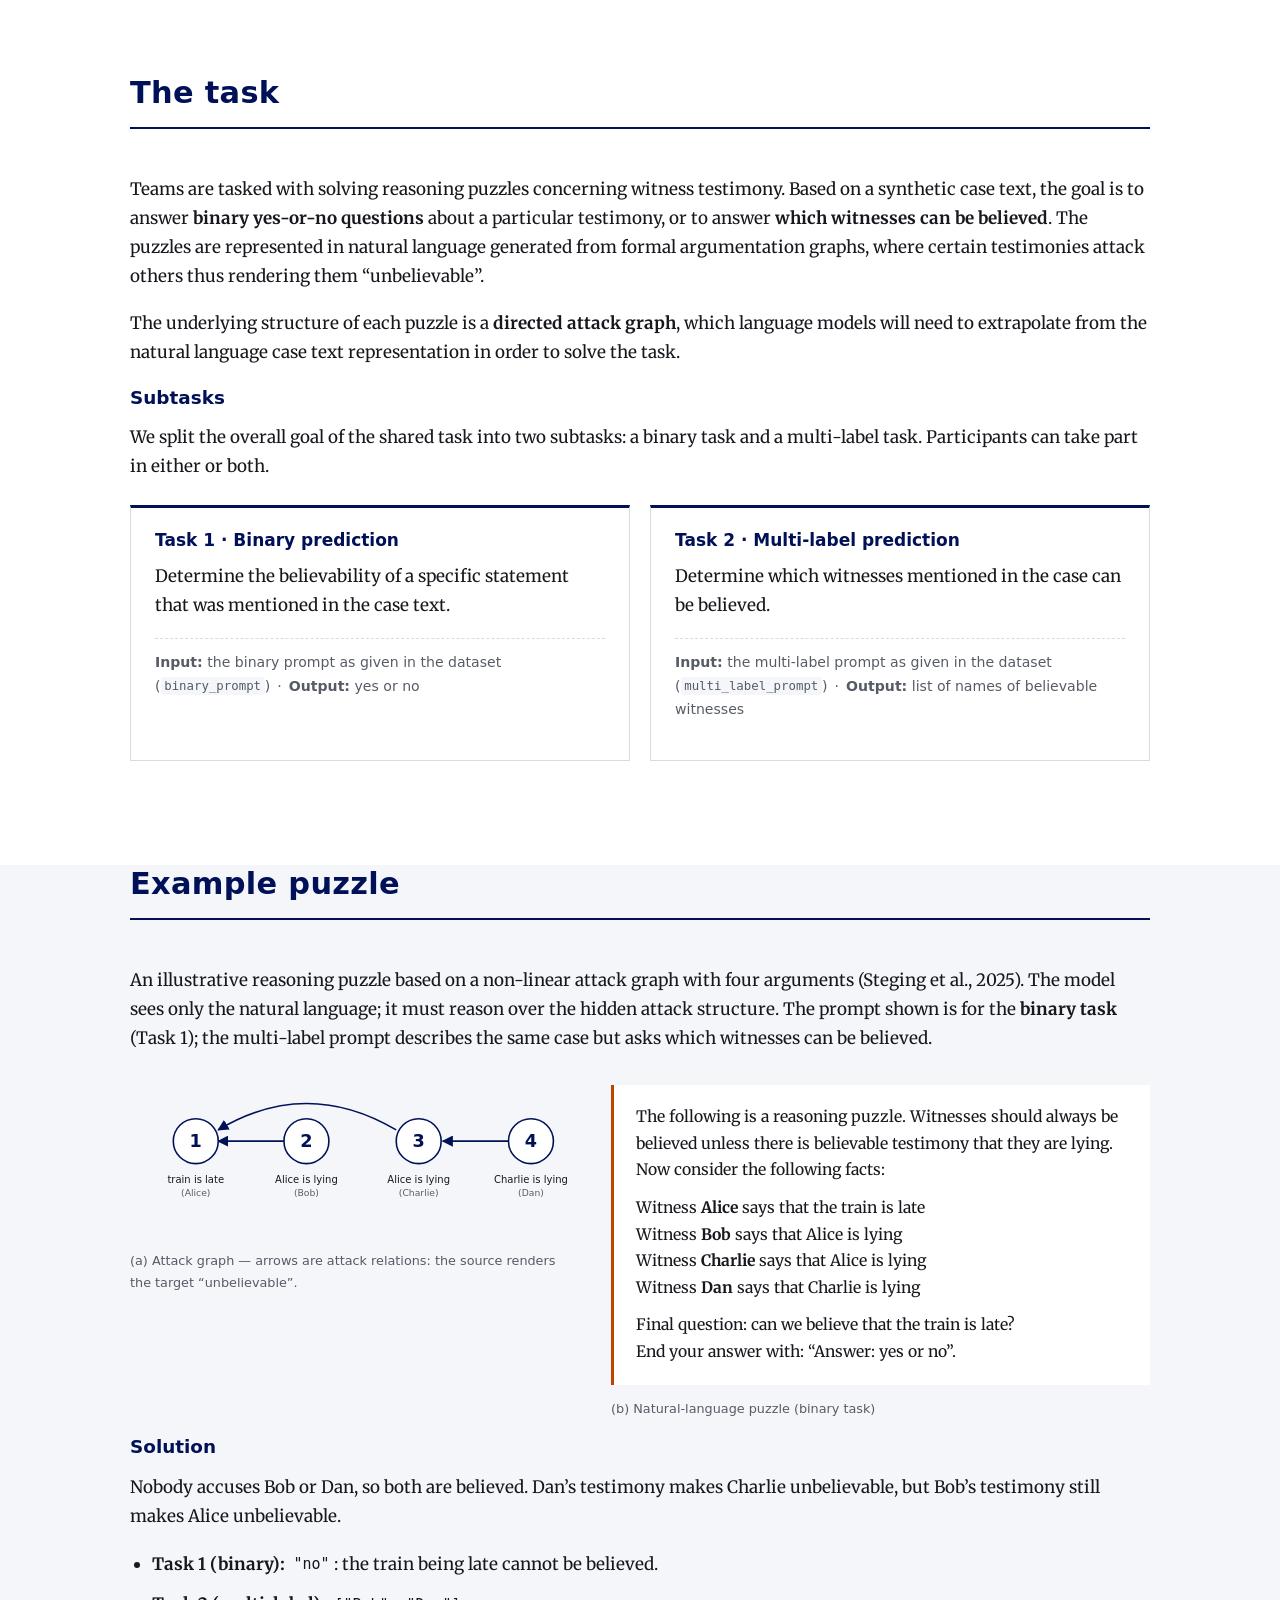
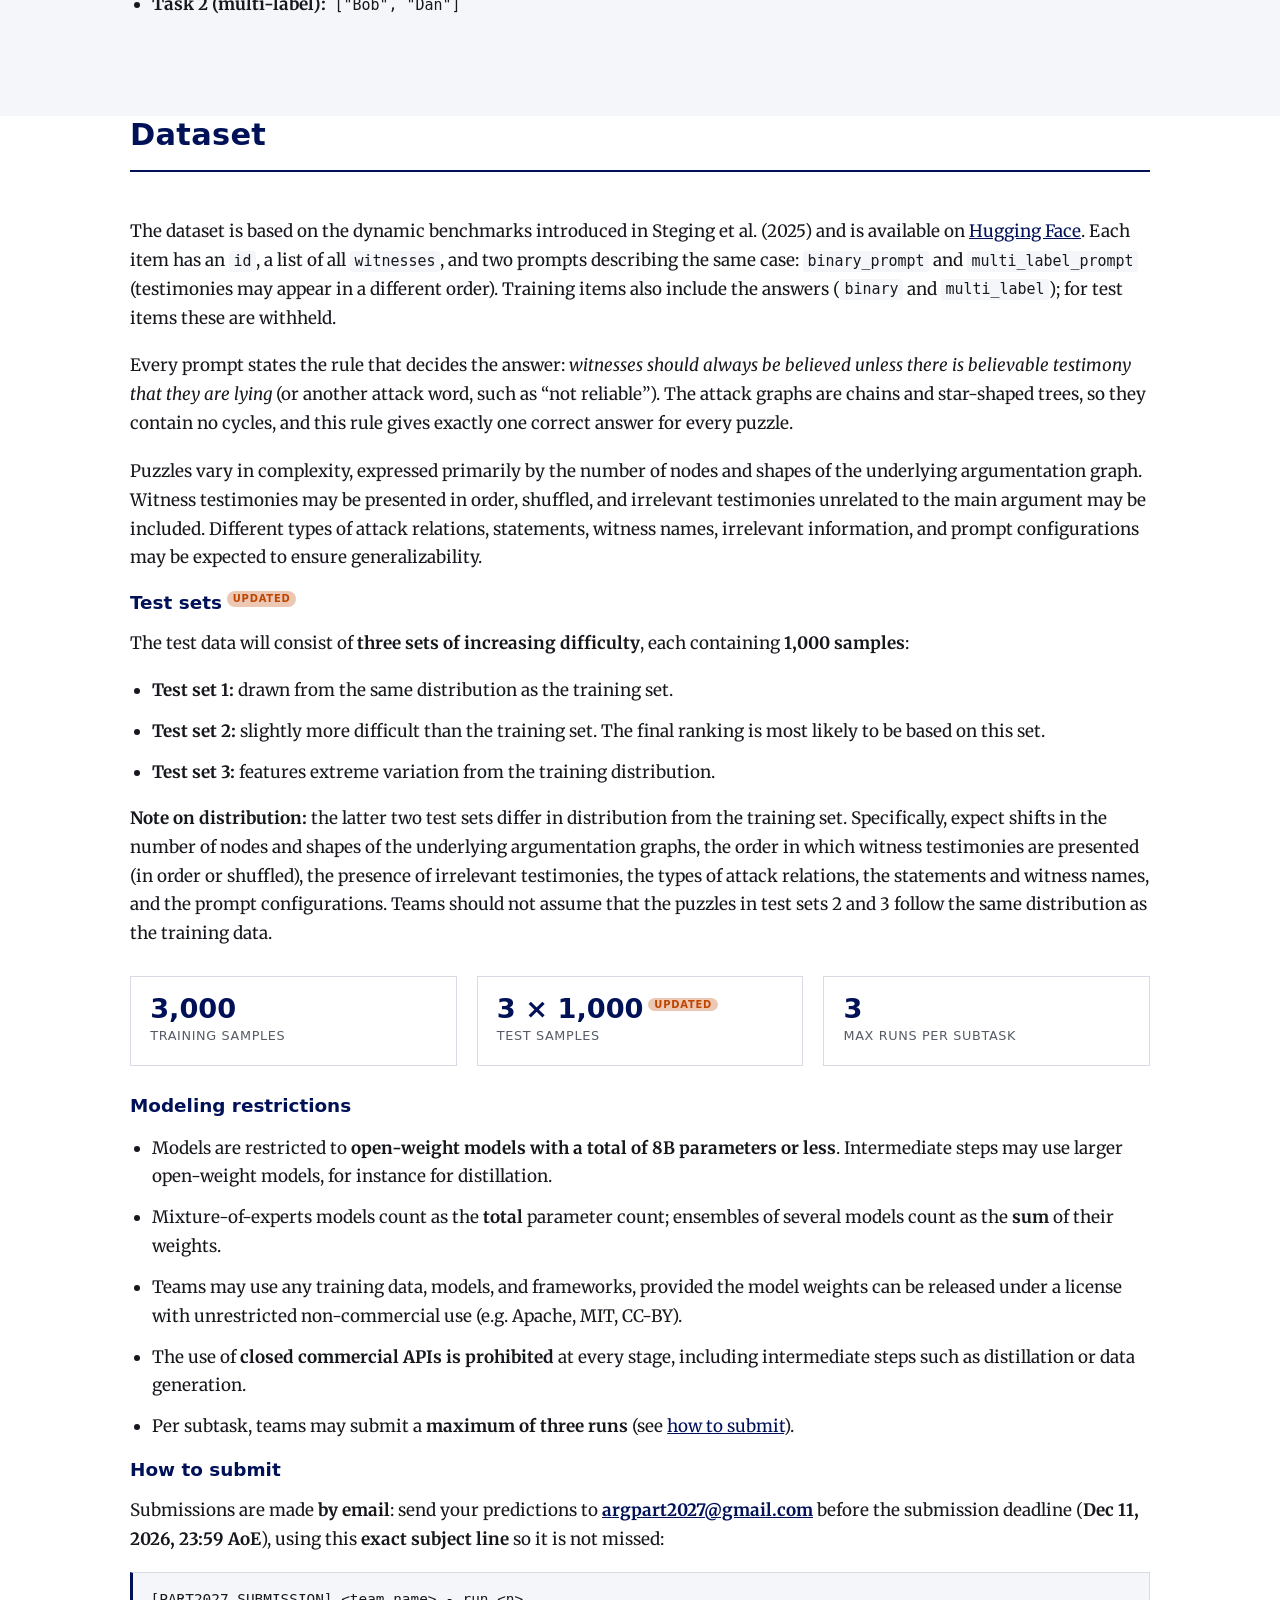
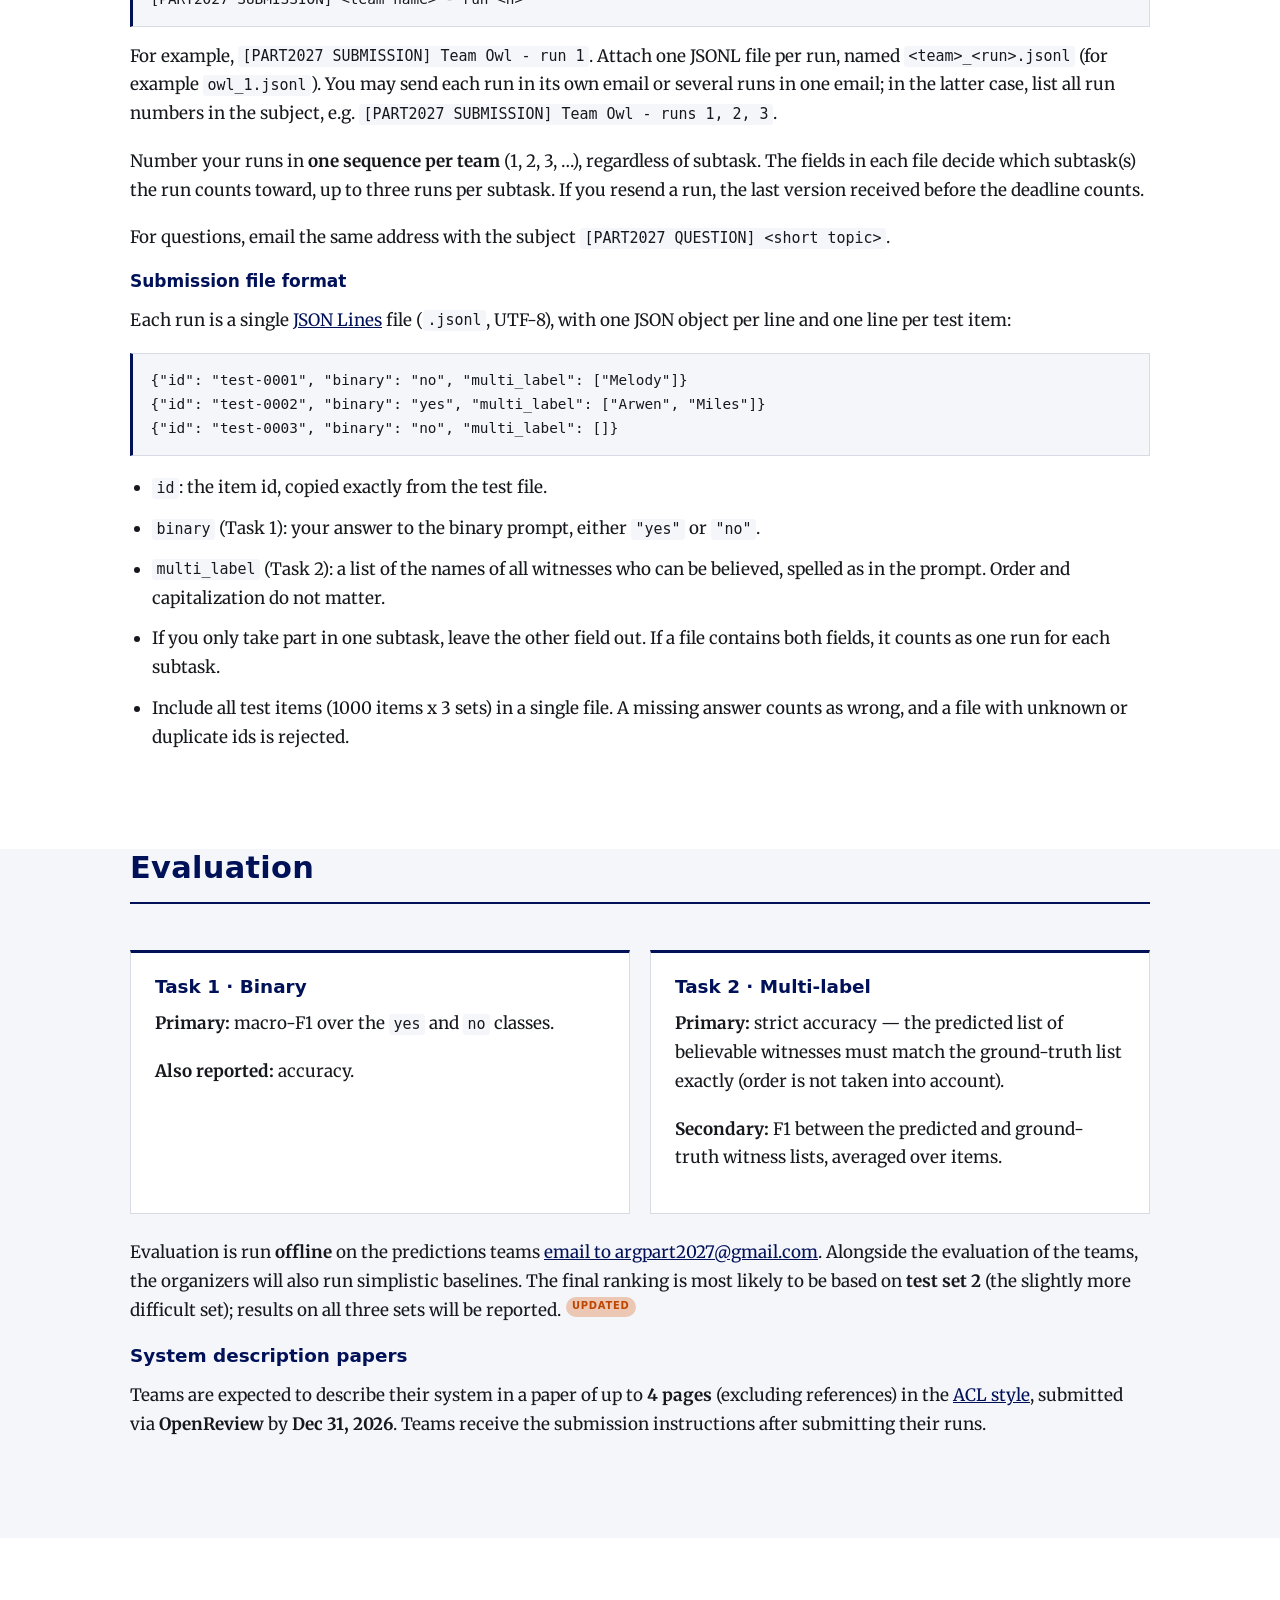
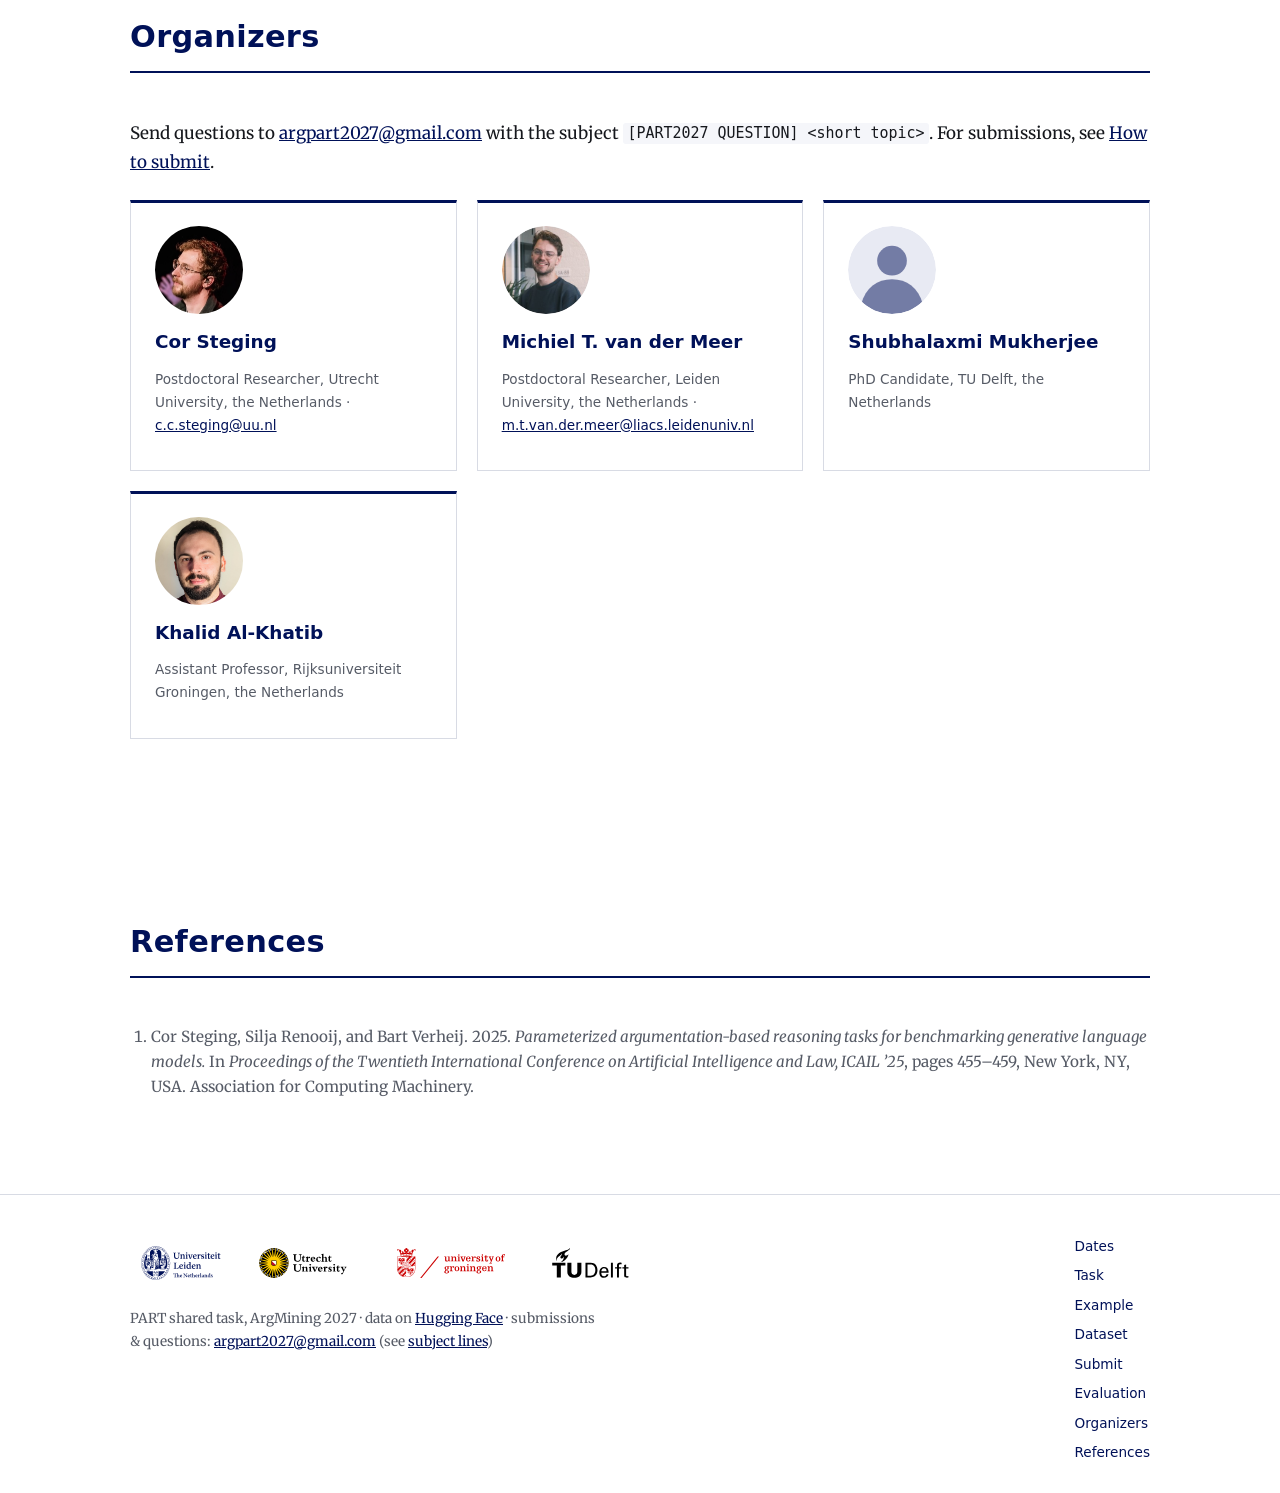
==== commit 4e2396ac: "add signup sheet" ====
--- a/index.html
+++ b/index.html
@@ -68,6 +68,7 @@
       <a href="#evaluation">Evaluation</a>
       <a href="#organizers">Organizers</a>
       <a href="ar/" lang="ar" dir="rtl">العربية</a>
+      <a class="nav-signup" href="https://forms.gle/4nyxSPTUZDCkgYtt7" target="_blank" rel="noopener">Get updates</a>
     </nav>
   </div>
 </header>
@@ -97,6 +98,10 @@
         <a class="btn btn-outline" href="#submission">
           <span class="btn-label">How to submit <small>Email &middot; JSONL predictions</small></span>
           <span class="btn-badge">Due Dec 11, 2026</span>
+        </a>
+        <a class="btn btn-signup" href="https://forms.gle/4nyxSPTUZDCkgYtt7" target="_blank" rel="noopener">
+          <span class="btn-label">Sign up for updates <small>Mailing list &middot; optional</small></span>
+          <span class="btn-badge">Join</span>
         </a>
       </div>
       <div class="univ">
--- a/css/styles.css
+++ b/css/styles.css
@@ -192,6 +192,16 @@
   transition: background-color 0.15s ease, color 0.15s ease, border-color 0.15s ease;
 }
 
+/* Hero buttons: one row of equal-width buttons, badge under the label */
+.cta-row .btn {
+  flex: 1 1 0;
+  min-width: 0;
+  flex-direction: column;
+  align-items: flex-start;
+  justify-content: space-between;
+  gap: 0.6rem;
+}
+
 .btn-label { display: flex; flex-direction: column; }
 .btn-label small {
   font-size: 0.72rem;
@@ -206,6 +216,20 @@
 
 .btn-outline { background: #fff; color: var(--blue); }
 .btn-outline:hover { background: var(--blue); color: #fff; }
+
+.btn-signup { background: var(--orange); border-color: var(--orange); color: #fff; }
+.btn-signup:hover { background: #993700; border-color: #993700; color: #fff; }
+.btn-signup .btn-badge { background: #fff; color: var(--orange); }
+
+.site-nav a.nav-signup {
+  color: #fff;
+  background: var(--orange);
+  padding: 0.35em 0.8em;
+  border-radius: 999px;
+  border-bottom: 0;
+  font-weight: 700;
+}
+.site-nav a.nav-signup:hover { background: #993700; color: #fff; }
 
 .btn-badge {
   font-size: 0.68rem;
@@ -576,7 +600,7 @@
 
   .example { grid-template-columns: 1fr; }
 
-  .cta-row .btn { width: 100%; justify-content: center; }
+  .cta-row .btn { flex-basis: 100%; }
 }
 
 /* ---------- print ---------- */
